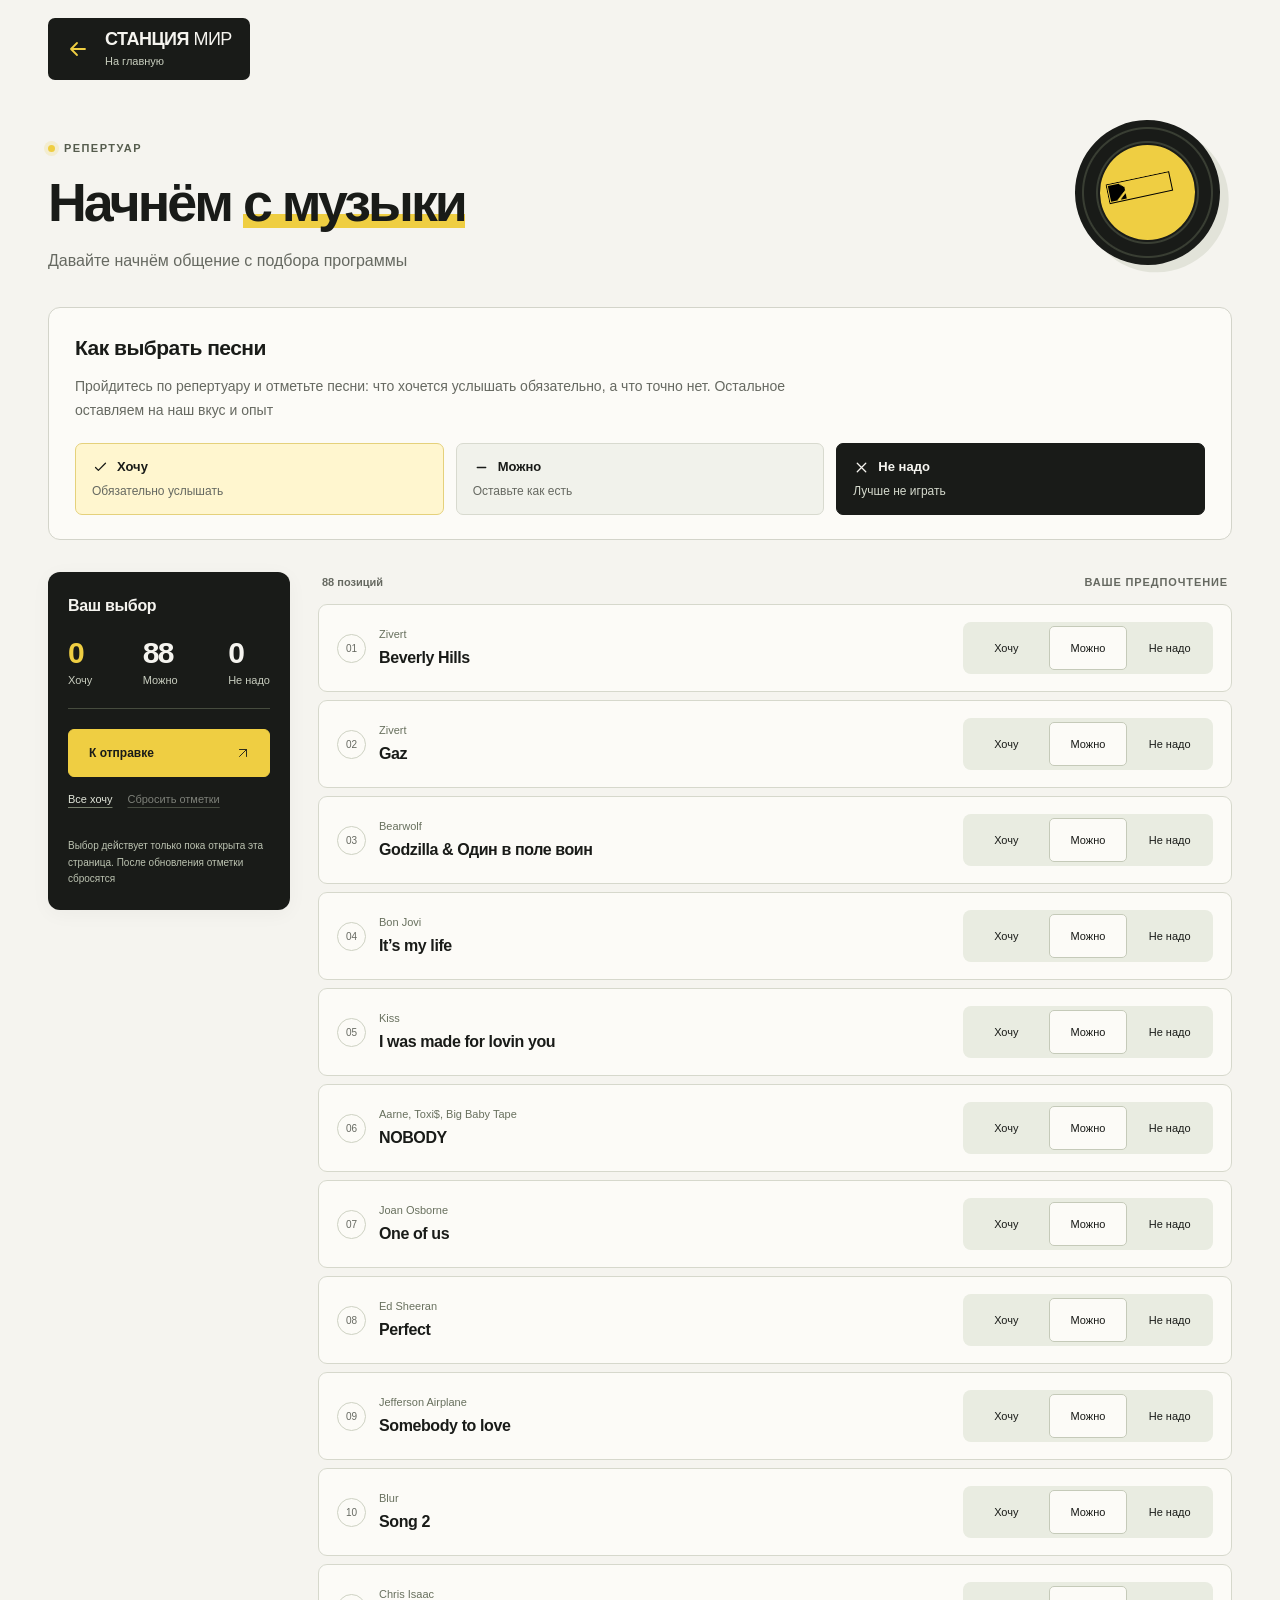
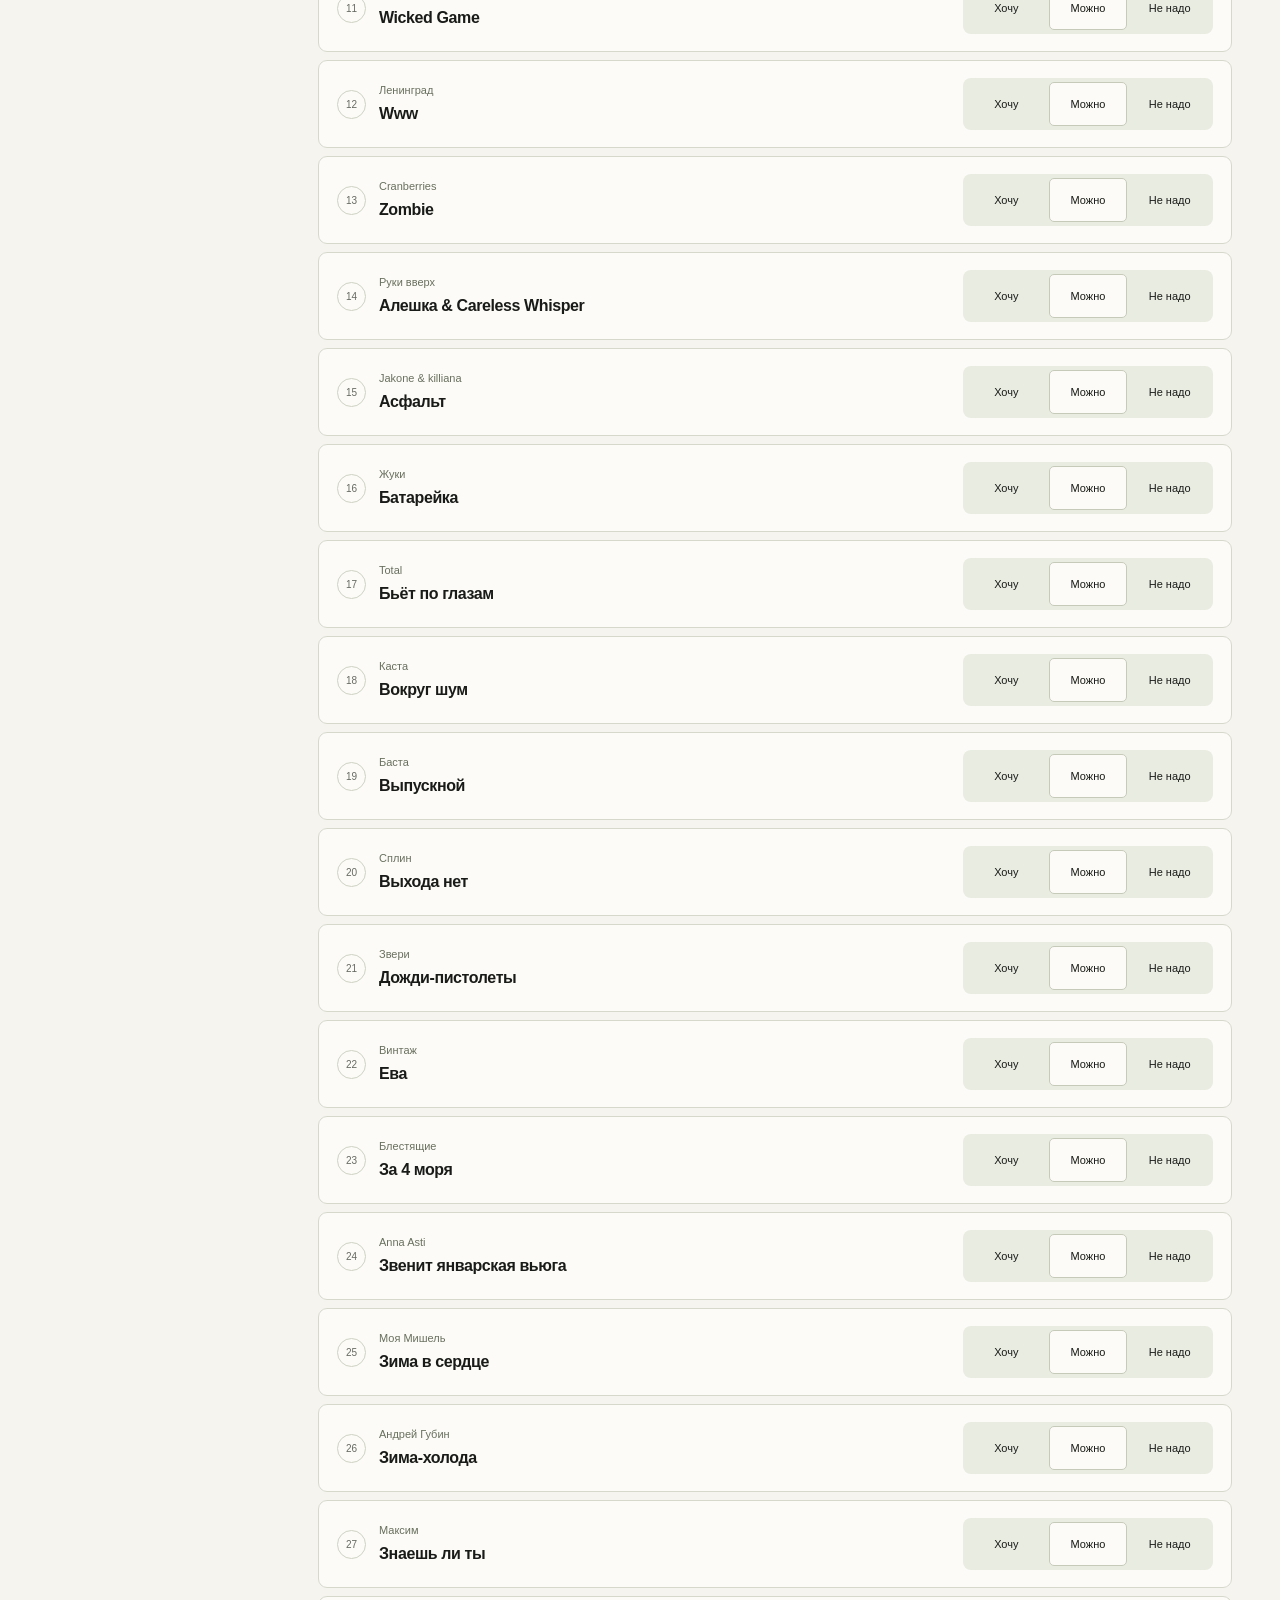
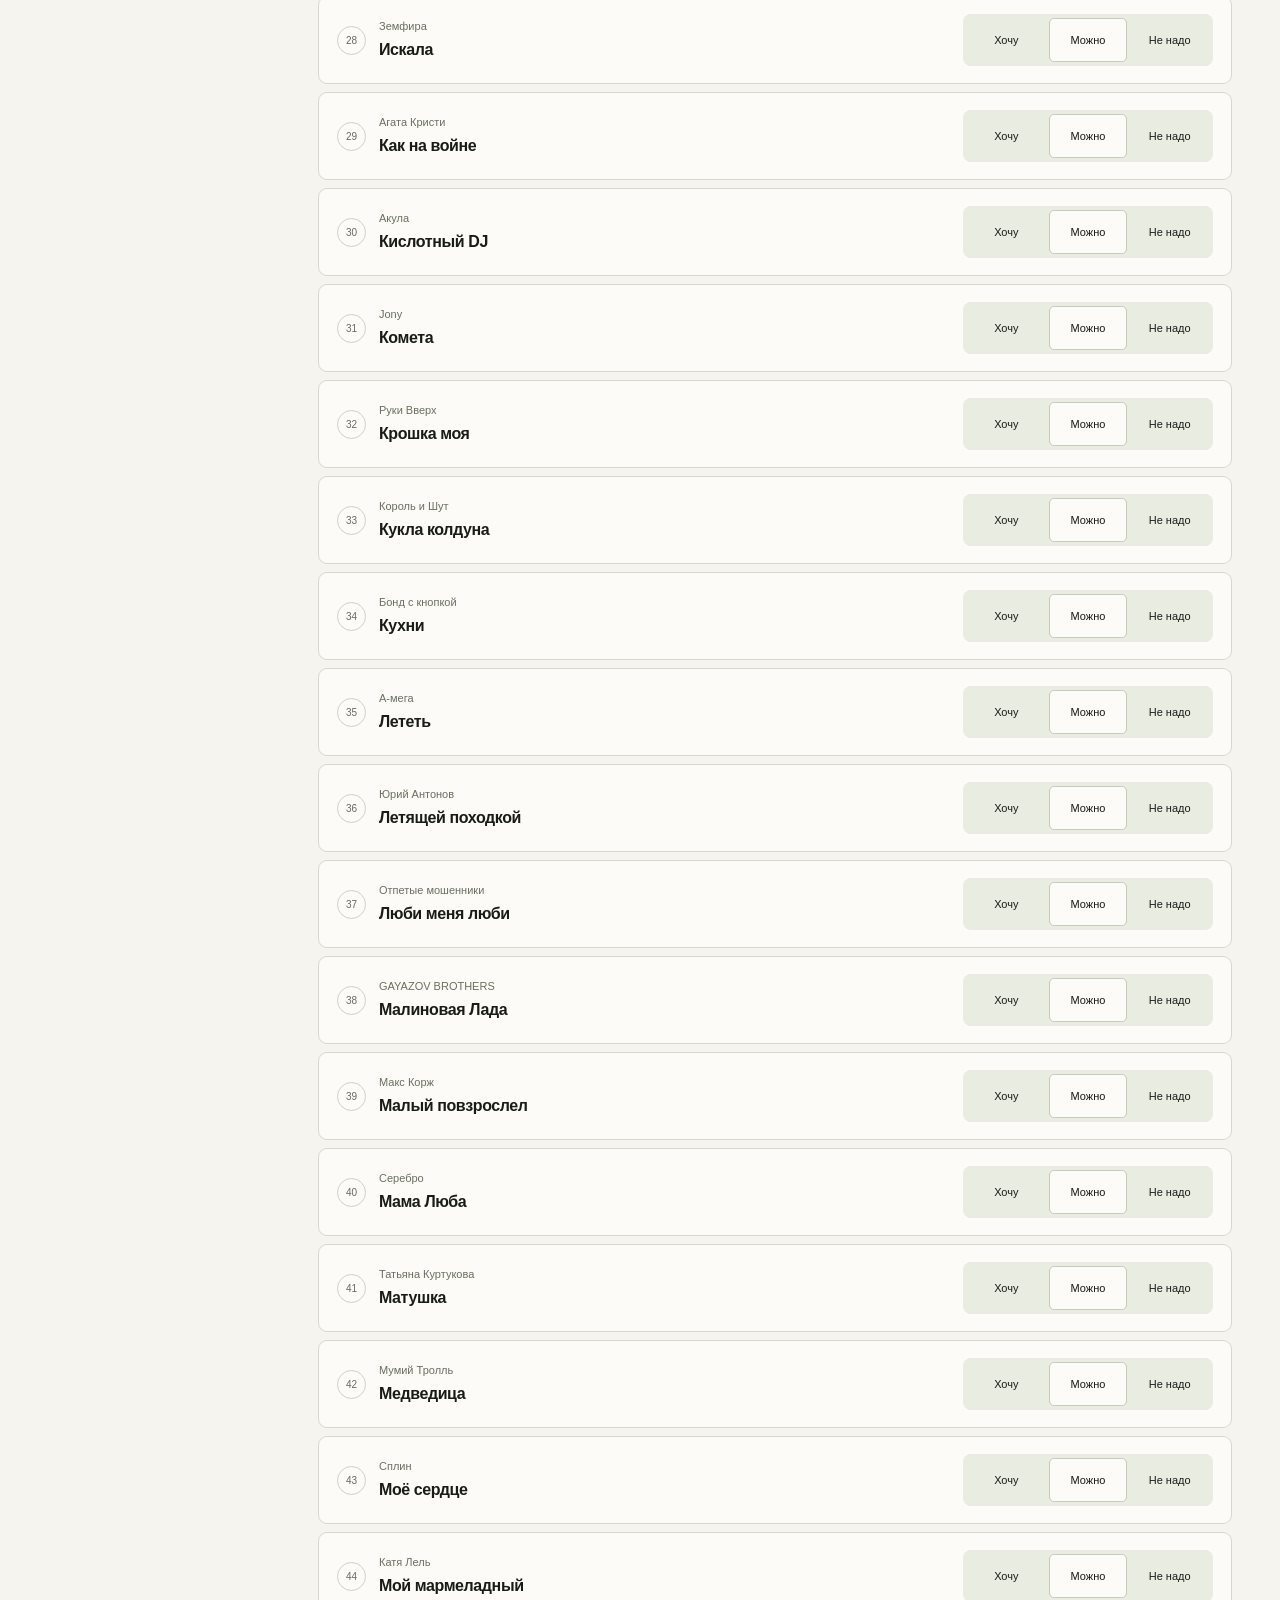
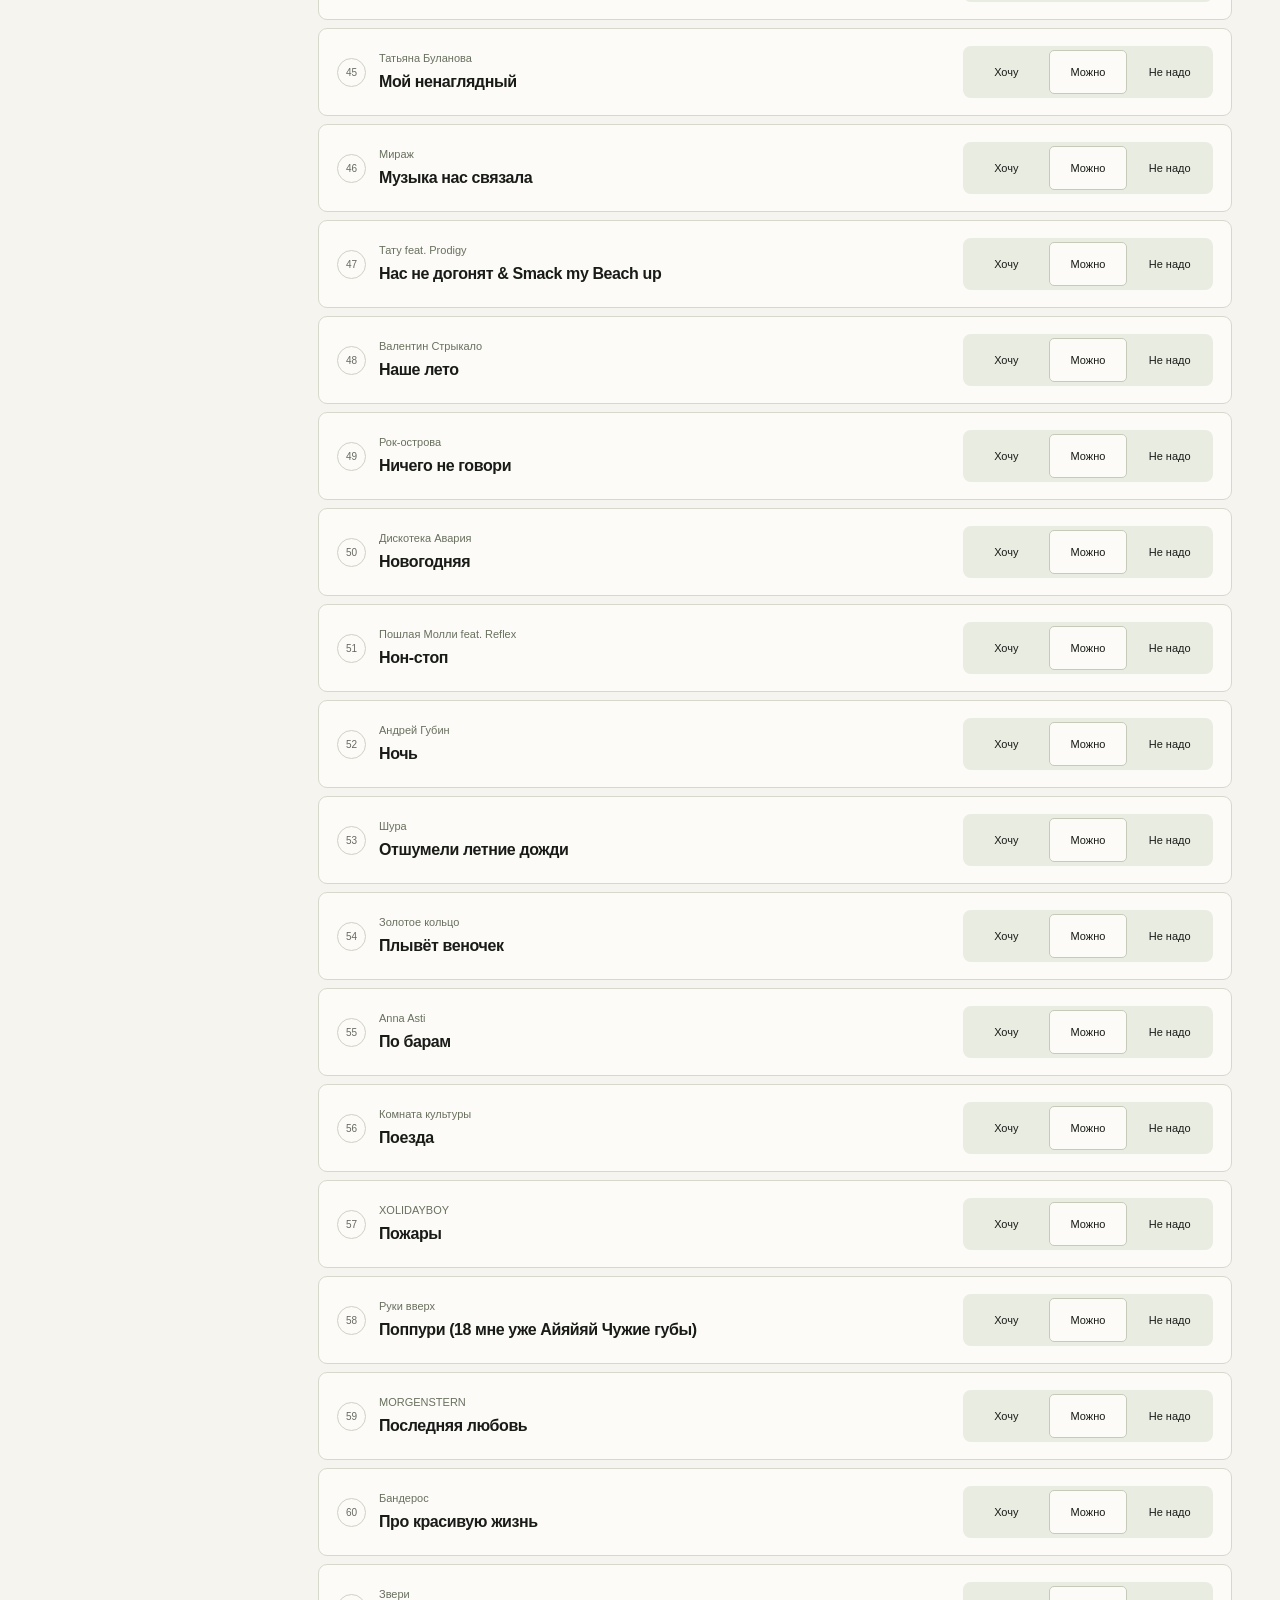
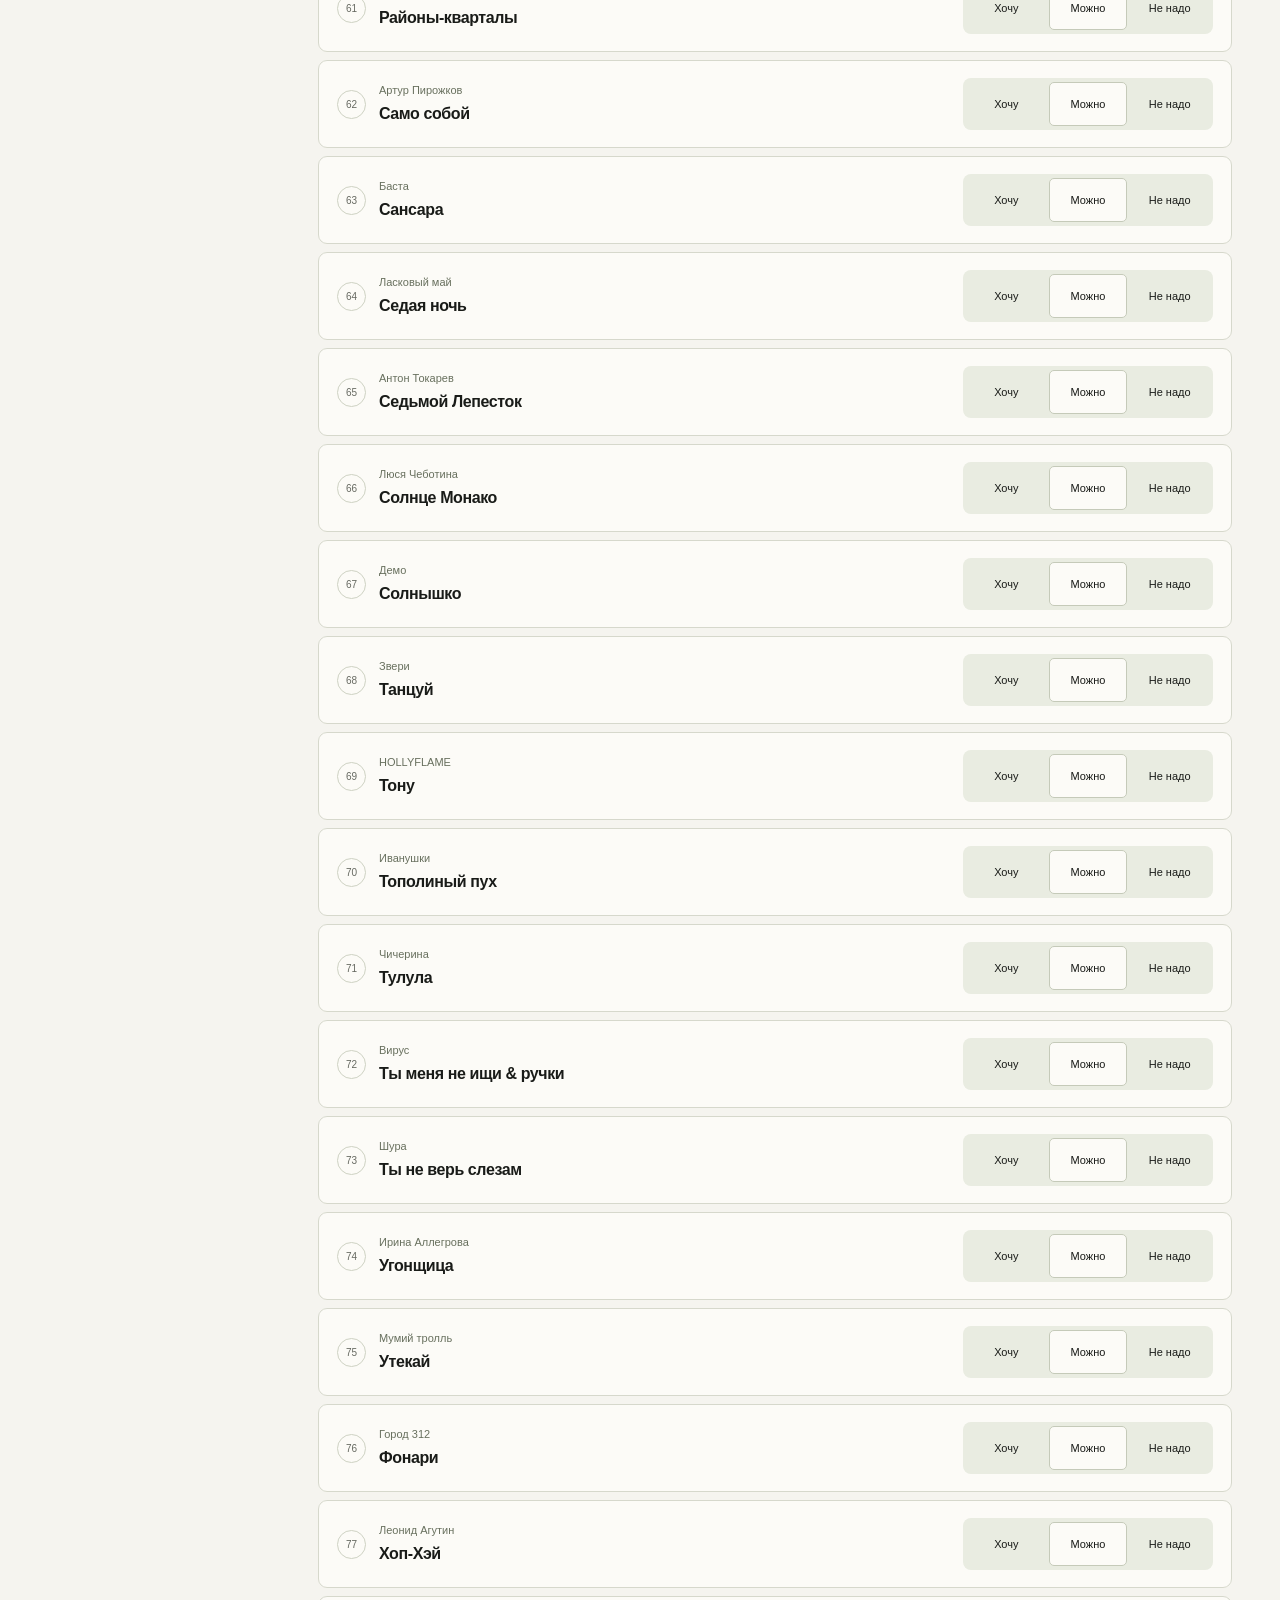
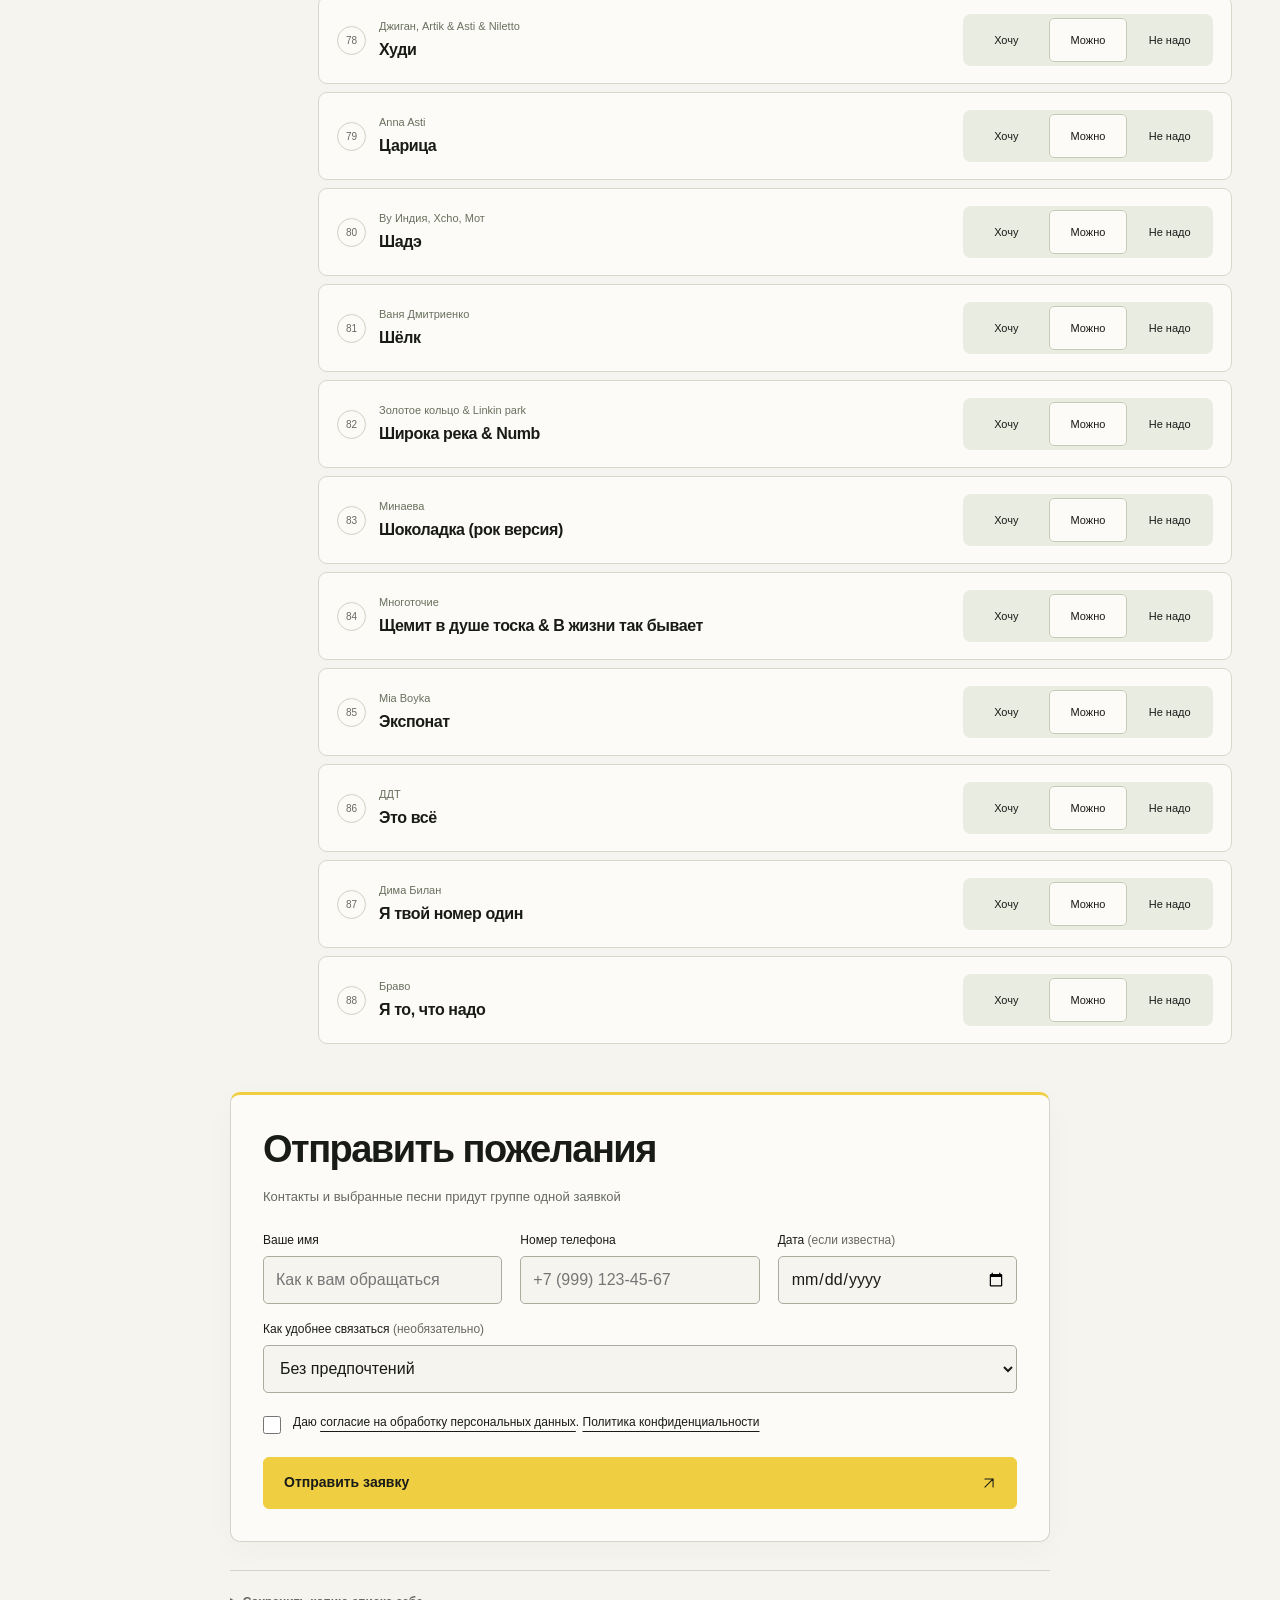
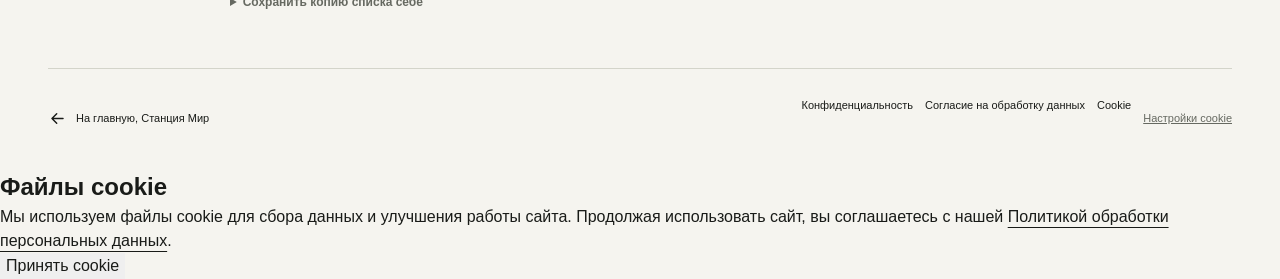
==== repertoire/index.html @ 91e4c365 "Publish current Station Mir static website at repository root" ====
<!doctype html>
<html lang="ru">
<head>
  <meta charset="utf-8">
  <meta name="viewport" content="width=device-width, initial-scale=1">
  <meta name="theme-color" content="#f5f4ef">
  <meta name="robots" content="noindex, nofollow">
  <meta name="description" content="Репертуар кавер-группы «Станция Мир». Выберите песни и отправьте пожелания вместе с контактами группе.">
  <title>Выбор песен | Станция Мир</title>
  <link rel="stylesheet" href="./repertoire.css?v=20260929-copy-form-20260929-yellow-records">
  <link rel="stylesheet" href="/demo-version/shared/privacy.css">
  <script type="module" src="./boot.mjs?v=20260929-copy-form"></script>
</head>
<body>
  <a class="skip-link" href="#main">К выбору песен</a>
  <header class="page-header wrap">
    <a class="wordmark home-return" href="/demo-version/" aria-label="На главную, Станция Мир"><svg class="ui-icon return-arrow" width="24" height="24" viewBox="0 0 24 24" aria-hidden="true" focusable="false"><path d="M19 12H5m6-6-6 6 6 6" fill="none" stroke="currentColor" stroke-width="1.8" stroke-linecap="round" stroke-linejoin="round"/demo-version/></svg><span class="home-return-copy"><span class="home-return-title">СТАНЦИЯ <b>МИР</b></span><span class="home-return-label">На главную</span></span></a>
  </header>

  <main id="main" class="wrap">
    <section class="intro" aria-labelledby="page-title"><p class="eyebrow">РЕПЕРТУАР</p><h1 id="page-title">Начнём <span class="heading-accent">с музыки</span></h1><p class="repertoire-intro">Давайте начнём общение с подбора программы</p><div class="repertoire-disc" aria-hidden="true"><span><img src="/demo-version/assets/logo-full-white.webp" width="680" height="280" alt="" decoding="async"></span></div></section>
<form id="request-form" data-repertoire="true" method="post" action="/demo-version/api/requests"><fieldset id="request-fields" disabled><legend class="sr-only">Контакты и пожелания к программе</legend>
<div class="selection-guide"><h2>Как выбрать песни</h2><p>Пройдитесь по репертуару и отметьте песни: что хочется услышать обязательно, а что точно нет. Остальное оставляем на наш вкус и опыт</p><div class="guide-options"><p><strong><svg class="guide-icon" width="20" height="20" viewBox="0 0 24 24" fill="none" stroke="currentColor" stroke-width="1.8" stroke-linecap="round" stroke-linejoin="round" aria-hidden="true"><path d="M5 12l4 4L19 6"/demo-version/></svg>Хочу</strong>Обязательно услышать</p><p><strong><svg class="guide-icon" width="20" height="20" viewBox="0 0 24 24" fill="none" stroke="currentColor" stroke-width="1.8" stroke-linecap="round" stroke-linejoin="round" aria-hidden="true"><path d="M6 12h12"/demo-version/></svg>Можно</strong>Оставьте как есть</p><p><strong><svg class="guide-icon" width="20" height="20" viewBox="0 0 24 24" fill="none" stroke="currentColor" stroke-width="1.8" stroke-linecap="round" stroke-linejoin="round" aria-hidden="true"><path d="m6 6 12 12M6 18 18 6"/demo-version/></svg>Не надо</strong>Лучше не играть</p></div></div>
    <noscript><div class="notice">Для выбора песен нужен JavaScript. Вы можете <a href="/demo-version/#contact">оставить заявку на главной странице</a></div></noscript>
    <div id="load-error" class="notice" hidden>Не удалось открыть список песен. Обновите страницу или <a href="/demo-version/#contact">перейдите к заявке</a></div>

    <section class="selection-layout" aria-labelledby="selection-title">
      <aside class="selection-summary">
        <h2 id="selection-title">Ваш выбор</h2>
        <dl class="counters" aria-label="Отметки по всему репертуару">
          <div><dt>Хочу</dt><dd id="count-want">0</dd></div>
          <div><dt>Можно</dt><dd id="count-maybe">88</dd></div>
          <div><dt>Не надо</dt><dd id="count-skip">0</dd></div>
        </dl>

        <a class="button button-yellow" href="#send-selection">К отправке <svg class="ui-icon" width="24" height="24" viewBox="0 0 24 24" aria-hidden="true" focusable="false"><path d="M5 19 19 5M5 5h14v14" fill="none" stroke="currentColor" stroke-width="1.8" stroke-linecap="round" stroke-linejoin="round"/demo-version/></svg></a>
        <div class="selection-actions"><button class="text-button" id="want-all-open" type="button" disabled>Все хочу</button>
        <button class="text-button" id="reset-open" type="button" disabled>Сбросить отметки</button></div>
        <p class="storage-note" id="storage-status">Выбор действует только на открытой странице. После обновления отметки сбросятся</p>
      </aside>

      <div class="catalog">
        <div class="list-heading"><p id="results-count" role="status">Загружаем репертуар…</p><span class="desktop-label">ВАШЕ ПРЕДПОЧТЕНИЕ</span></div>
        <ol id="song-list" class="song-list" aria-label="Песни и музыкальные предпочтения"></ol>

      </div>
    </section>

    <section id="send-selection" class="send-selection" aria-labelledby="send-title"><div><h2 id="send-title">Отправить пожелания</h2><p>Контакты и выбранные песни придут группе одной заявкой</p></div><div class="send-controls"><div class="repertoire-contact-fields"><div class="request-identity"><label>Ваше имя<input name="name" autocomplete="given-name" maxlength="100" placeholder="Как к вам обращаться" required></label><label>Номер телефона<input id="request-contact" name="contact" type="tel" autocomplete="tel" inputmode="tel" maxlength="18" placeholder="+7 (999) 123-45-67" required></label><label>Дата <span>(если известна)</span><input name="date" type="date"></label></div><label class="preferred-channel-label">Как удобнее связаться <span>(необязательно)</span><select id="preferred-channel" name="preferredChannel"><option value="">Без предпочтений</option><option value="phone">Позвонить</option><option value="whatsapp">WhatsApp</option><option value="telegram">Telegram</option><option value="max">MAX</option></select></label></div><label class="check-label consent-check"><input type="checkbox" name="personalData" required><span>Даю <a href="/demo-version/legal/consent.html" target="_blank" rel="noopener">согласие на обработку персональных данных</a>. <a href="/demo-version/legal/privacy.html" target="_blank" rel="noopener">Политика конфиденциальности</a></span></label><div class="form-trap" aria-hidden="true"><label>Ваш сайт<input name="website" autocomplete="off" tabindex="-1"></label></div><button id="request-submit" class="button button-yellow" type="submit">Отправить заявку <svg class="ui-icon" width="24" height="24" viewBox="0 0 24 24" aria-hidden="true" focusable="false"><path d="M5 19 19 5M5 5h14v14" fill="none" stroke="currentColor" stroke-width="1.8" stroke-linecap="round" stroke-linejoin="round"/demo-version/></svg></button></div></section>
</fieldset><p id="request-status" class="form-status" role="status" aria-live="polite">Проверяем доступность отправки…</p><div id="request-retry" hidden><button class="text-link" type="button" id="retry-request">Повторить отправку</button></div><p id="request-service-note" class="form-note"></p><noscript><p>Для отправки нужен JavaScript. <a href="https://t.me/station_coverband">Написать группе</a></p></noscript></form><details class="export-details"><summary>Сохранить копию списка себе</summary><div class="share-controls"><div class="export-buttons"><button class="button button-outline" id="download-list" type="button" disabled>Скачать TXT</button><button class="button button-outline" id="copy-list" type="button" disabled>Скопировать текст</button></div><p id="export-status" class="export-status" role="status" aria-live="polite"></p><details id="text-preview"><summary>Показать текст списка</summary><label class="sr-only" for="export-preview">Ваш список песен</label><textarea id="export-preview" rows="10" readonly spellcheck="false"></textarea></details></div></details>
  </main>

  <footer class="page-footer wrap"><a class="footer-home-return" href="/demo-version/"><svg class="ui-icon return-arrow" width="24" height="24" viewBox="0 0 24 24" aria-hidden="true" focusable="false"><path d="M19 12H5m6-6-6 6 6 6" fill="none" stroke="currentColor" stroke-width="1.8" stroke-linecap="round" stroke-linejoin="round"/demo-version/></svg>На главную, Станция Мир</a><nav aria-label="Документы и настройки"><a href="/demo-version/legal/privacy.html">Конфиденциальность</a><a href="/demo-version/legal/consent.html">Согласие на обработку данных</a><a href="/demo-version/legal/cookies.html">Cookie</a><button type="button" data-cookie-settings>Настройки cookie</button></nav></footer>

  <dialog id="reset-dialog" aria-labelledby="reset-title" aria-describedby="reset-description">
    <h2 id="reset-title">Сбросить все отметки?</h2><p id="reset-description">Все 88 позиций снова станут «Можно»</p>
    <form method="dialog" class="dialog-actions"><button class="button button-outline" value="cancel" autofocus>Оставить выбор</button><button class="button button-yellow" value="reset">Сбросить</button></form>
  </dialog>
  <dialog id="want-all-dialog" aria-labelledby="want-all-title" aria-describedby="want-all-description">
    <h2 id="want-all-title">Отметить всё как «Хочу»?</h2><p id="want-all-description">Все 88 позиций получат «Хочу». Потом любую отметку можно поменять</p>
    <form method="dialog" class="dialog-actions"><button class="button button-outline" value="cancel" autofocus>Оставить как есть</button><button class="button button-yellow" value="want-all">Да, все хочу</button></form>
  </dialog>
</body>
</html>
---- repertoire/repertoire.css ----
@charset "UTF-8";
@font-face{font-family:Manrope;src:url('/demo-version/assets/manrope-regular.ttf') format('truetype');font-weight:400;font-display:swap}@font-face{font-family:Manrope;src:url('/demo-version/assets/manrope-bold.ttf') format('truetype');font-weight:600 900;font-display:swap}
:root{color-scheme:light;--paper:#f5f4ef;--ink:#191b18;--muted:#666961;--line:#d3d4ca;--yellow:#efce42;--font:Manrope,Arial,Helvetica,system-ui,sans-serif}
*{box-sizing:border-box}html{scroll-behavior:smooth;scroll-padding-top:24px}body{margin:0;background:var(--paper);color:var(--ink);font-family:var(--font);font-size:16px;line-height:1.5}button,input,textarea{font:inherit;color:inherit}button,a,input,textarea,summary{-webkit-tap-highlight-color:transparent}button,a,summary{touch-action:manipulation}a{color:inherit;text-underline-offset:5px}button{cursor:pointer}button:disabled,input:disabled{cursor:wait;opacity:.5}button:disabled{pointer-events:none}a:focus-visible,button:focus-visible,summary:focus-visible,textarea:focus-visible,input:focus-visible{outline:2px solid var(--ink);outline-offset:4px}button{border:0}img,svg{max-width:100%}p,h1,h2,h3,dl,dd{margin:0}fieldset{padding:0;border:0;margin:0;min-width:0}[hidden]{display:none!important}.wrap{width:min(1320px,calc(100% - 96px));margin-inline:auto}.sr-only{position:absolute;width:1px;height:1px;padding:0;margin:-1px;overflow:hidden;clip:rect(0,0,0,0);white-space:nowrap;border:0}.skip-link{position:fixed;z-index:20;top:10px;left:10px;transform:translateY(-160%);padding:12px 20px;background:var(--yellow)}.skip-link:focus{transform:none}
.page-header{min-height:98px;display:flex;align-items:center;justify-content:space-between;gap:24px;border-bottom:1px solid var(--line)}.wordmark{font-weight:800;letter-spacing:-1.2px;font-size:22px;text-decoration:none;display:flex;align-items:center;gap:5px;white-space:nowrap}.wordmark>span:not(.brand-dot){font-weight:400}.brand-dot{width:10px;height:10px;background:var(--yellow);border-radius:50%;margin-left:4px;flex:none}.back-link{font-size:13px;text-decoration:none;display:flex;gap:18px;align-items:center;min-height:44px}.back-link span{font-size:20px}.back-link:hover{text-decoration:underline}.intro{padding:80px 0 70px}.eyebrow{font-size:11px;font-weight:700;letter-spacing:.13em;margin-bottom:24px}h1{font-size:clamp(48px,5.5vw,82px);font-weight:500;line-height:1.03;letter-spacing:-.055em}.intro-bottom{margin-top:35px;display:flex;justify-content:space-between;align-items:flex-end;gap:40px}.intro-bottom>p:first-child{font-size:18px;line-height:1.5;max-width:540px}.catalog-note{font-size:12px;color:var(--muted);flex:none;line-height:1.6}.catalog-note strong{color:var(--ink);font-weight:700}
.selection-layout{display:grid;grid-template-columns:252px minmax(0,1fr);gap:64px;border-top:1px solid var(--ink);padding-top:34px}.selection-summary{align-self:start;position:sticky;top:28px}.selection-summary h2{font-size:18px;font-weight:500;margin-bottom:25px}.counters{display:flex;justify-content:space-between;gap:12px;margin-bottom:24px}.counters>div{display:flex;flex-direction:column-reverse;gap:3px}.counters dt{font-size:12px;color:var(--muted)}.counters dd{font-size:36px;letter-spacing:-1.5px;line-height:1.1}.legend{font-size:13px;line-height:1.6;color:var(--muted);margin-bottom:23px}.button{display:inline-flex;justify-content:center;align-items:center;gap:18px;min-height:48px;padding:12px 20px;font-size:13px;font-weight:600;text-decoration:none;border-radius:3px;border:1px solid transparent;transition:background .15s ease,border-color .15s ease}.button-yellow{background:var(--yellow);border-color:var(--yellow)}.button-yellow:hover{background:#e1bf2e;border-color:#e1bf2e}.button-outline{border-color:#a7aaa0;background:transparent}.button-outline:hover{background:#e9e9e1}.selection-summary>.button{width:100%;justify-content:space-between}.text-button{padding:12px 0;min-height:44px;background:transparent;text-decoration:underline;text-underline-offset:4px;font-size:12px}.text-button:hover{color:#65675d}.storage-note{font-size:11px;line-height:1.6;color:var(--muted);margin-top:17px}.storage-note.is-unavailable{color:#7a4017}
.catalog{min-width:0}.song-choices label{position:relative;cursor:pointer}.song-choices input{position:absolute;opacity:0;inset:0;width:100%;height:100%;margin:0;cursor:pointer}.song-choices input:focus-visible+span{outline:2px solid var(--ink);outline-offset:3px}.list-heading{display:flex;justify-content:space-between;gap:16px;padding-bottom:14px;font-size:11px;color:var(--muted);border-bottom:1px solid var(--line)}.desktop-label{letter-spacing:.08em}.song-list{list-style:none;padding:0;margin:0}.song-row{display:grid;grid-template-columns:minmax(0,1fr) 250px;gap:24px;align-items:center;padding:24px 0;border-bottom:1px solid var(--line)}.song-info{min-width:0}.song-info h3{font-size:16px;font-weight:500;line-height:1.45;overflow-wrap:anywhere}.song-number{font-size:10px;font-weight:400;color:var(--muted);display:block;margin-bottom:5px;font-variant-numeric:tabular-nums}.song-choices{display:grid;grid-template-columns:repeat(3,minmax(0,1fr));gap:4px}.song-choices span{display:flex;align-items:center;justify-content:center;min-height:44px;padding:8px 7px;font-size:11px;border:1px solid transparent;border-radius:3px;white-space:nowrap;background:#ecece5;transition:background .12s ease}.song-choices label:hover span{border-color:#a7aaa0}.song-choices input:checked+span{border-color:var(--ink);background:var(--paper)}.song-choices input[value="want"]:checked+span{background:var(--yellow);border-color:var(--yellow)}.song-choices input[value="skip"]:checked+span{background:var(--ink);border-color:var(--ink);color:var(--paper)}
.share-section{display:grid;grid-template-columns:minmax(0,1fr) minmax(0,1fr);gap:80px;padding:90px 0 60px;margin-top:80px;border-top:1px solid var(--ink);scroll-margin-top:24px}.share-section h2{font-size:clamp(38px,3.8vw,56px);font-weight:500;letter-spacing:-.05em;line-height:1.08}.share-heading>p:last-child{max-width:360px;font-size:15px;line-height:1.6;margin-top:24px}.share-controls{min-width:0}.share-controls>label{display:block;font-size:14px;margin-bottom:12px}.share-controls>label span{font-size:12px;color:var(--muted)}textarea{resize:vertical;width:100%;min-height:128px;max-height:500px;padding:14px 16px;background:transparent;border:1px solid #a7aaa0;border-radius:3px;font-size:16px;line-height:1.5}textarea::placeholder{color:#73766d;font-size:14px}.field-note{font-size:11px;color:var(--muted);line-height:1.6;margin:8px 0 22px}.export-buttons{display:flex;gap:10px;flex-wrap:wrap}.export-buttons>.button{flex:1;white-space:nowrap}.export-buttons .button span{font-size:10px;font-weight:500}.export-status{font-size:13px;margin-top:12px;min-height:20px}.contact-link{margin-top:26px;display:inline-flex;align-items:center;gap:18px;font-size:14px;min-height:44px;text-decoration-thickness:1px}.contact-link span{font-size:22px}details{margin-top:8px}summary{font-size:12px;min-height:40px;cursor:pointer;padding-block:10px}details textarea{margin-top:8px;font-size:12px;min-height:220px}.privacy-note{padding:22px 0 60px;color:var(--muted);font-size:11px;line-height:1.7;max-width:650px}.page-footer{border-top:1px solid var(--line);display:flex;justify-content:space-between;gap:24px;padding-block:28px;font-size:11px;color:var(--muted)}.page-footer a{text-decoration:none;color:var(--ink)}.notice{padding:20px;background:#eee5bd;margin-bottom:30px;font-size:14px}dialog{background:var(--paper);color:var(--ink);border:1px solid var(--line);border-radius:4px;padding:32px;width:min(480px,calc(100% - 32px));max-height:calc(100dvh - 48px)}dialog::backdrop{background:rgba(25,27,24,.5)}dialog h2{font-size:28px;letter-spacing:-.03em;font-weight:500}dialog p{margin-top:16px;font-size:14px;line-height:1.6}.dialog-actions{display:flex;flex-wrap:wrap;gap:10px;margin-top:26px}.dialog-actions .button{flex:1}
@media(min-width:1500px){.intro{padding-top:100px}}
@media(max-width:1100px){.wrap{width:calc(100% - 64px)}.selection-layout{grid-template-columns:215px minmax(0,1fr);gap:40px}.song-row{grid-template-columns:minmax(0,1fr) 218px;gap:18px}.song-choices span{padding-inline:4px}.share-section{gap:48px}.export-buttons{flex-direction:column}}
@media(max-width:820px){.wrap{width:calc(100% - 40px)}.page-header{min-height:80px}.intro{padding:54px 0 42px}.intro-bottom{align-items:flex-start;flex-direction:column;gap:20px}.intro-bottom>p:first-child{font-size:17px;max-width:540px}.catalog-note br{display:none}.catalog-note strong{margin-right:2px}.selection-layout{grid-template-columns:1fr;gap:34px;padding-top:25px}.selection-summary{position:static;display:grid;grid-template-columns:minmax(0,1fr) 220px;column-gap:36px;row-gap:0}.selection-summary h2{grid-column:1;margin-bottom:18px}.counters{grid-column:1;max-width:340px}.legend{grid-column:1;margin-bottom:0}.selection-summary>.button{grid-column:2;grid-row:1/3;align-self:start}.text-button{grid-column:2;grid-row:3;justify-self:start;align-self:start;padding-top:0}.storage-note{grid-column:1/-1;margin-top:18px;max-width:450px}.song-row{grid-template-columns:minmax(0,1fr) 250px}.share-section{grid-template-columns:1fr;gap:32px;margin-top:60px;padding:54px 0 32px}.share-heading>p:last-child{max-width:500px}.export-buttons{flex-direction:row}.privacy-note{padding-bottom:40px}.share-section h2 br{display:none}.share-section h2{max-width:520px}}
@media(max-width:540px){.page-header{gap:16px}.wordmark{font-size:18px;letter-spacing:-.7px;gap:4px}.brand-dot{width:8px;height:8px;margin-left:2px}.back-link{font-size:11px;gap:7px}.back-link span{font-size:17px}.intro{padding-top:40px}.eyebrow{font-size:10px;margin-bottom:20px}h1{font-size:clamp(39px,10.5vw,56px)}.intro-bottom{margin-top:26px}.intro-bottom>p:first-child{font-size:15px}.catalog-note{font-size:11px}.selection-summary{grid-template-columns:1fr;gap:0}.selection-summary h2{font-size:16px}.counters{max-width:none;margin-bottom:20px;grid-column:1}.counters dd{font-size:34px}.legend{font-size:12px;margin-bottom:18px}.selection-summary>.button{grid-column:1;grid-row:auto;width:100%;min-height:46px}.text-button{grid-column:1;grid-row:auto;justify-self:center;padding:12px 0}.storage-note{margin-top:4px;text-align:center;justify-self:center;max-width:260px}.desktop-label{display:none}.song-row{grid-template-columns:1fr;gap:16px;padding:21px 0}.song-info h3{font-size:16px;line-height:1.45}.song-number{margin-bottom:7px}.song-choices{gap:6px}.song-choices span{font-size:12px;min-height:44px}.list-heading{font-size:11px}.share-section{margin-top:45px;padding-top:40px;gap:26px}.share-section h2{font-size:40px;max-width:310px}.share-heading>p:last-child{font-size:14px;margin-top:20px}.export-buttons{flex-direction:column}.export-buttons>.button{justify-content:space-between}.export-buttons>.button:nth-child(2){justify-content:center}.page-footer{flex-direction:column;gap:7px;padding-block:22px}.contact-link{font-size:13px;margin-top:18px}.dialog-actions{flex-direction:column}dialog{padding:26px 20px}dialog h2{font-size:25px}}
@media(prefers-reduced-motion:reduce){html{scroll-behavior:auto}*,*::before,*::after{transition:none!important}}

.selection-actions{display:flex;gap:20px;flex-wrap:wrap;align-items:center}.selection-actions .text-button{justify-self:auto}.share-controls>h3{font-size:20px;font-weight:600;letter-spacing:-.03em}.share-controls>.field-note{font-size:13px;max-width:440px;margin-top:12px;margin-bottom:24px}.form-return{margin-top:26px}.page-footer nav{display:flex;flex-wrap:wrap;gap:12px 22px;justify-content:flex-end}.page-footer nav a:hover{text-decoration:underline}.page-footer button{padding:0;background:transparent;font:inherit;color:inherit;text-align:left}.page-footer button:hover{text-decoration:underline}.selection-summary .button{transition:background .18s,transform .18s}.selection-summary .button:hover{transform:translateY(-2px)}.song-choices span{transition:background .2s,border-color .2s,transform .2s}.song-choices input[value=want]:checked+span{animation:song-pop .25s ease-out}.brand-dot{box-shadow:0 0 0 5px #efce4222}.intro{animation:repertoire-enter .6s ease-out both}.selection-layout{animation:repertoire-enter .7s .08s ease-out both}@keyframes song-pop{50%{transform:scale(1.035)}}@keyframes repertoire-enter{from{opacity:0;transform:translateY(15px)}to{opacity:1;transform:none}}@media(max-width:820px){.selection-actions{grid-column:2;grid-row:3;gap:12px}.selection-actions .text-button{grid-column:auto;grid-row:auto}.page-footer nav{justify-content:flex-start}}@media(max-width:540px){.selection-actions{grid-column:1;grid-row:auto;justify-content:center}.selection-actions .text-button{padding-block:12px}.page-footer nav{gap:8px 16px}.page-footer nav a,.page-footer nav button{min-height:30px;display:inline-flex;align-items:center}.form-return{width:100%}}@media(prefers-reduced-motion:reduce){.intro,.selection-layout,.song-choices input[value=want]:checked+span{animation:none}.selection-summary .button:hover{transform:none}}


/* Standalone enquiry: compact contacts, one list, one send action. */
.ui-icon{display:inline-block;width:1em;height:1em;flex:none;vertical-align:-.125em}
.intro{padding:40px 0 24px}.intro .eyebrow{margin-bottom:14px}h1{font-size:clamp(35px,4.2vw,60px)}.repertoire-intro{margin-top:16px;font-size:16px;color:var(--muted)}
.repertoire-contact-fields{padding:24px;background:#ebece3;border-radius:10px;margin-bottom:32px}.request-identity{display:grid;grid-template-columns:repeat(3,minmax(0,1fr));gap:18px}.repertoire-contact-fields label{font-size:12px;display:block;min-width:0}.repertoire-contact-fields label>span{color:var(--muted)}
.repertoire-contact-fields input,.repertoire-contact-fields select{font:inherit;font-size:16px;display:block;width:100%;min-width:0;max-width:100%;height:48px;padding:11px 12px;margin-top:7px;background:var(--paper);border:1px solid #a8ad9e;border-radius:5px;color:var(--ink);color-scheme:light}
.repertoire-contact-fields :is(input,select):focus-visible{outline:0;border-color:var(--ink);box-shadow:inset 0 0 0 1px var(--ink)}.repertoire-contact-fields input[type=date]{appearance:none;-webkit-appearance:none;box-sizing:border-box;width:100%;min-width:0;max-width:100%;min-inline-size:0;max-inline-size:100%;height:48px;min-height:48px;max-height:48px;line-height:24px;text-align:left;overflow:hidden;resize:none}
.repertoire-contact-fields input[type=date]::-webkit-date-and-time-value{display:block;width:100%;min-width:0;min-height:24px;padding:0;text-align:left}
.repertoire-contact-fields input[type=date]::-webkit-datetime-edit{min-width:0;padding:0}
.repertoire-contact-fields input[type=date]::-webkit-datetime-edit-fields-wrapper{padding:0}
.repertoire-contact-fields input[type=date]::-webkit-calendar-picker-indicator{flex:0 0 auto;margin:0 0 0 8px;padding:0;cursor:pointer}.preferred-channel-label{margin-top:16px;max-width:300px}
.selection-guide{margin-bottom:28px;max-width:850px}.selection-guide h2{font-size:21px;margin-bottom:12px}.selection-guide>p{font-size:14px;line-height:1.7;color:var(--muted)}.guide-options{display:flex;gap:30px;margin-top:20px}.guide-options p{font-size:12px;color:var(--muted)}.guide-options strong{display:block;color:var(--ink);font-size:14px;margin-bottom:4px}
.selection-layout{gap:36px;grid-template-columns:230px minmax(0,1fr)}.selection-summary h2{margin-bottom:18px}.song-choices input:focus-visible+span{outline-offset:-3px}.song-choices input:disabled+span{opacity:.65;cursor:default}
.send-selection{padding:32px;margin:40px auto 0;max-width:820px;border:1px solid var(--line);border-radius:10px;background:#ebece3;scroll-margin-top:25px}.send-selection .repertoire-contact-fields{padding:0;margin:24px 0 20px;background:transparent}.send-selection .preferred-channel-label{max-width:none}.send-selection .send-controls{min-width:0}.send-selection h2{font-size:clamp(26px,3vw,38px);font-weight:600;letter-spacing:-.04em;line-height:1.2}.send-selection p{font-size:13px;color:var(--muted);margin-top:14px;max-width:370px}.consent-check{display:flex;align-items:flex-start;gap:12px;font-size:12px;line-height:1.65;margin-bottom:20px}.consent-check input{width:18px;height:18px;flex:0 0 18px;margin:3px 0;accent-color:var(--ink)}.consent-check input:focus-visible{outline-offset:2px}.send-controls>.button{width:100%}.form-status,.form-note{font-size:13px;line-height:1.6;margin-top:14px}.form-status:empty,.form-note:empty{display:none}.form-status[data-kind=error]{color:#a12519}.form-status[data-kind=success]{color:#306026}.text-link{font:inherit;font-size:13px;background:none;text-decoration:underline;min-height:44px}.form-trap{position:absolute;width:1px;height:1px;overflow:hidden;clip:rect(0,0,0,0);white-space:nowrap}.export-details{margin:28px 0 45px;border-top:1px solid var(--line);padding-top:12px}.export-details>summary{font-size:12px;color:var(--muted)}.export-buttons{margin-top:15px;max-width:560px}.page-footer{flex-wrap:wrap}.page-footer nav{display:flex;flex-wrap:wrap;gap:12px}.page-footer button{font:inherit;background:none;text-decoration:underline;padding:0}
@media(max-width:820px){.selection-layout{grid-template-columns:1fr;gap:24px}.selection-summary{display:grid;grid-template-columns:1fr 200px;gap:0 24px}.selection-summary h2{grid-column:1}.selection-summary>.button{grid-column:2;grid-row:1/3}.selection-actions{grid-column:2;grid-row:3}.selection-summary .storage-note{grid-column:1/-1}.send-selection{gap:25px}.request-identity{gap:12px;grid-template-columns:repeat(2,minmax(0,1fr))}.request-identity>label:first-child{grid-column:1/-1}}
@media(max-width:540px){.intro{padding:26px 0 20px}.repertoire-intro{font-size:14px}.repertoire-contact-fields{padding:18px;margin-bottom:26px}.request-identity{grid-template-columns:minmax(0,1fr);gap:14px}.preferred-channel-label{max-width:none;margin-top:14px}.guide-options{gap:18px;justify-content:space-between}.guide-options p{font-size:11px}.selection-summary{grid-template-columns:1fr}.selection-summary>.button{grid-column:1;grid-row:auto}.selection-actions{grid-column:1;grid-row:auto;display:flex;gap:24px}.selection-actions button{padding-top:10px}.counters{margin-bottom:16px}.selection-summary .storage-note{margin-top:6px}.send-selection{padding:22px 18px}.send-selection .request-identity{grid-template-columns:minmax(0,1fr)}.song-row{padding-block:18px}}

/* Visual pass: the band's warm paper, dark panels and yellow accents. */
::selection{background:var(--yellow);color:var(--ink)}
.page-header{border-bottom:0}.wordmark{background:var(--ink);color:var(--paper);padding:12px 16px;border-radius:7px;font-size:19px;letter-spacing:-.7px}.back-link{border:1px solid var(--line);border-radius:6px;padding:8px 14px;gap:12px}.back-link:hover{background:#eaece3;text-decoration:none}
.intro{position:relative;padding:42px 190px 34px 0}.intro .eyebrow{display:flex;gap:9px;align-items:center;color:#555c4d}.intro .eyebrow::before{content:"";width:7px;height:7px;border-radius:50%;background:var(--yellow);box-shadow:0 0 0 4px #efce422e}.intro h1{font-weight:700;line-height:1.16;letter-spacing:-.055em}.heading-accent{background:linear-gradient(transparent 70%,var(--yellow) 70%,var(--yellow) 93%,transparent 93%);box-decoration-break:clone;-webkit-box-decoration-break:clone}
.repertoire-disc{position:absolute;right:12px;top:22px;width:145px;aspect-ratio:1;border-radius:50%;background:repeating-radial-gradient(circle at center,#191b18 0 7px,#393e33 8px 9px,#191b18 10px 14px);display:grid;place-items:center;transform:rotate(-12deg);box-shadow:7px 9px 0 #e2e3d9}.repertoire-disc span{display:grid;place-items:center;background:var(--yellow);width:66%;height:66%;border-radius:50%;overflow:hidden}.repertoire-disc img{display:block;width:82%;height:auto;max-width:none;object-fit:contain;filter:brightness(0);transform:none}
.selection-guide{max-width:none;padding:24px 26px;background:#fcfbf7;border:1px solid var(--line);border-radius:12px;margin-bottom:32px}.selection-guide h2{font-size:21px;font-weight:700;letter-spacing:-.025em}.selection-guide>p{max-width:740px}.guide-options{display:grid;grid-template-columns:repeat(3,minmax(0,1fr));gap:12px;margin-top:20px}.guide-options p{padding:13px 16px;border:1px solid #d8dacf;border-radius:7px;line-height:1.6;background:#f1f2eb}.guide-options p:first-child{background:#fff6cf;border-color:#e5d17b}.guide-options p:last-child{background:var(--ink);border-color:var(--ink);color:#d4d9cc}.guide-options strong{display:flex;align-items:center;gap:8px;margin-bottom:4px;font-size:13px}.guide-options p:last-child strong{color:var(--paper)}.guide-icon{width:17px;height:17px;flex:none}
.selection-layout{border-top:0;padding-top:0;gap:28px;grid-template-columns:242px minmax(0,1fr)}.selection-summary{background:var(--ink);color:var(--paper);padding:22px 20px;border-radius:12px;box-shadow:0 4px 20px #191b180a}.selection-summary h2{font-weight:600;font-size:16px;letter-spacing:-.02em}.counters{gap:8px;border-bottom:1px solid #464c3e;padding-bottom:20px;margin-bottom:20px}.counters dt{color:#c8cdbf;font-size:11px}.counters dd{font-size:30px;font-weight:600;letter-spacing:-.06em}.counters>div:first-child dd{color:var(--yellow)}.selection-summary .button{color:var(--ink);border-radius:6px;font-size:12px;gap:12px}.selection-summary .text-button{color:#e0e4d8;text-decoration-color:#777f6c;font-size:11px}.selection-summary .text-button:hover{color:var(--yellow)}.selection-summary .storage-note{color:#bcc3b1;font-size:10px;line-height:1.65;text-align:left}.selection-actions{gap:15px}
.list-heading{padding:2px 4px 14px;border-bottom:0;font-weight:600}.song-list{display:grid;gap:8px}.song-row{background:#fcfbf7;border:1px solid #d6d8cc;border-radius:9px;padding:17px 18px;gap:22px;grid-template-columns:minmax(0,1fr) 250px;transition:background .18s,border-color .18s}.song-row:hover{border-color:#afb69e}.song-row:has(input[value=want]:checked){border-color:#d8bd47;background:#fff9dc}.song-row:has(input[value=skip]:checked){background:#eceee6;border-color:#cbd0bf}.song-info{display:grid;grid-template-columns:30px minmax(0,1fr);gap:3px 12px;align-items:start}.song-number{grid-column:1;grid-row:1/3;align-self:center;display:grid;place-items:center;margin:0;width:29px;height:29px;border:1px solid #ced2c3;border-radius:50%;font-size:10px}.song-artist{grid-column:2;font-size:11px;color:#68705e;line-height:1.55;overflow-wrap:anywhere}.song-info h3{grid-column:2;font-size:16px;line-height:1.5;font-weight:700;letter-spacing:-.025em}.song-choices{padding:4px;background:#e9ece1;border-radius:8px;gap:3px}.song-choices span{background:transparent;border-radius:5px;font-size:11px;min-height:44px;padding:8px 5px}.song-choices input[value=maybe]:checked+span{background:#fcfbf7;border-color:#c5cab9}.song-choices input[value=want]:checked+span{background:var(--yellow);border-color:#d1b639}.song-choices input[value=skip]:checked+span{background:var(--ink);border-color:var(--ink)}.song-choices input:focus-visible+span{outline:2px solid var(--ink);outline-offset:-3px}.song-choices input[value=skip]:focus-visible+span{outline-color:var(--yellow)}
.send-selection{border-top:3px solid var(--yellow);background:#fcfbf7;box-shadow:0 8px 32px #191b1807;margin-top:48px}.send-selection h2{font-weight:700}.send-selection .repertoire-contact-fields input,.send-selection .repertoire-contact-fields select{background:var(--paper)}.send-controls>.button{border-radius:6px;font-size:14px;min-height:52px;justify-content:space-between}.form-status,.form-note,#request-retry{max-width:820px;margin-inline:auto}.export-details{max-width:820px;margin-inline:auto}.export-details>summary{font-weight:600}
@media(max-width:1100px){.song-row{grid-template-columns:minmax(0,1fr) 222px;gap:16px;padding:16px}.selection-layout{grid-template-columns:222px minmax(0,1fr);gap:20px}.selection-summary{padding:20px 17px}.song-info{grid-template-columns:25px minmax(0,1fr);gap:3px 9px}.song-number{width:25px;height:25px}}
@media(max-width:820px){.intro{padding-right:140px}.repertoire-disc{width:110px;right:8px;top:30px}.repertoire-disc span{width:66%;height:66%}.selection-layout{grid-template-columns:1fr;gap:24px}.selection-summary{display:grid;grid-template-columns:minmax(0,1fr) 210px;gap:0 28px;padding:22px}.selection-summary h2{grid-column:1}.selection-summary .counters{grid-column:1;margin-bottom:0;max-width:350px;border:0;padding-bottom:0}.selection-summary>.button{grid-column:2;grid-row:1/3}.selection-actions{grid-column:2;grid-row:3}.selection-summary .storage-note{grid-column:1/-1;margin-top:12px;max-width:none;justify-self:start}.song-row{grid-template-columns:minmax(0,1fr) 250px}.guide-options{gap:8px}.guide-options p{padding:12px}}
@media(max-width:540px){.page-header{min-height:80px;gap:10px}.wordmark{font-size:15px;padding:11px 12px}.back-link{font-size:11px;padding:8px 10px;gap:8px}.intro{padding:25px 0 26px}.intro h1{font-size:clamp(34px,9.2vw,46px)}.repertoire-disc{display:none}.selection-guide{padding:20px 17px;margin-bottom:22px}.selection-guide h2{font-size:19px}.selection-guide>p{font-size:13px}.guide-options{gap:7px}.guide-options p{padding:10px 8px;font-size:10px}.guide-options strong{font-size:11px;gap:4px}.guide-icon{width:13px;height:13px}.selection-summary{display:block;padding:20px}.selection-summary .counters{max-width:none;padding-bottom:16px;margin-bottom:16px;border-bottom:1px solid #464c3e}.counters dd{font-size:29px}.selection-summary>.button{min-height:46px;justify-content:space-between}.selection-actions{justify-content:space-between;gap:10px}.selection-summary .storage-note{margin-top:0}.song-row{grid-template-columns:1fr;padding:16px 13px;gap:14px}.song-info{grid-template-columns:28px minmax(0,1fr);gap:2px 11px}.song-number{width:28px;height:28px}.song-info h3{font-size:16px}.song-artist{font-size:11px}.song-choices{gap:4px}.song-choices span{font-size:12px}.send-selection{padding:23px 18px;margin-top:32px}.send-selection h2{font-size:28px}.export-details{margin-bottom:32px}}
@media(prefers-reduced-motion:reduce){.song-row{transition:none}}


/* 2026-09-29: one explicit home action, including on narrow screens. */
.wordmark.home-return{gap:15px;min-height:58px;padding:12px 18px;border-radius:7px;white-space:normal;text-decoration:none;transition:background .18s ease}
.home-return .return-arrow{width:24px;height:24px;flex:none;color:var(--yellow)}
.home-return-copy{display:flex;flex-direction:column;align-items:flex-start;gap:5px}
.home-return-title{font-size:18px;font-weight:800;line-height:1.1;letter-spacing:-.5px}
.home-return-title b{font-weight:400}
.home-return .home-return-label{font-size:11px;font-weight:500;line-height:1.2;letter-spacing:0;color:#c8cebe}
.home-return:hover{background:#30352a}
.home-return:focus-visible{outline:2px solid var(--ink);outline-offset:4px}
.page-footer .footer-home-return{display:inline-flex;align-items:center;gap:9px;min-height:44px}
.footer-home-return .return-arrow{width:19px;height:19px;flex:none}
@media(max-width:540px){.wordmark.home-return{gap:12px;padding:11px 14px;min-height:56px}.home-return-title{font-size:16px}.home-return .home-return-label{font-size:11px}}
@media(prefers-reduced-motion:reduce){.wordmark.home-return{transition:none}}

#request-status:empty,#request-service-note:empty{display:none}
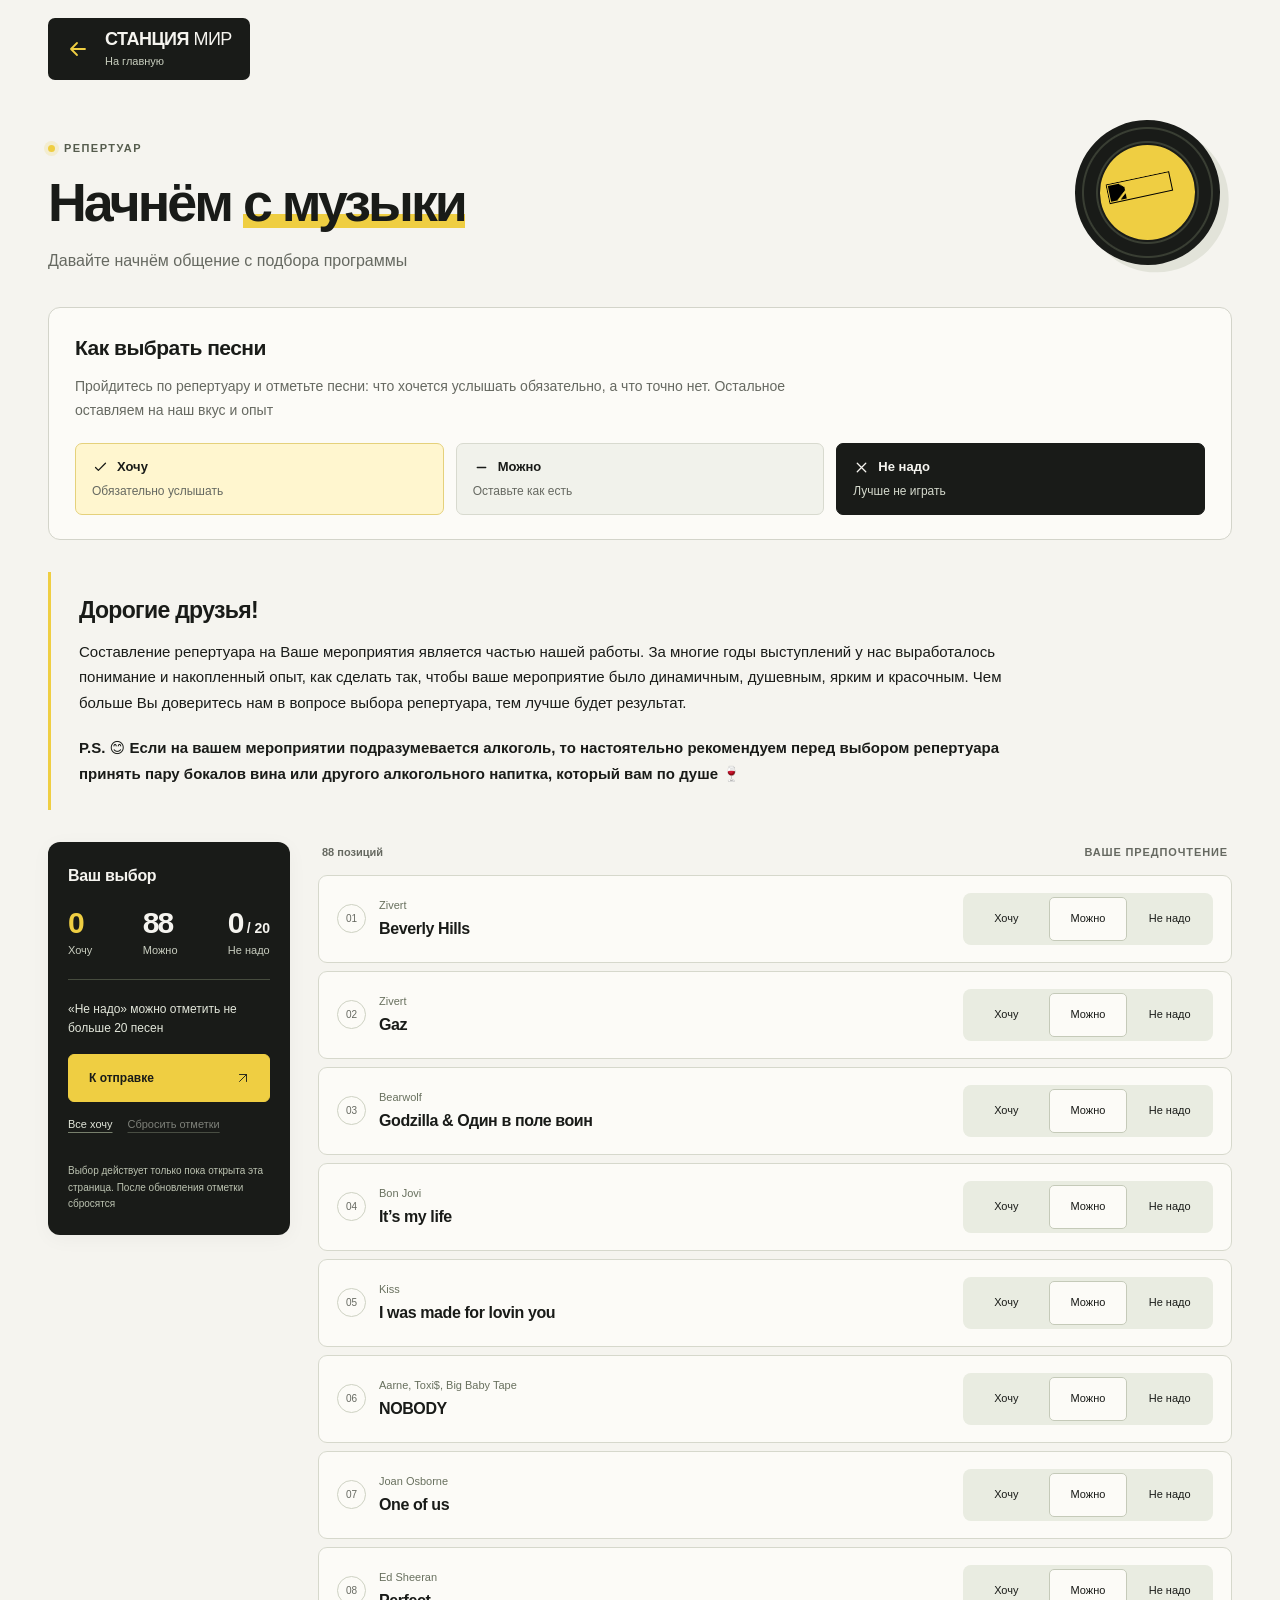
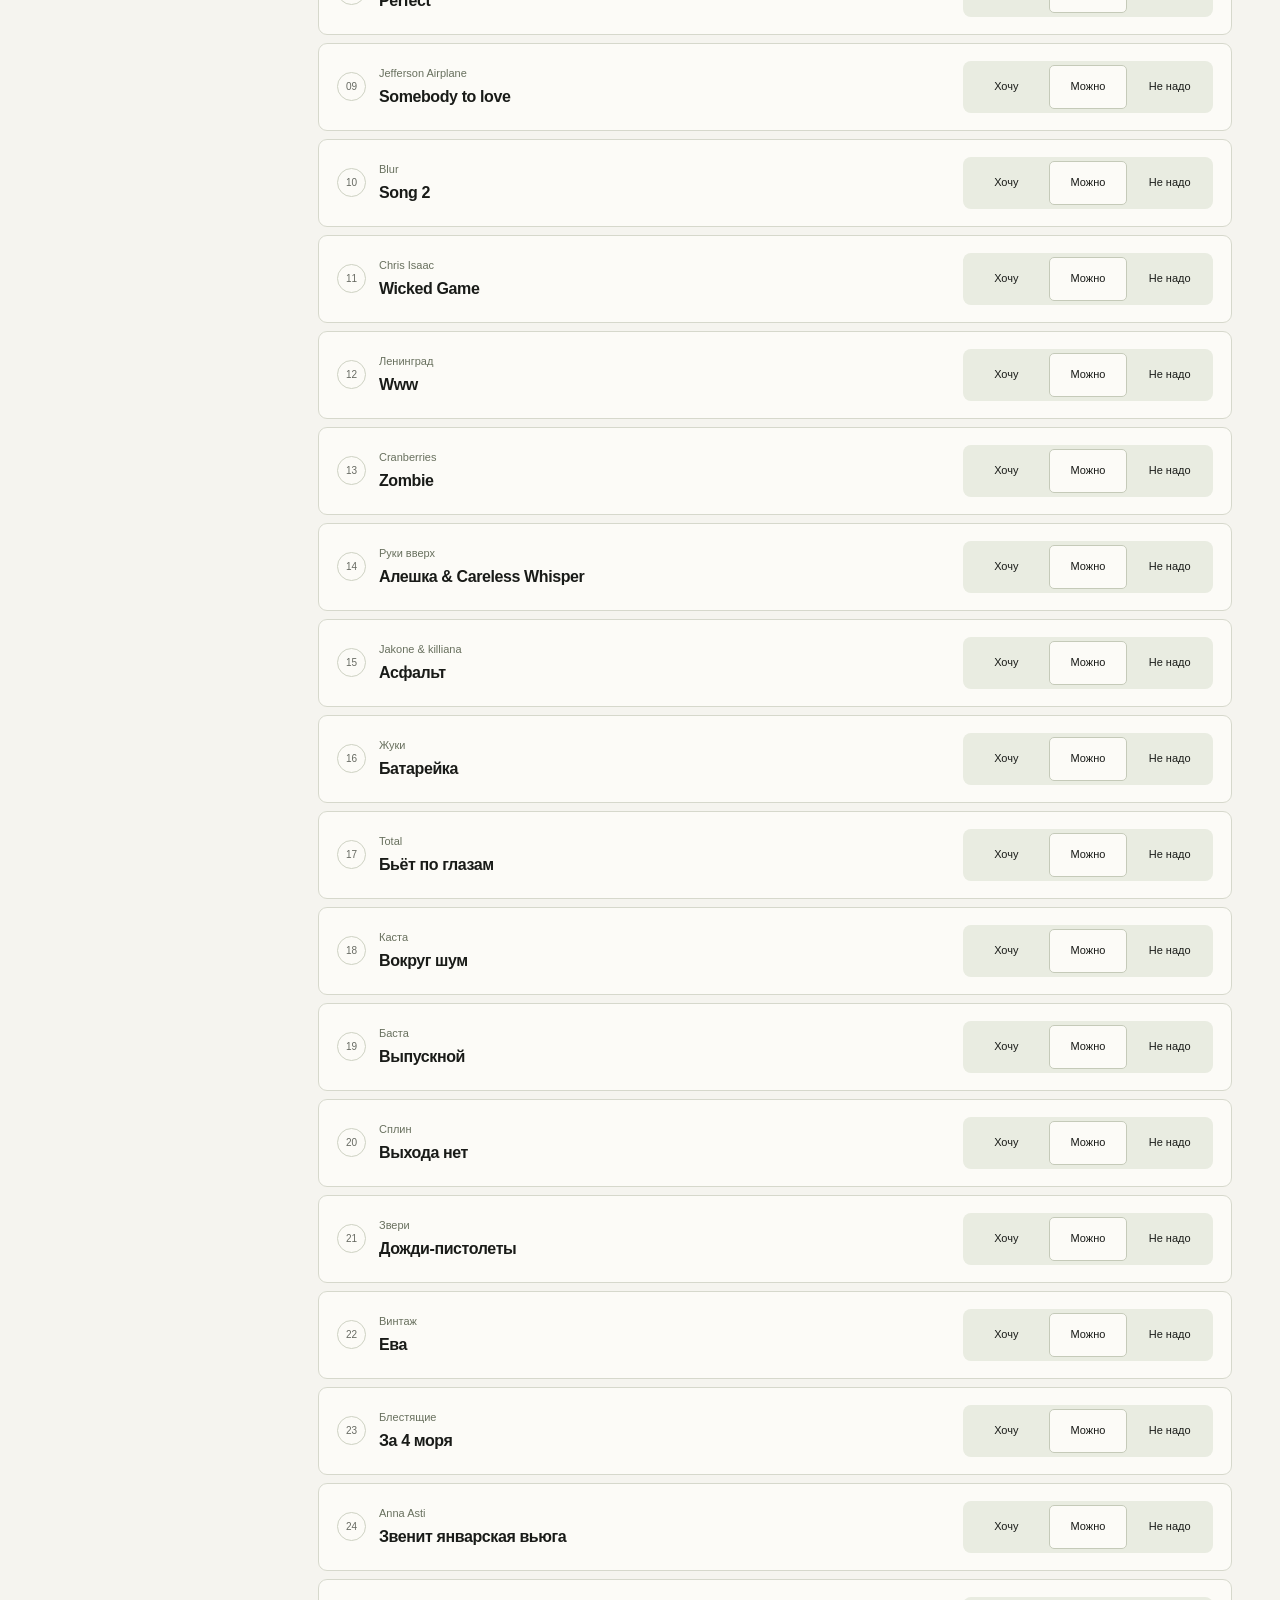
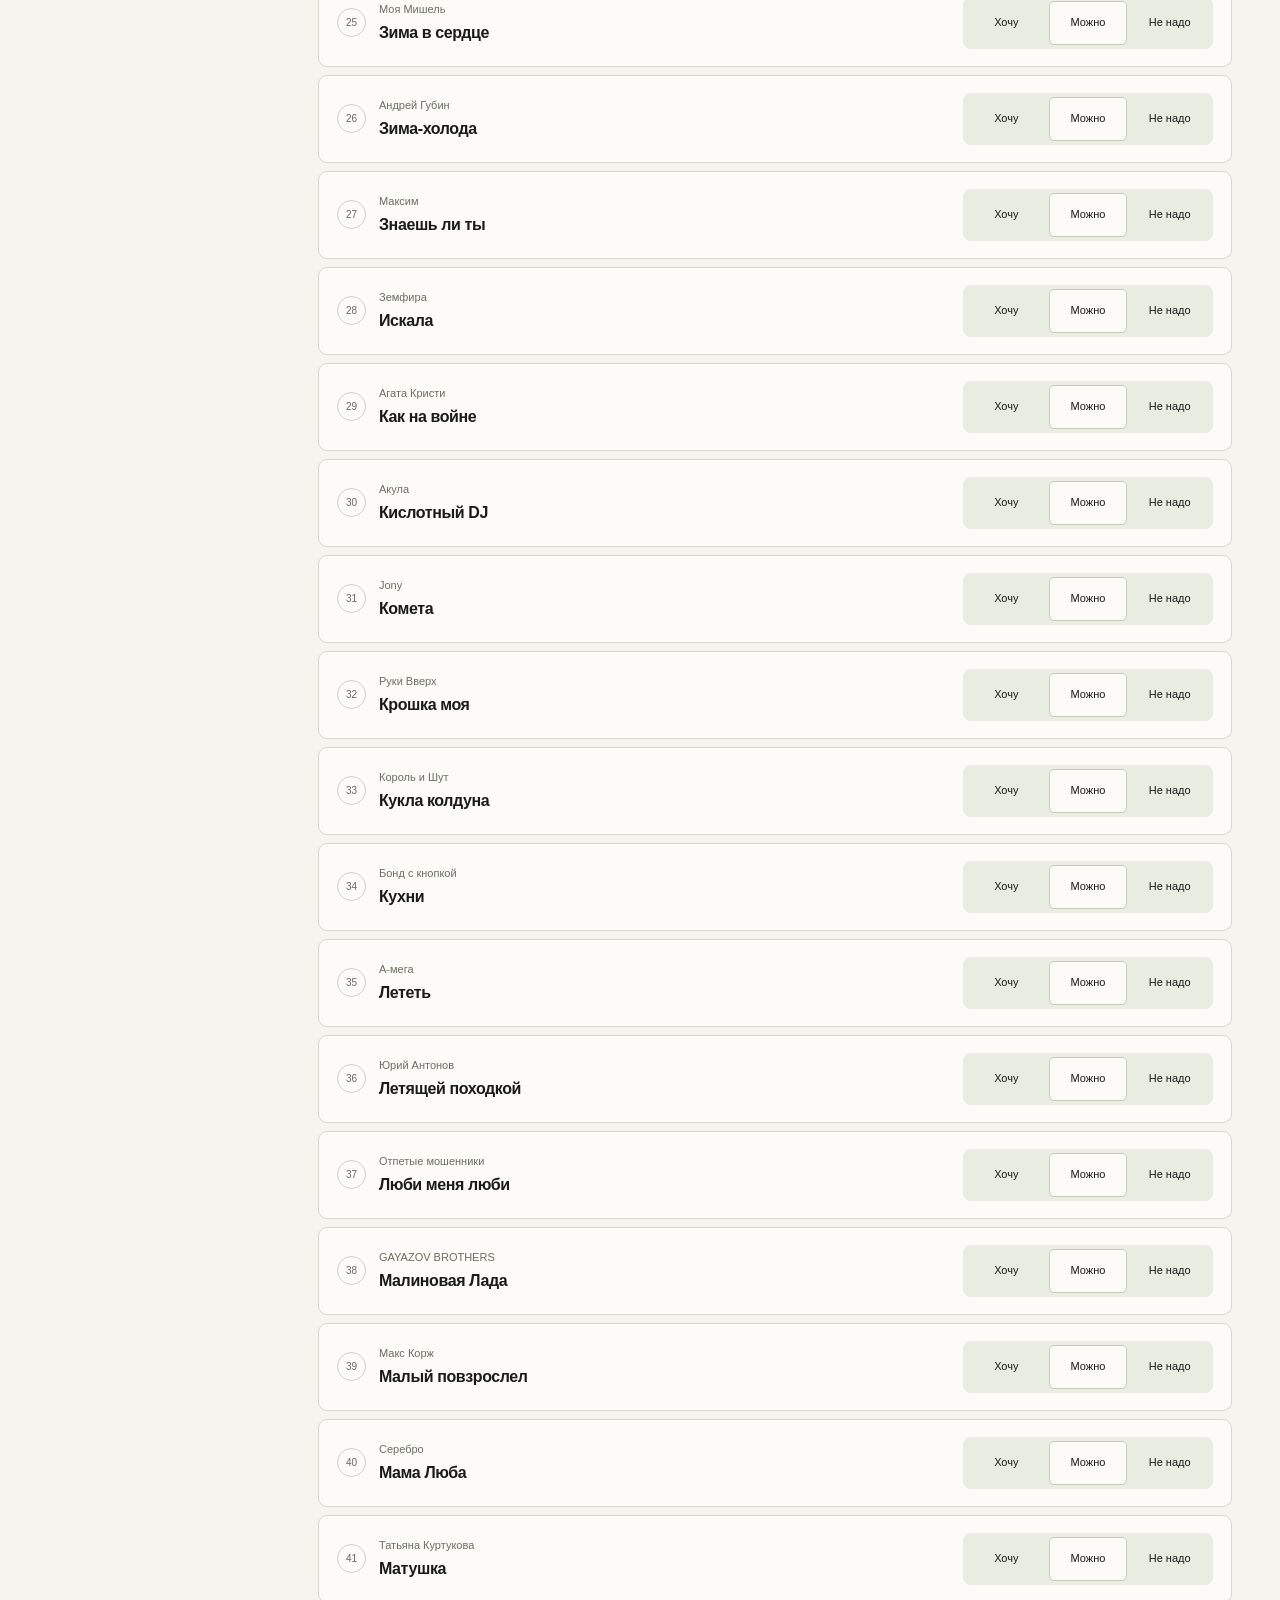
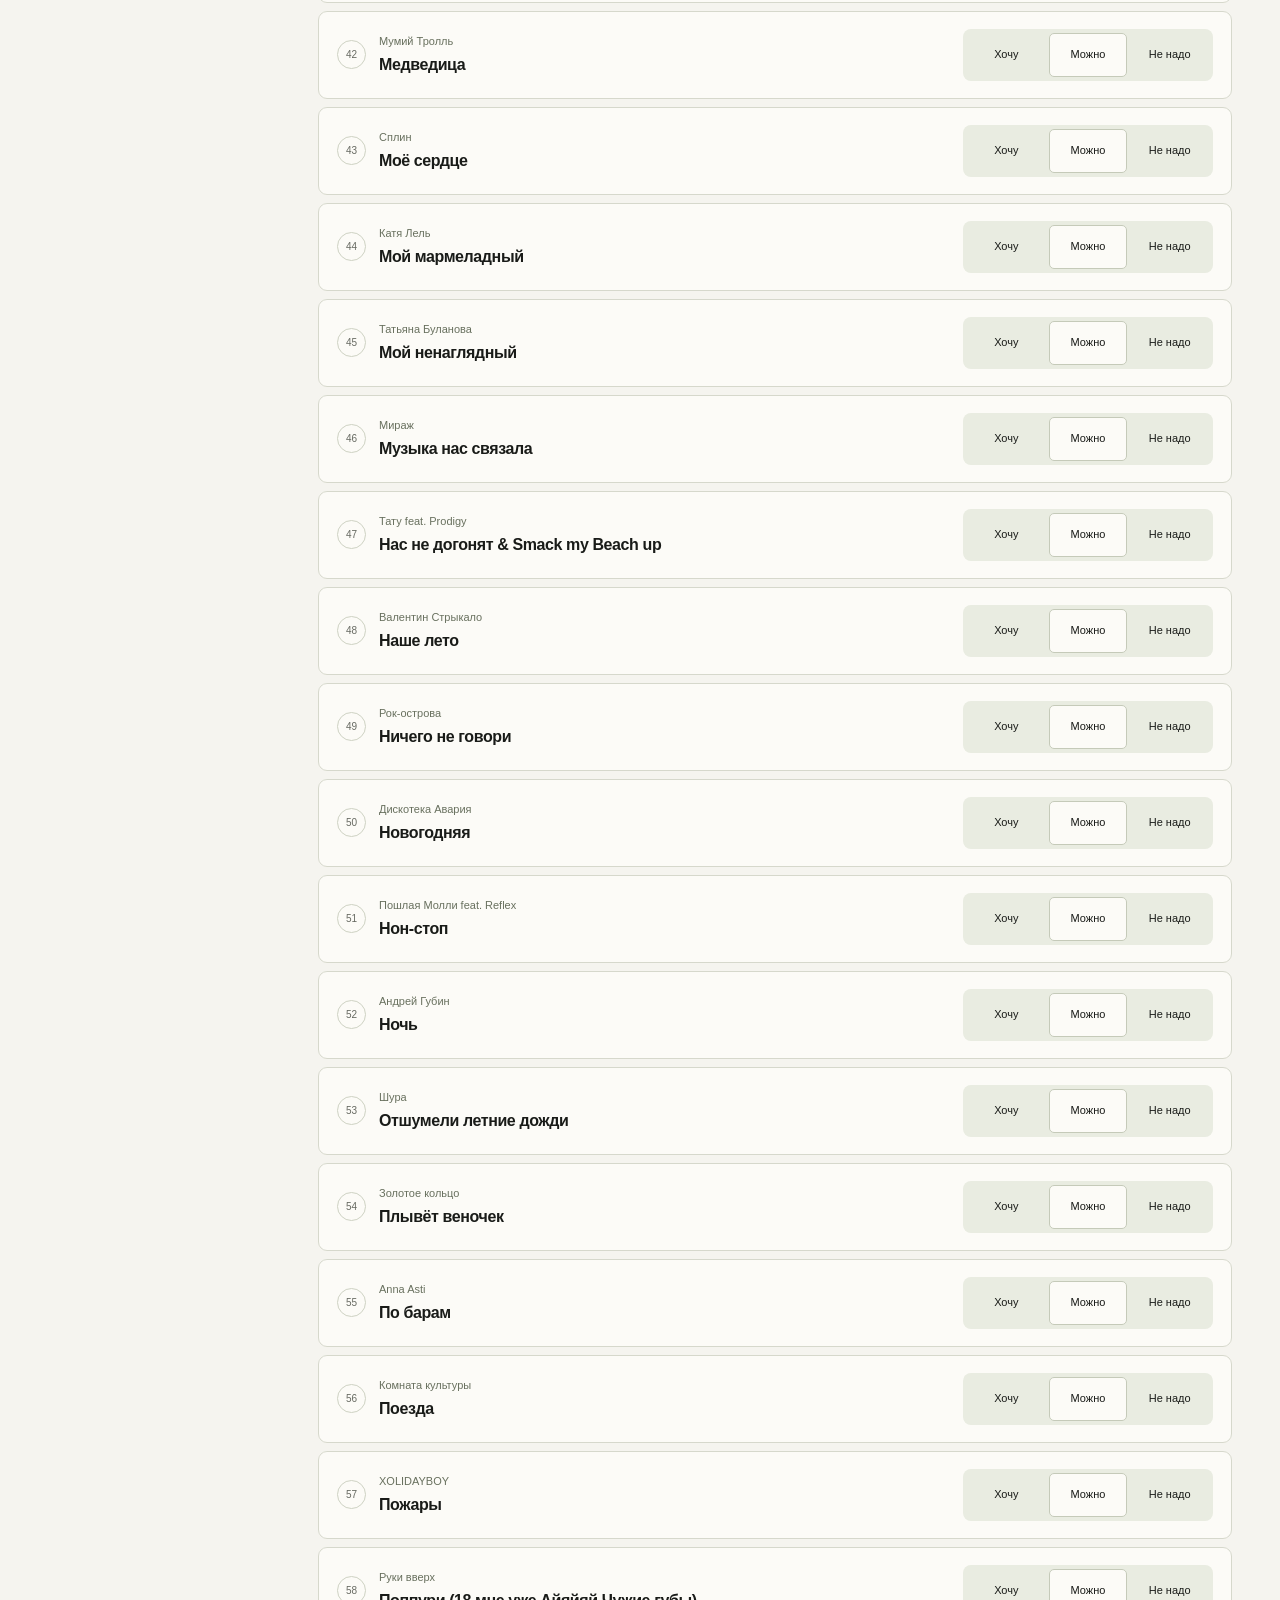
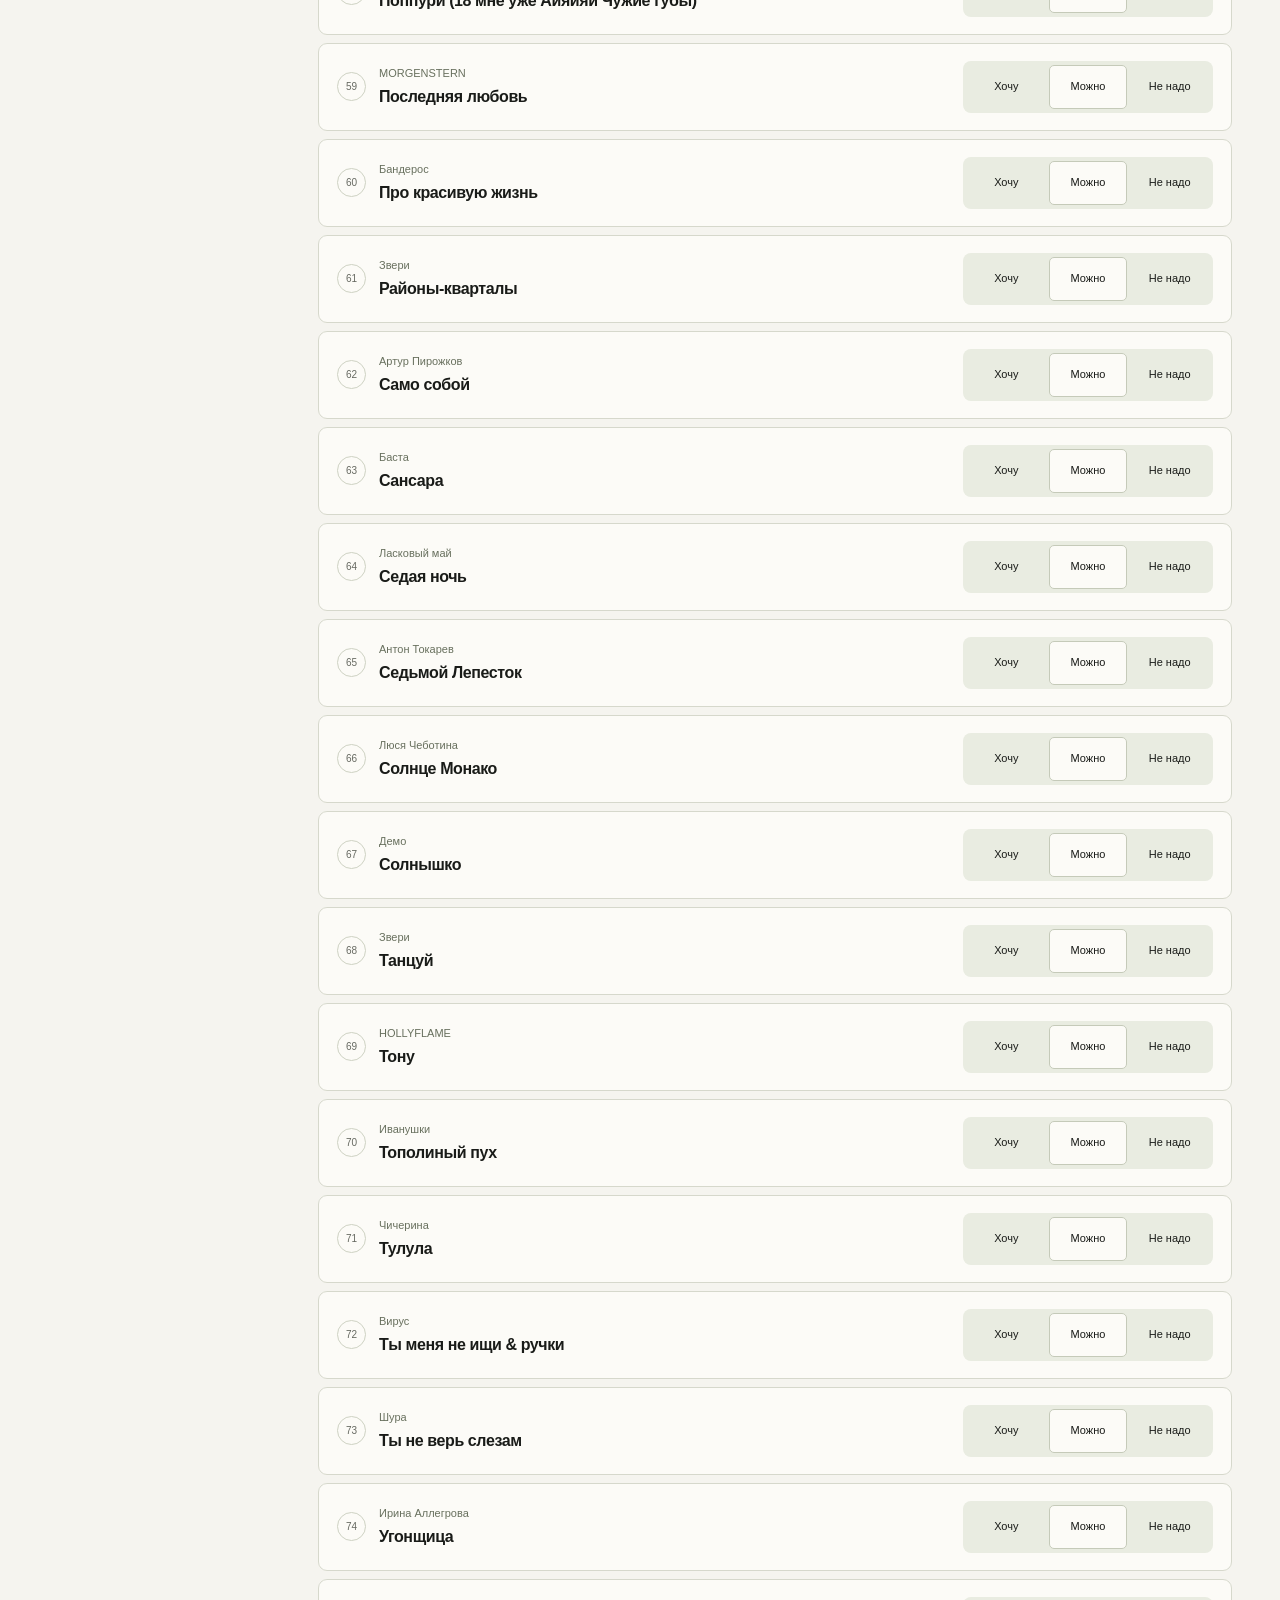
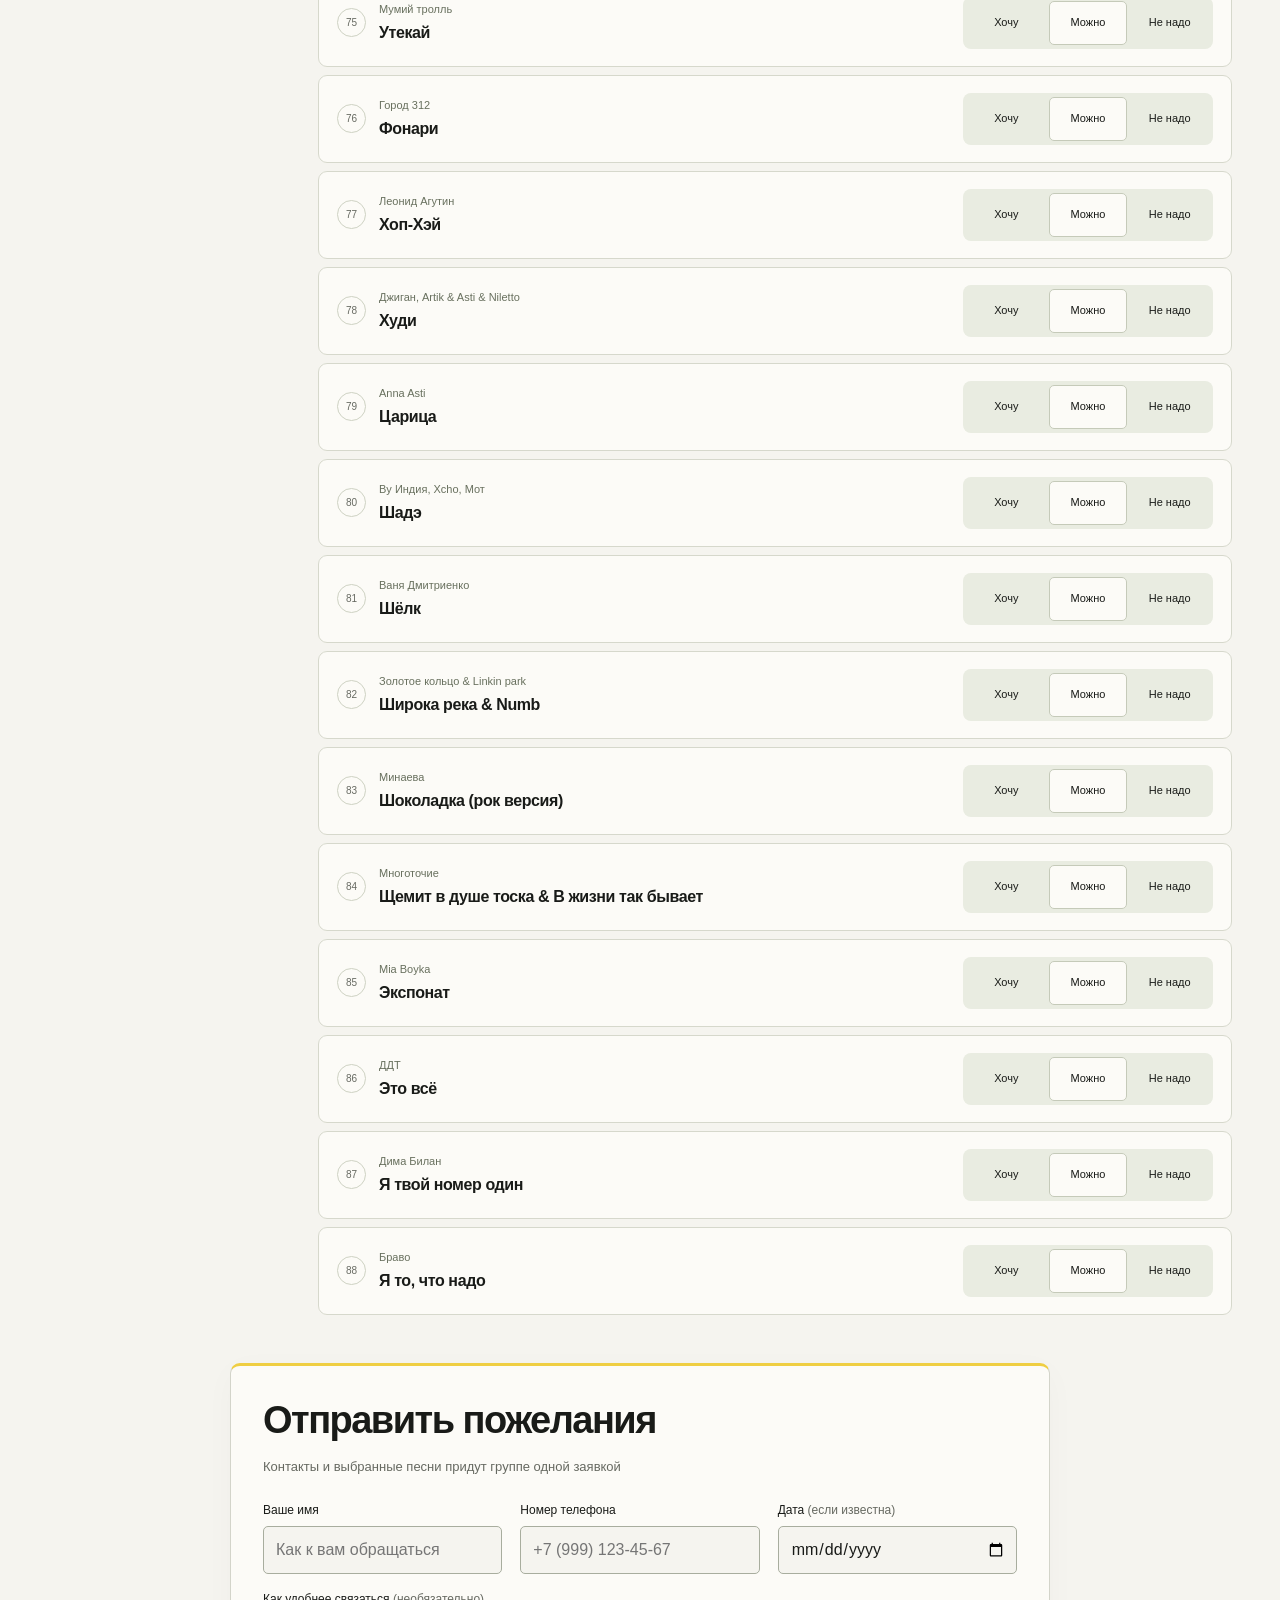
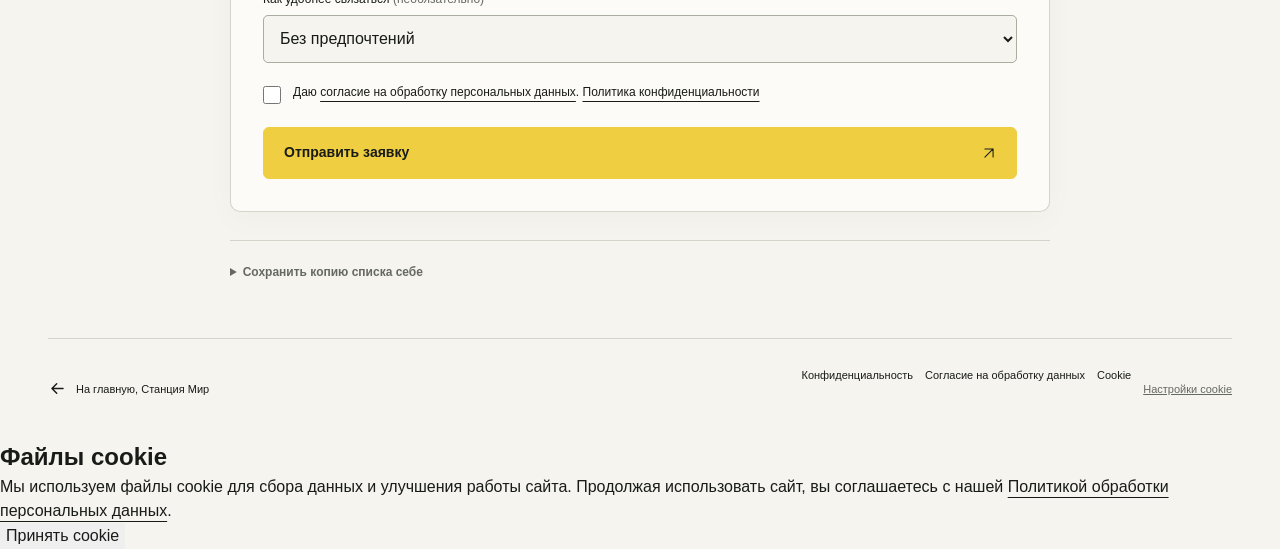
==== commit ad7d87a5: "Update demo with requested repertoire and hero changes" ====
--- a/repertoire/index.html
+++ b/repertoire/index.html
@@ -7,9 +7,9 @@
   <meta name="robots" content="noindex, nofollow">
   <meta name="description" content="Репертуар кавер-группы «Станция Мир». Выберите песни и отправьте пожелания вместе с контактами группе.">
   <title>Выбор песен | Станция Мир</title>
-  <link rel="stylesheet" href="./repertoire.css?v=20260929-copy-form-20260929-yellow-records">
+  <link rel="stylesheet" href="./repertoire.css?v=20260930-limit20">
   <link rel="stylesheet" href="/demo-version/shared/privacy.css">
-  <script type="module" src="./boot.mjs?v=20260929-copy-form"></script>
+  <script type="module" src="./boot.mjs?v=20260930-limit20"></script>
 </head>
 <body>
   <a class="skip-link" href="#main">К выбору песен</a>
@@ -21,6 +21,7 @@
     <section class="intro" aria-labelledby="page-title"><p class="eyebrow">РЕПЕРТУАР</p><h1 id="page-title">Начнём <span class="heading-accent">с музыки</span></h1><p class="repertoire-intro">Давайте начнём общение с подбора программы</p><div class="repertoire-disc" aria-hidden="true"><span><img src="/demo-version/assets/logo-full-white.webp" width="680" height="280" alt="" decoding="async"></span></div></section>
 <form id="request-form" data-repertoire="true" method="post" action="/demo-version/api/requests"><fieldset id="request-fields" disabled><legend class="sr-only">Контакты и пожелания к программе</legend>
 <div class="selection-guide"><h2>Как выбрать песни</h2><p>Пройдитесь по репертуару и отметьте песни: что хочется услышать обязательно, а что точно нет. Остальное оставляем на наш вкус и опыт</p><div class="guide-options"><p><strong><svg class="guide-icon" width="20" height="20" viewBox="0 0 24 24" fill="none" stroke="currentColor" stroke-width="1.8" stroke-linecap="round" stroke-linejoin="round" aria-hidden="true"><path d="M5 12l4 4L19 6"/demo-version/></svg>Хочу</strong>Обязательно услышать</p><p><strong><svg class="guide-icon" width="20" height="20" viewBox="0 0 24 24" fill="none" stroke="currentColor" stroke-width="1.8" stroke-linecap="round" stroke-linejoin="round" aria-hidden="true"><path d="M6 12h12"/demo-version/></svg>Можно</strong>Оставьте как есть</p><p><strong><svg class="guide-icon" width="20" height="20" viewBox="0 0 24 24" fill="none" stroke="currentColor" stroke-width="1.8" stroke-linecap="round" stroke-linejoin="round" aria-hidden="true"><path d="m6 6 12 12M6 18 18 6"/demo-version/></svg>Не надо</strong>Лучше не играть</p></div></div>
+    <section class="repertoire-message" aria-labelledby="repertoire-message-title"><h2 id="repertoire-message-title">Дорогие друзья!</h2><p>Составление репертуара на Ваше мероприятия является частью нашей работы. За многие годы выступлений у нас выработалось понимание и накопленный опыт, как сделать так, чтобы ваше мероприятие было динамичным, душевным, ярким и красочным. Чем больше Вы доверитесь нам в вопросе выбора репертуара, тем лучше будет результат.</p><p class="repertoire-postscript"><strong>P.S. 😊</strong> Если на вашем мероприятии подразумевается алкоголь, то настоятельно рекомендуем перед выбором репертуара принять пару бокалов вина или другого алкогольного напитка, который вам по душе 🍷</p></section>
     <noscript><div class="notice">Для выбора песен нужен JavaScript. Вы можете <a href="/demo-version/#contact">оставить заявку на главной странице</a></div></noscript>
     <div id="load-error" class="notice" hidden>Не удалось открыть список песен. Обновите страницу или <a href="/demo-version/#contact">перейдите к заявке</a></div>
 
@@ -30,8 +31,9 @@
         <dl class="counters" aria-label="Отметки по всему репертуару">
           <div><dt>Хочу</dt><dd id="count-want">0</dd></div>
           <div><dt>Можно</dt><dd id="count-maybe">88</dd></div>
-          <div><dt>Не надо</dt><dd id="count-skip">0</dd></div>
+          <div><dt>Не надо</dt><dd><span id="count-skip">0</span><span class="counter-limit"> / 20</span></dd></div>
         </dl>
+        <p id="skip-limit-note" class="skip-limit-note" role="status">«Не надо» можно отметить не больше 20 песен</p>
 
         <a class="button button-yellow" href="#send-selection">К отправке <svg class="ui-icon" width="24" height="24" viewBox="0 0 24 24" aria-hidden="true" focusable="false"><path d="M5 19 19 5M5 5h14v14" fill="none" stroke="currentColor" stroke-width="1.8" stroke-linecap="round" stroke-linejoin="round"/demo-version/></svg></a>
         <div class="selection-actions"><button class="text-button" id="want-all-open" type="button" disabled>Все хочу</button>
--- a/repertoire/repertoire.css
+++ b/repertoire/repertoire.css
@@ -61,3 +61,13 @@
 @media(prefers-reduced-motion:reduce){.wordmark.home-return{transition:none}}
 
 #request-status:empty,#request-service-note:empty{display:none}
+
+/* Owner-requested repertoire introduction and twenty-song exclusion limit. */
+.repertoire-message{margin:0 0 32px;padding:24px 28px;border-left:3px solid var(--yellow);max-width:100%;font-size:15px;line-height:1.7}
+.repertoire-message h2{font-size:23px;line-height:1.25;letter-spacing:-.03em;margin-bottom:14px}
+.repertoire-message>p{max-width:960px}
+.repertoire-message .repertoire-postscript{margin-top:20px;font-weight:600}
+.counter-limit{font-size:14px;letter-spacing:0;white-space:nowrap}
+.selection-summary .skip-limit-note{grid-column:1/-1;color:#e3e7db;font-size:12px;line-height:1.6;margin:0 0 16px}
+.song-choices input[value=skip]:disabled{cursor:not-allowed}
+@media(max-width:540px){.repertoire-message{padding:6px 0 6px 17px;margin-bottom:26px;font-size:13px}.repertoire-message h2{font-size:20px}}
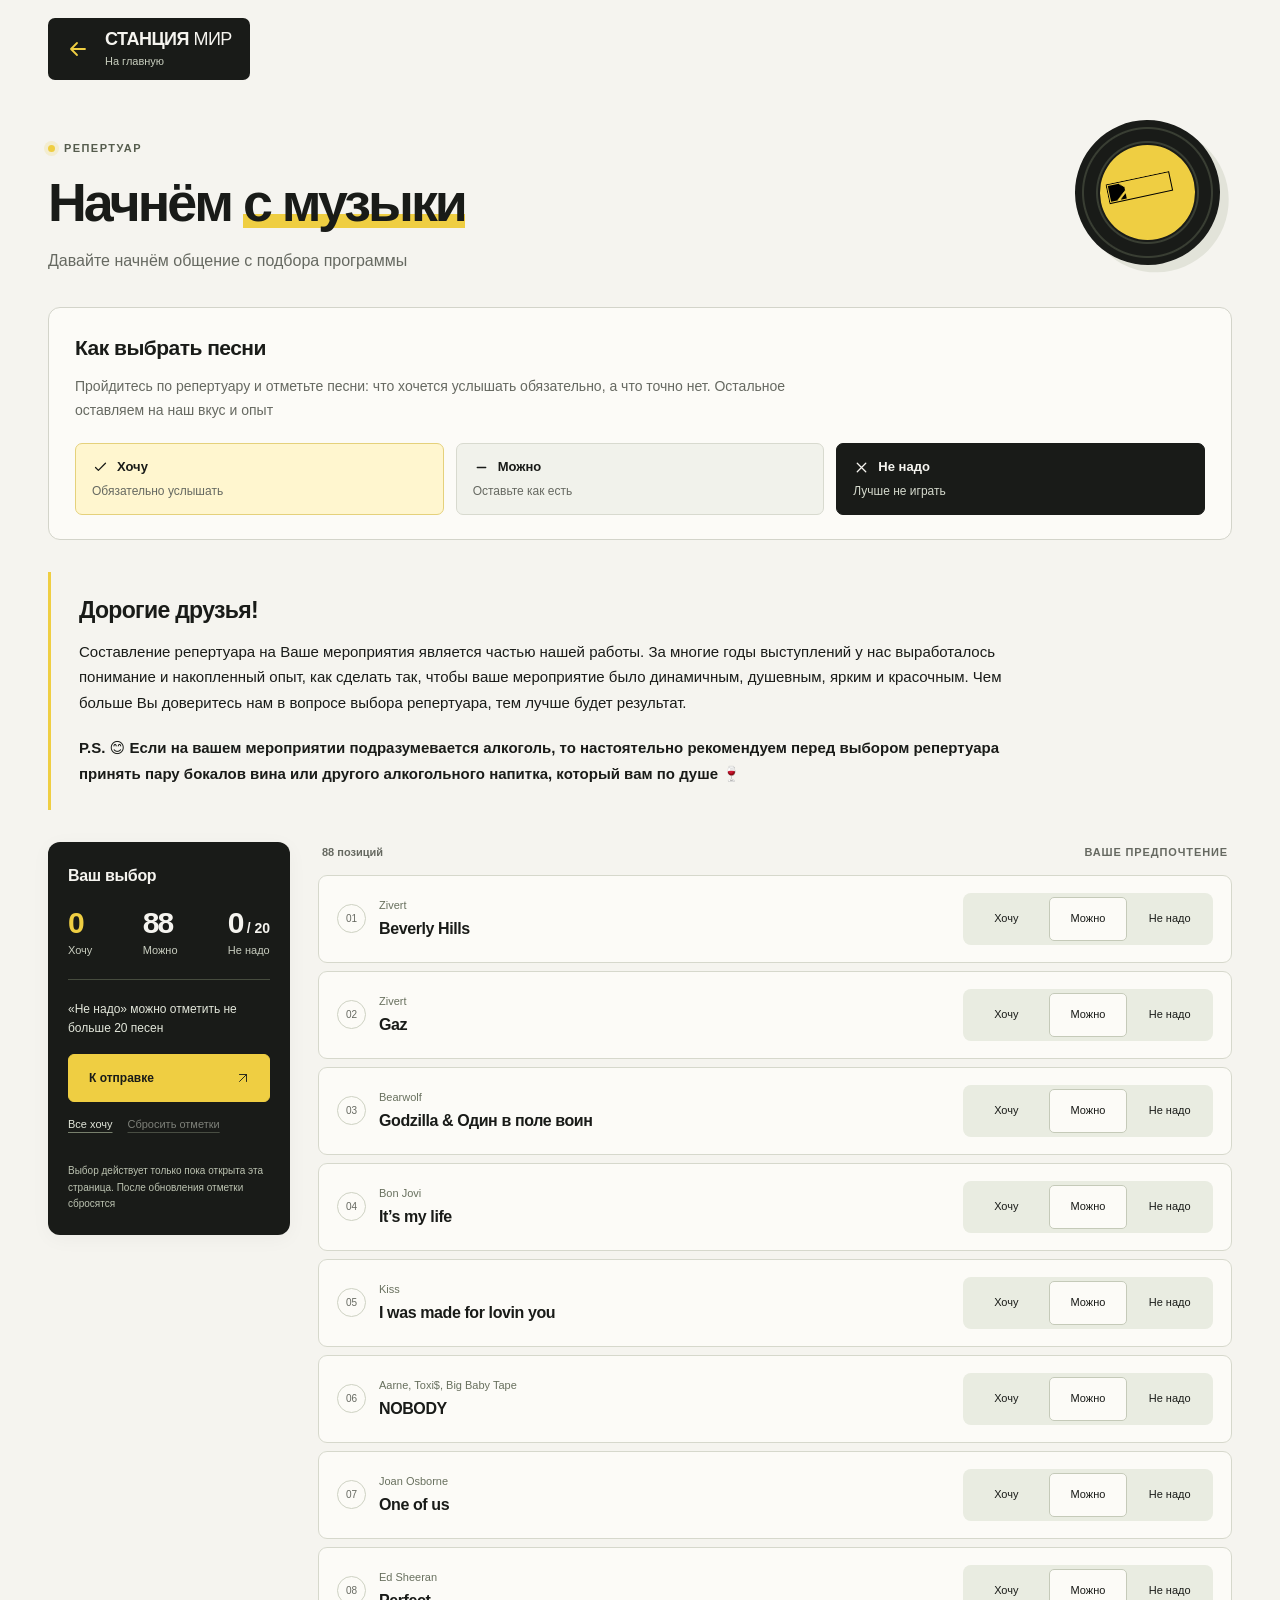
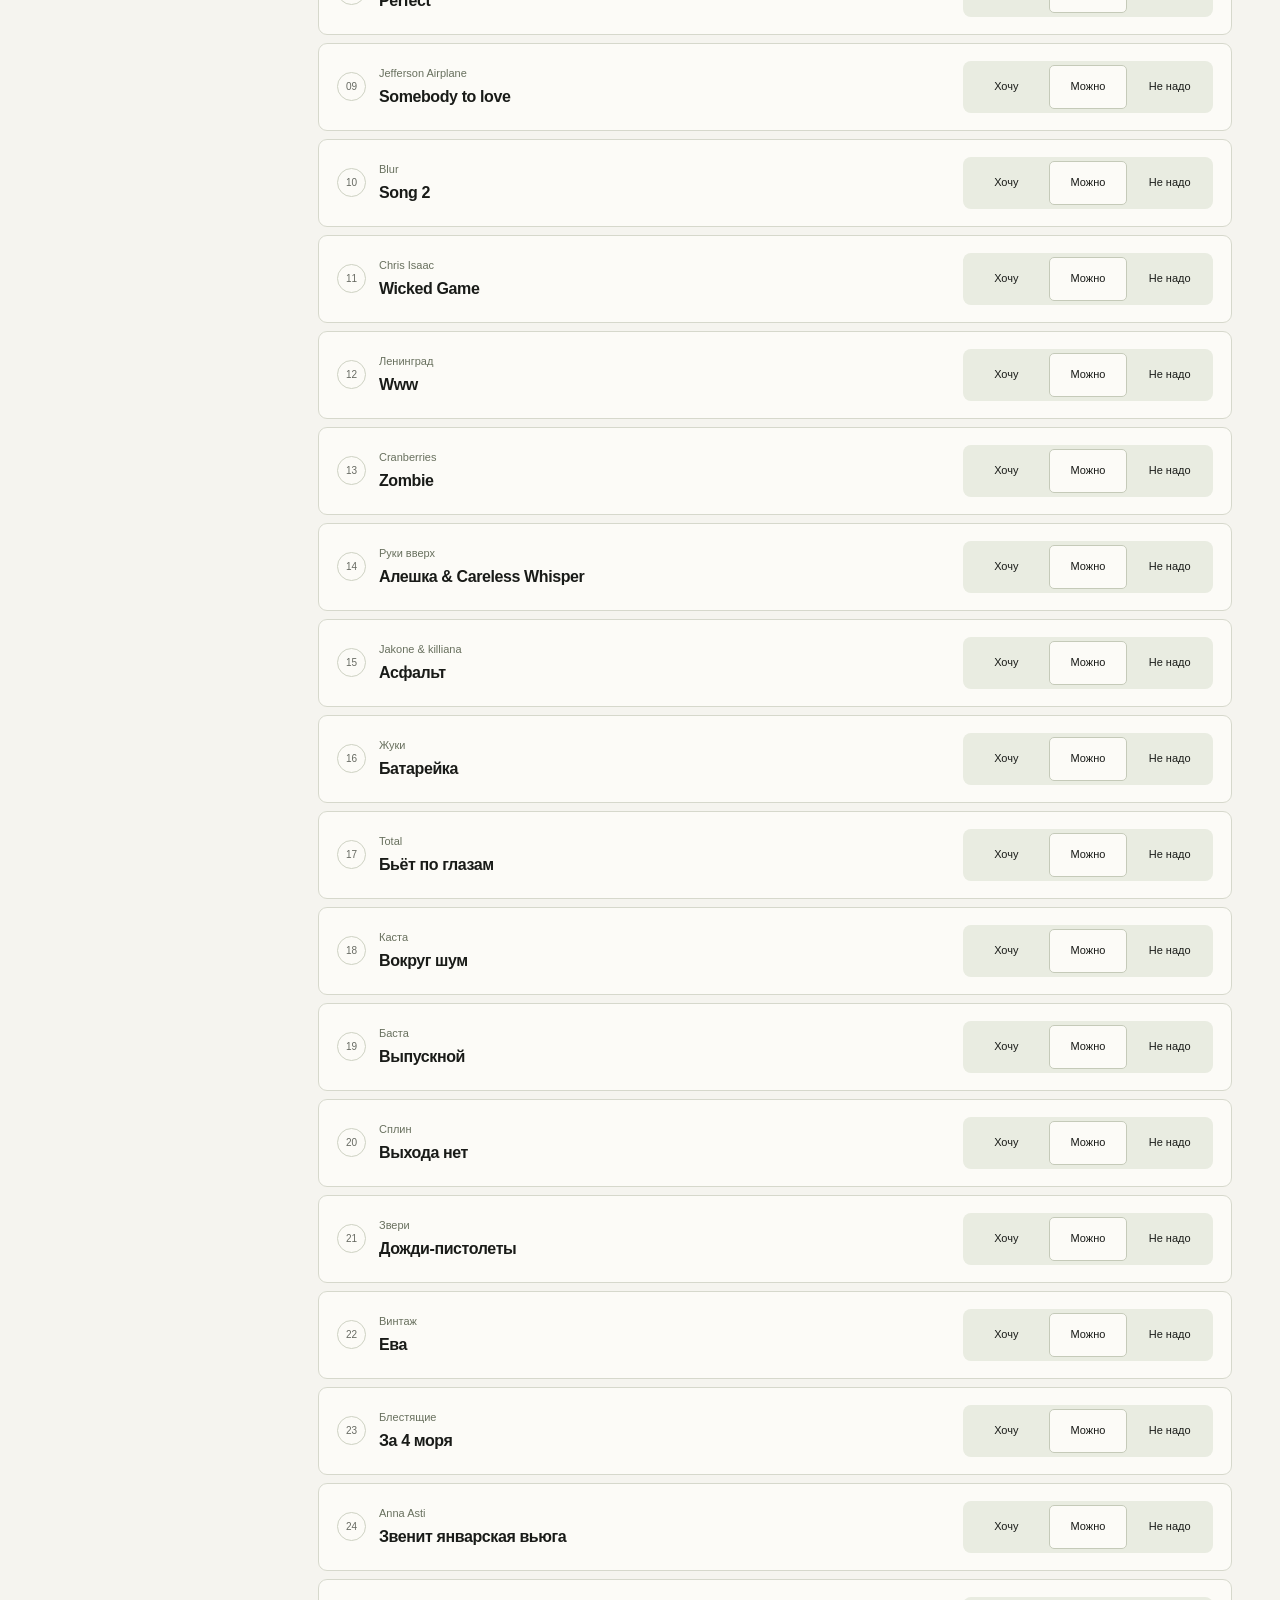
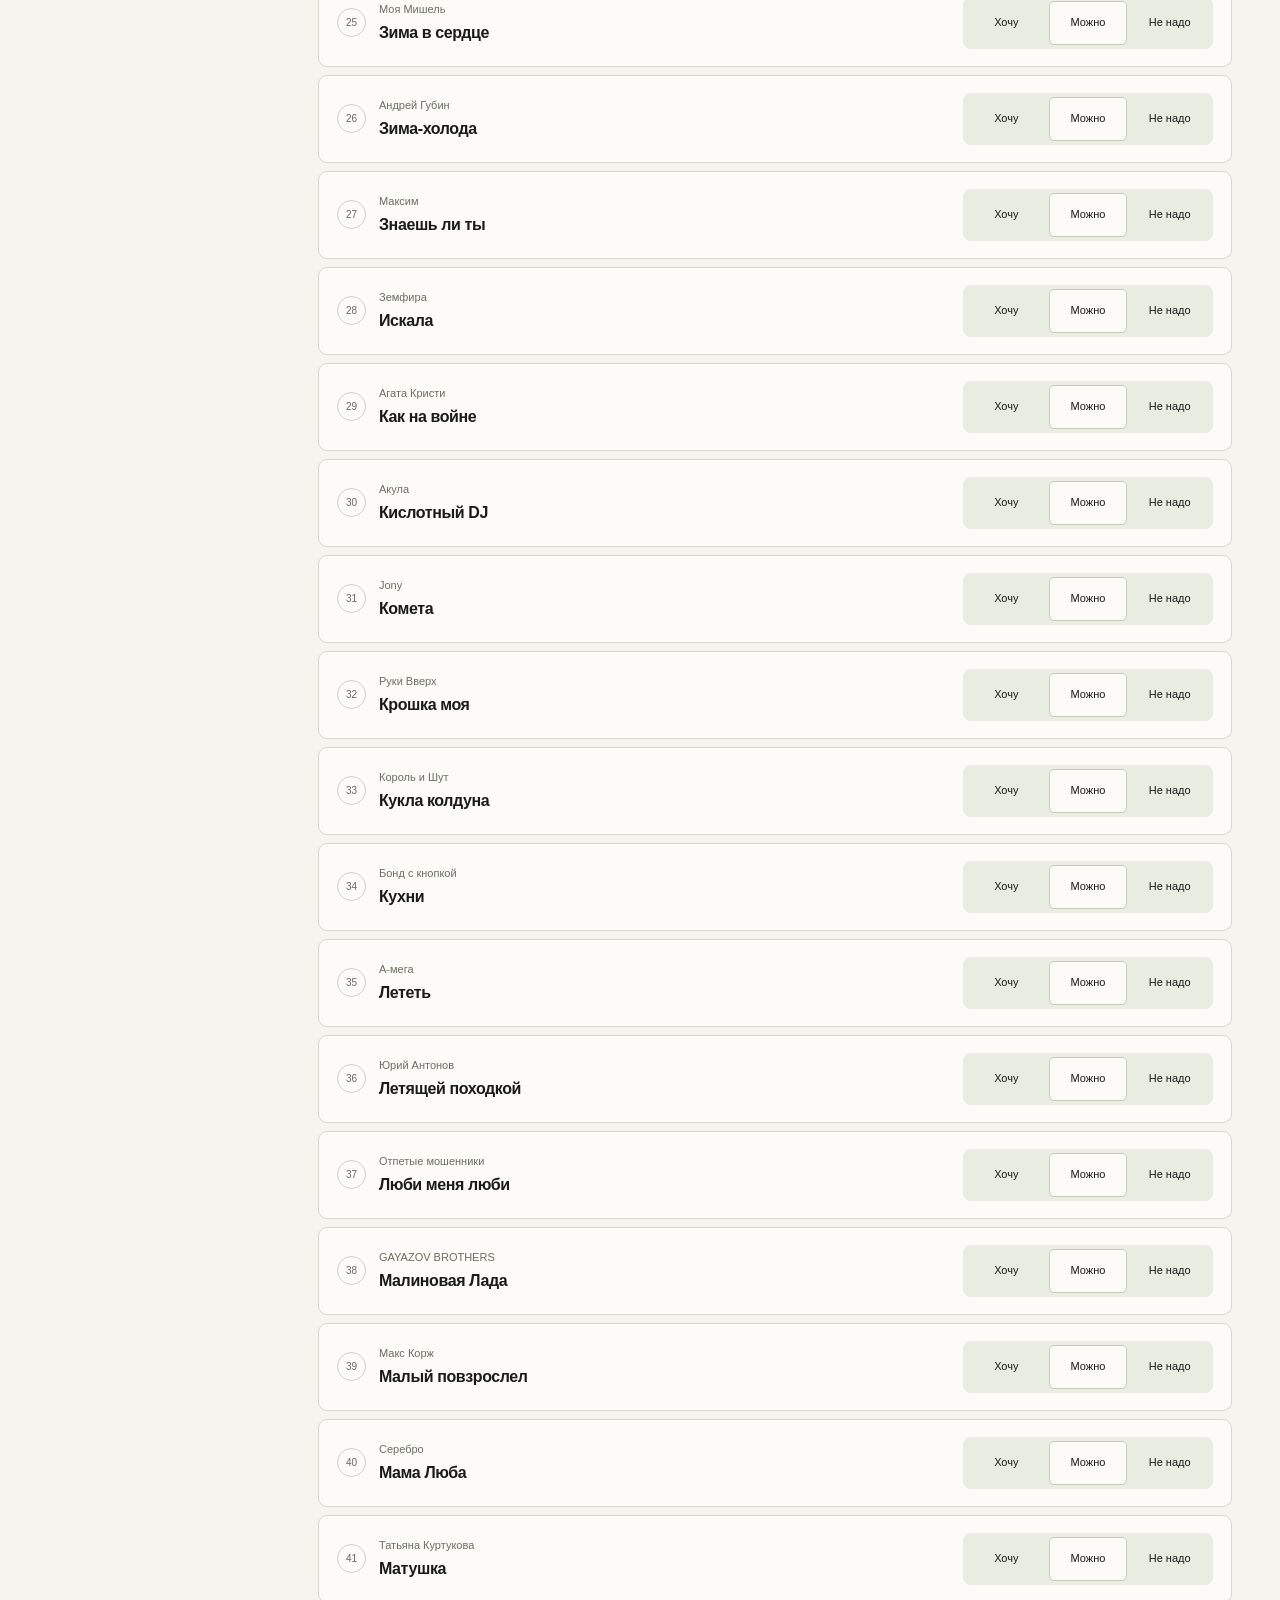
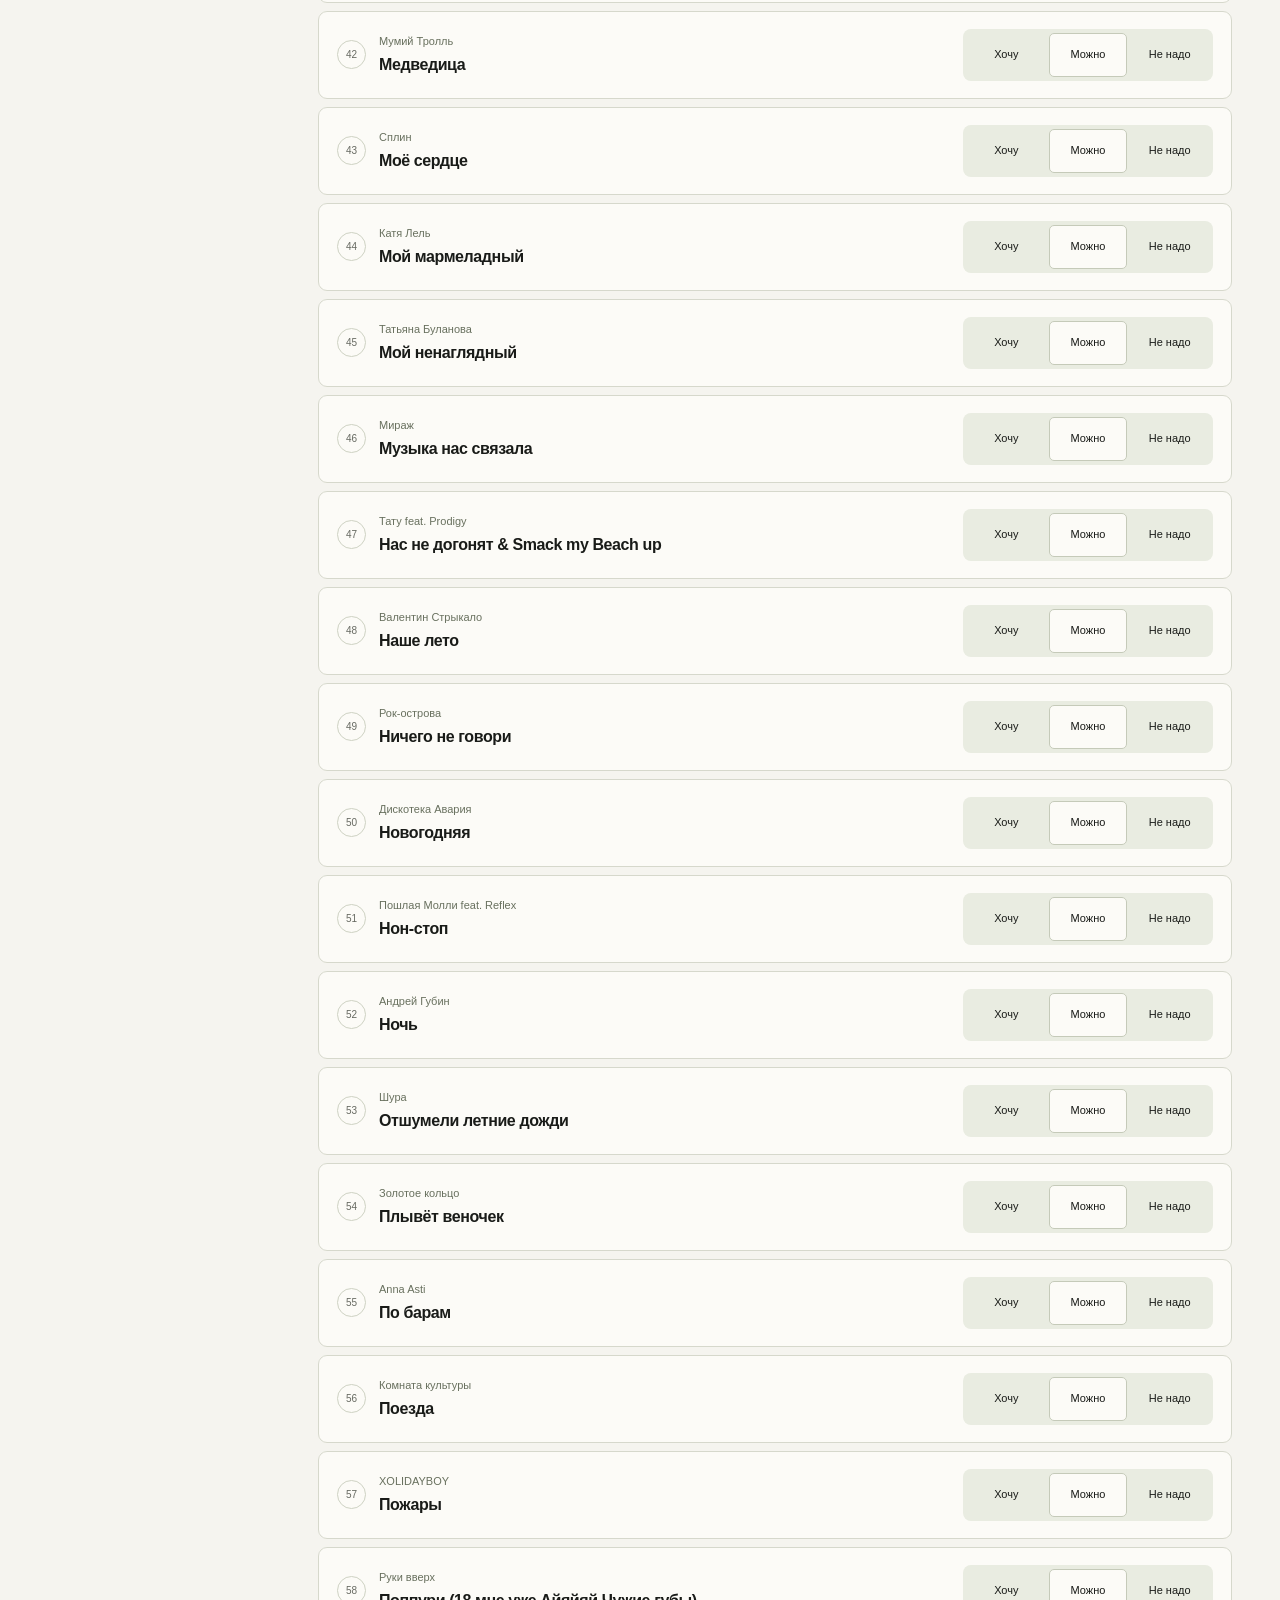
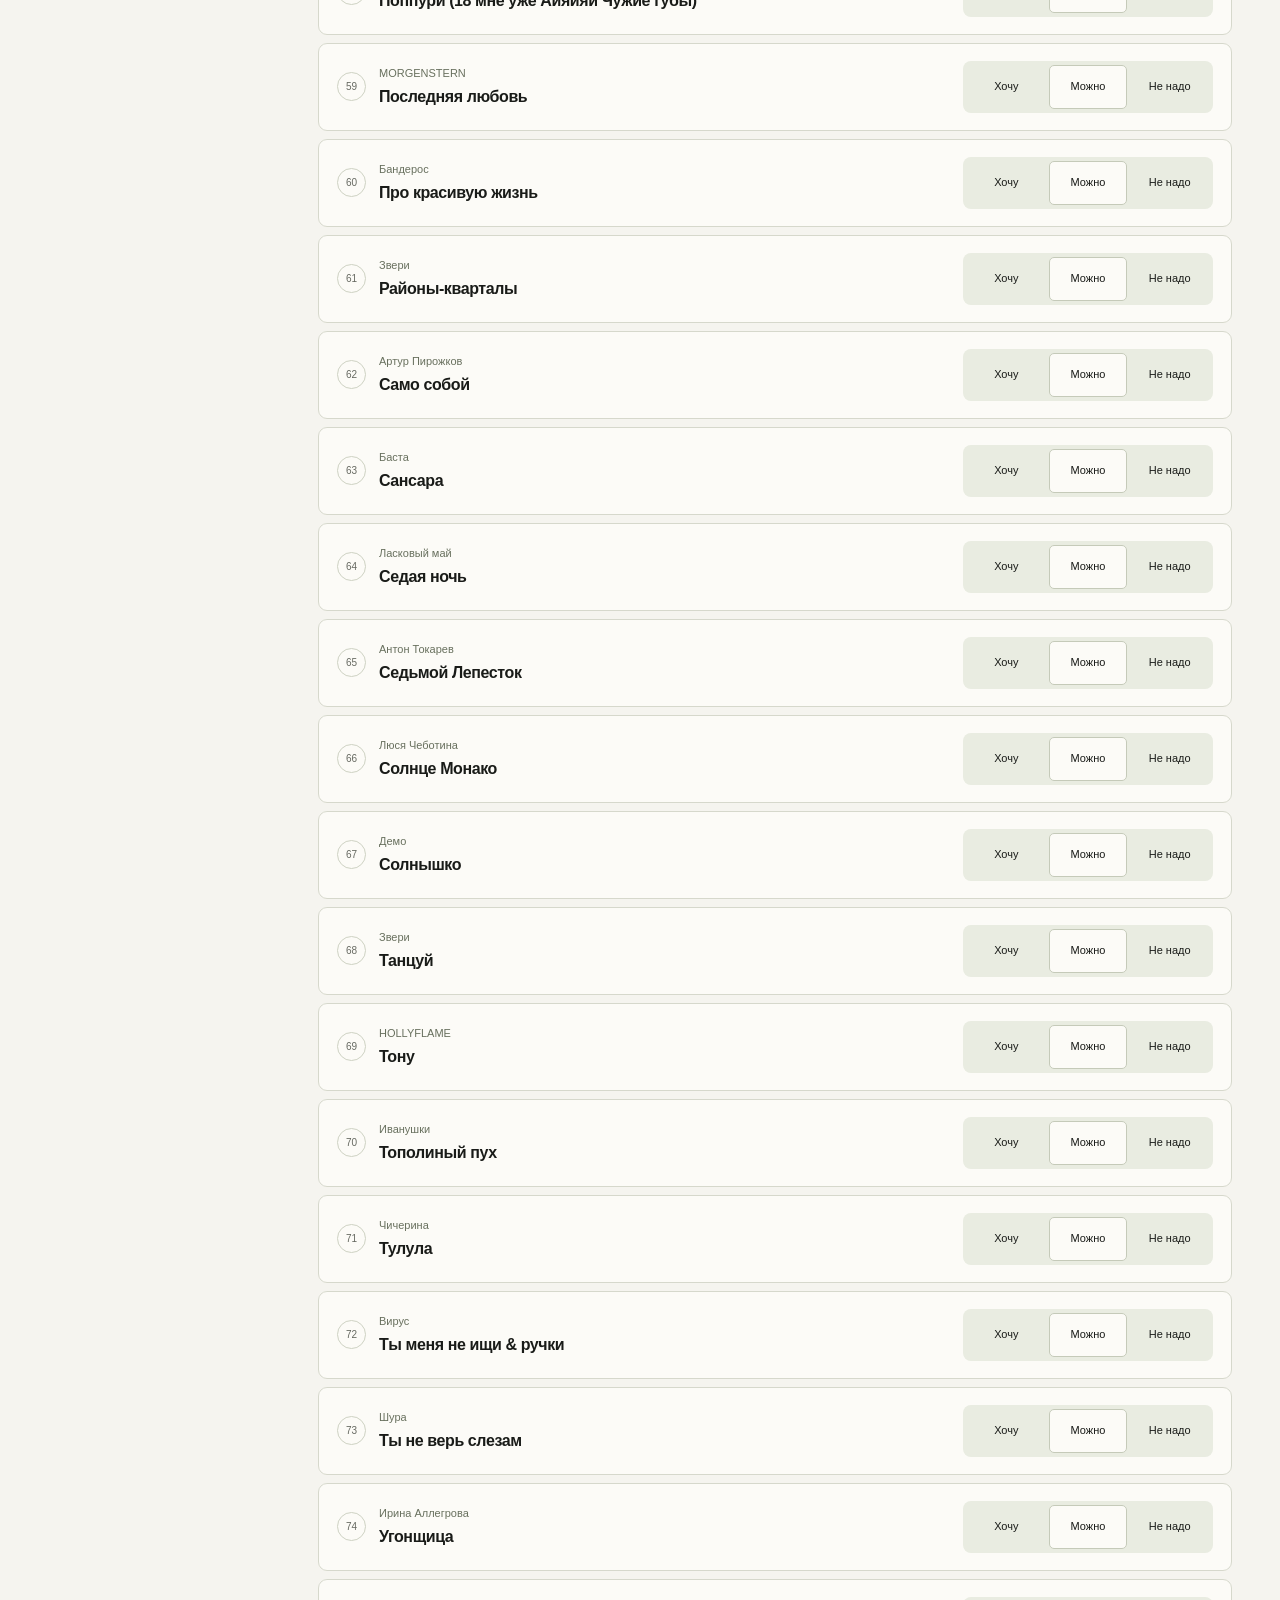
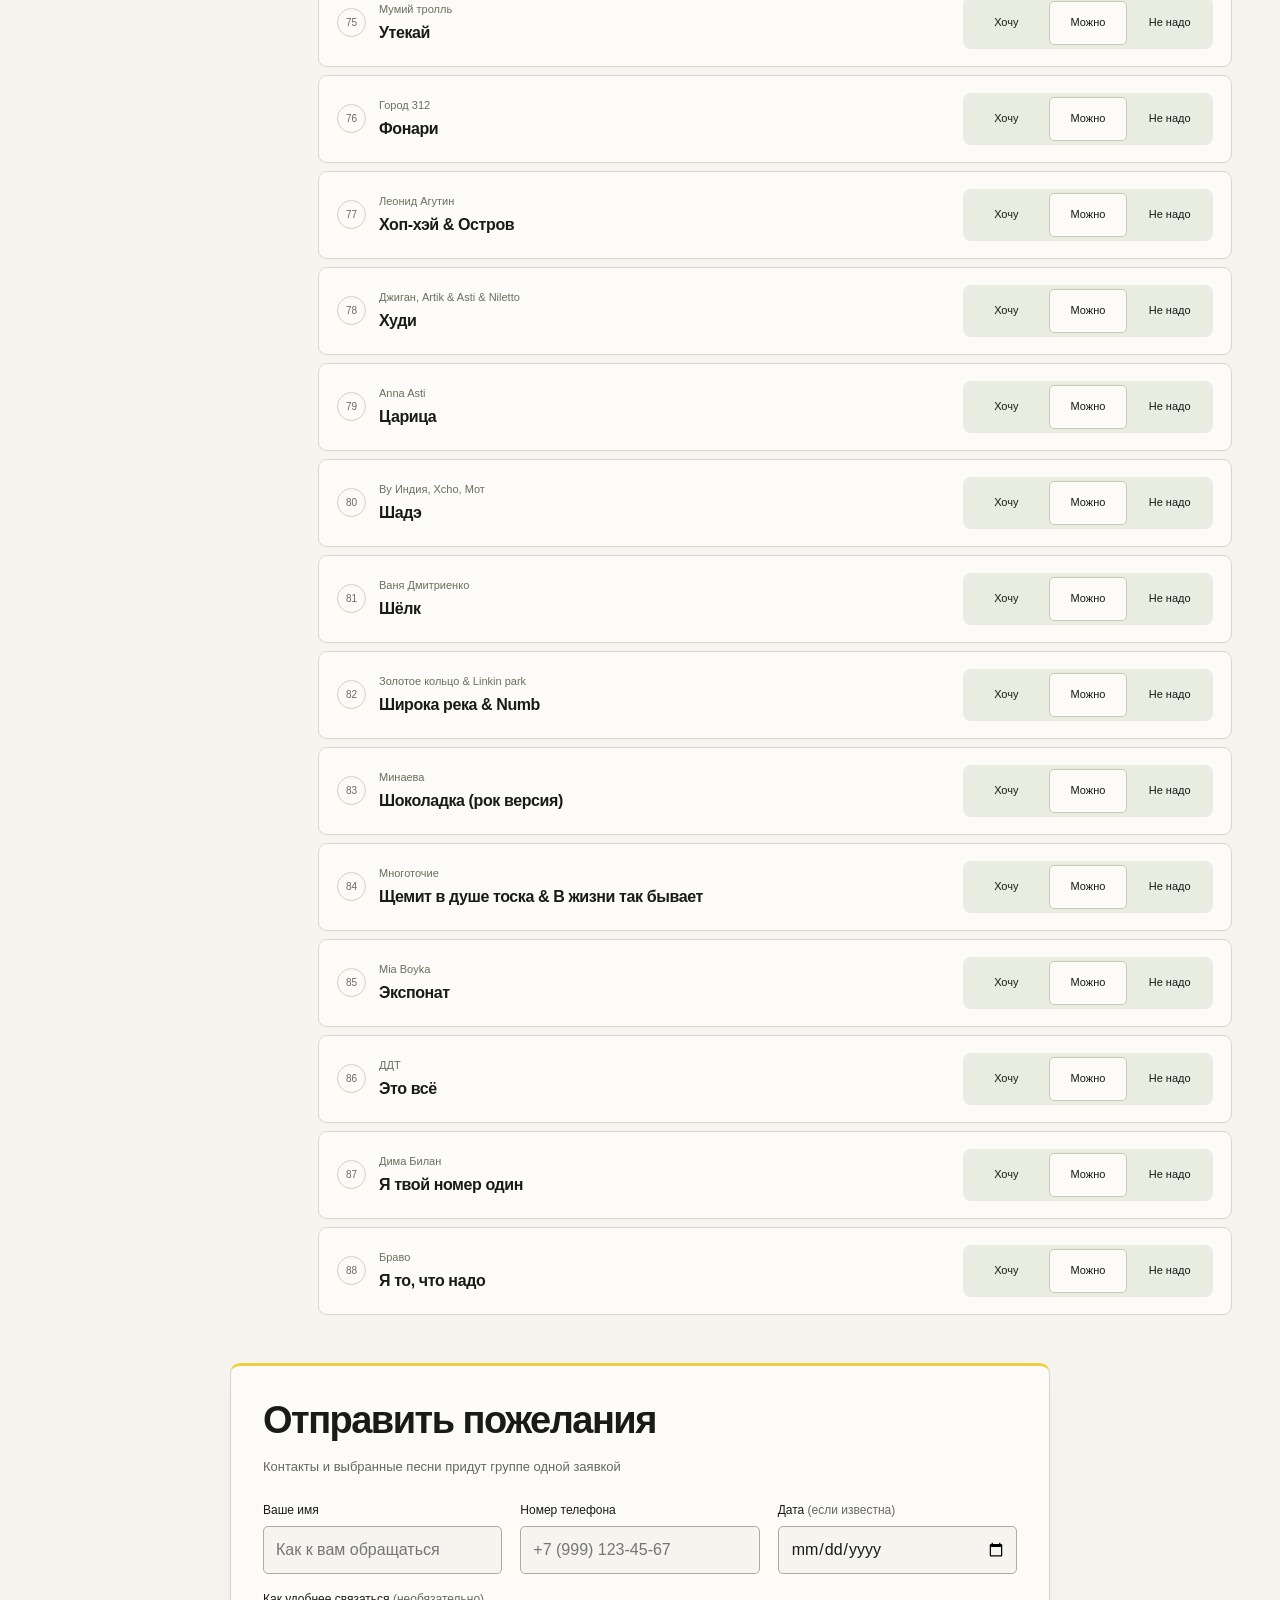
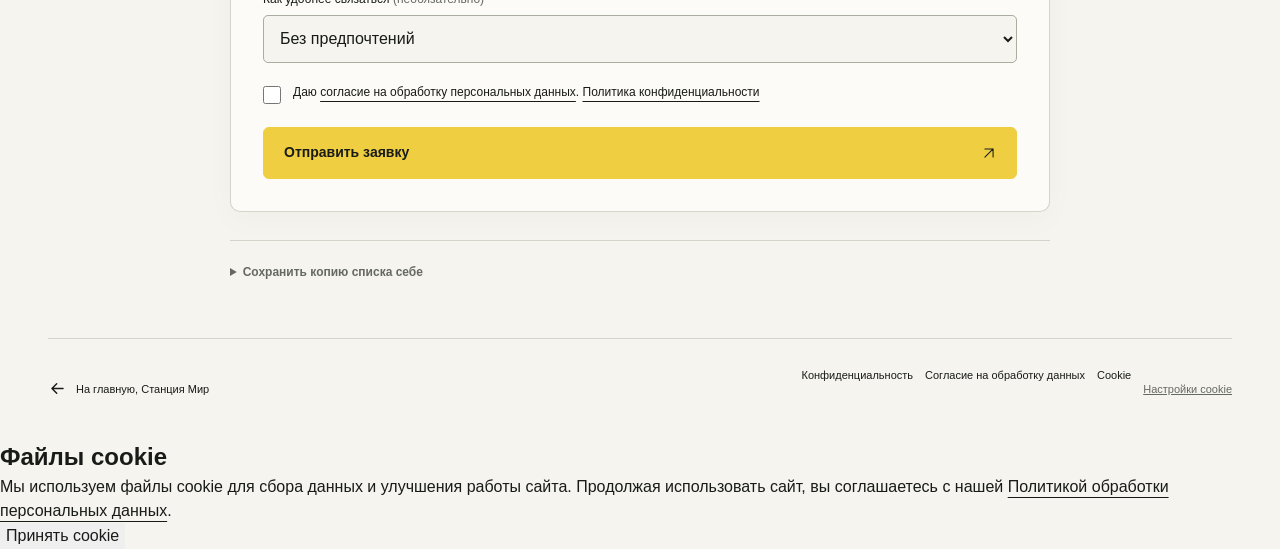
==== commit 1f0c90fc: "Publish spinning repertoire vinyl" ====
--- a/repertoire/index.html
+++ b/repertoire/index.html
@@ -7,7 +7,7 @@
   <meta name="robots" content="noindex, nofollow">
   <meta name="description" content="Репертуар кавер-группы «Станция Мир». Выберите песни и отправьте пожелания вместе с контактами группе.">
   <title>Выбор песен | Станция Мир</title>
-  <link rel="stylesheet" href="./repertoire.css?v=20260930-limit20">
+  <link rel="stylesheet" href="./repertoire.css?v=20260930-vinyl-spin">
   <link rel="stylesheet" href="/demo-version/shared/privacy.css">
   <script type="module" src="./boot.mjs?v=20260930-limit20"></script>
 </head>
--- a/repertoire/repertoire.css
+++ b/repertoire/repertoire.css
@@ -71,3 +71,5 @@
 .selection-summary .skip-limit-note{grid-column:1/-1;color:#e3e7db;font-size:12px;line-height:1.6;margin:0 0 16px}
 .song-choices input[value=skip]:disabled{cursor:not-allowed}
 @media(max-width:540px){.repertoire-message{padding:6px 0 6px 17px;margin-bottom:26px;font-size:13px}.repertoire-message h2{font-size:20px}}
+
+@media(prefers-reduced-motion:no-preference){.repertoire-disc>span{animation:repertoire-vinyl-spin 14s linear infinite}@keyframes repertoire-vinyl-spin{to{transform:rotate(360deg)}}}
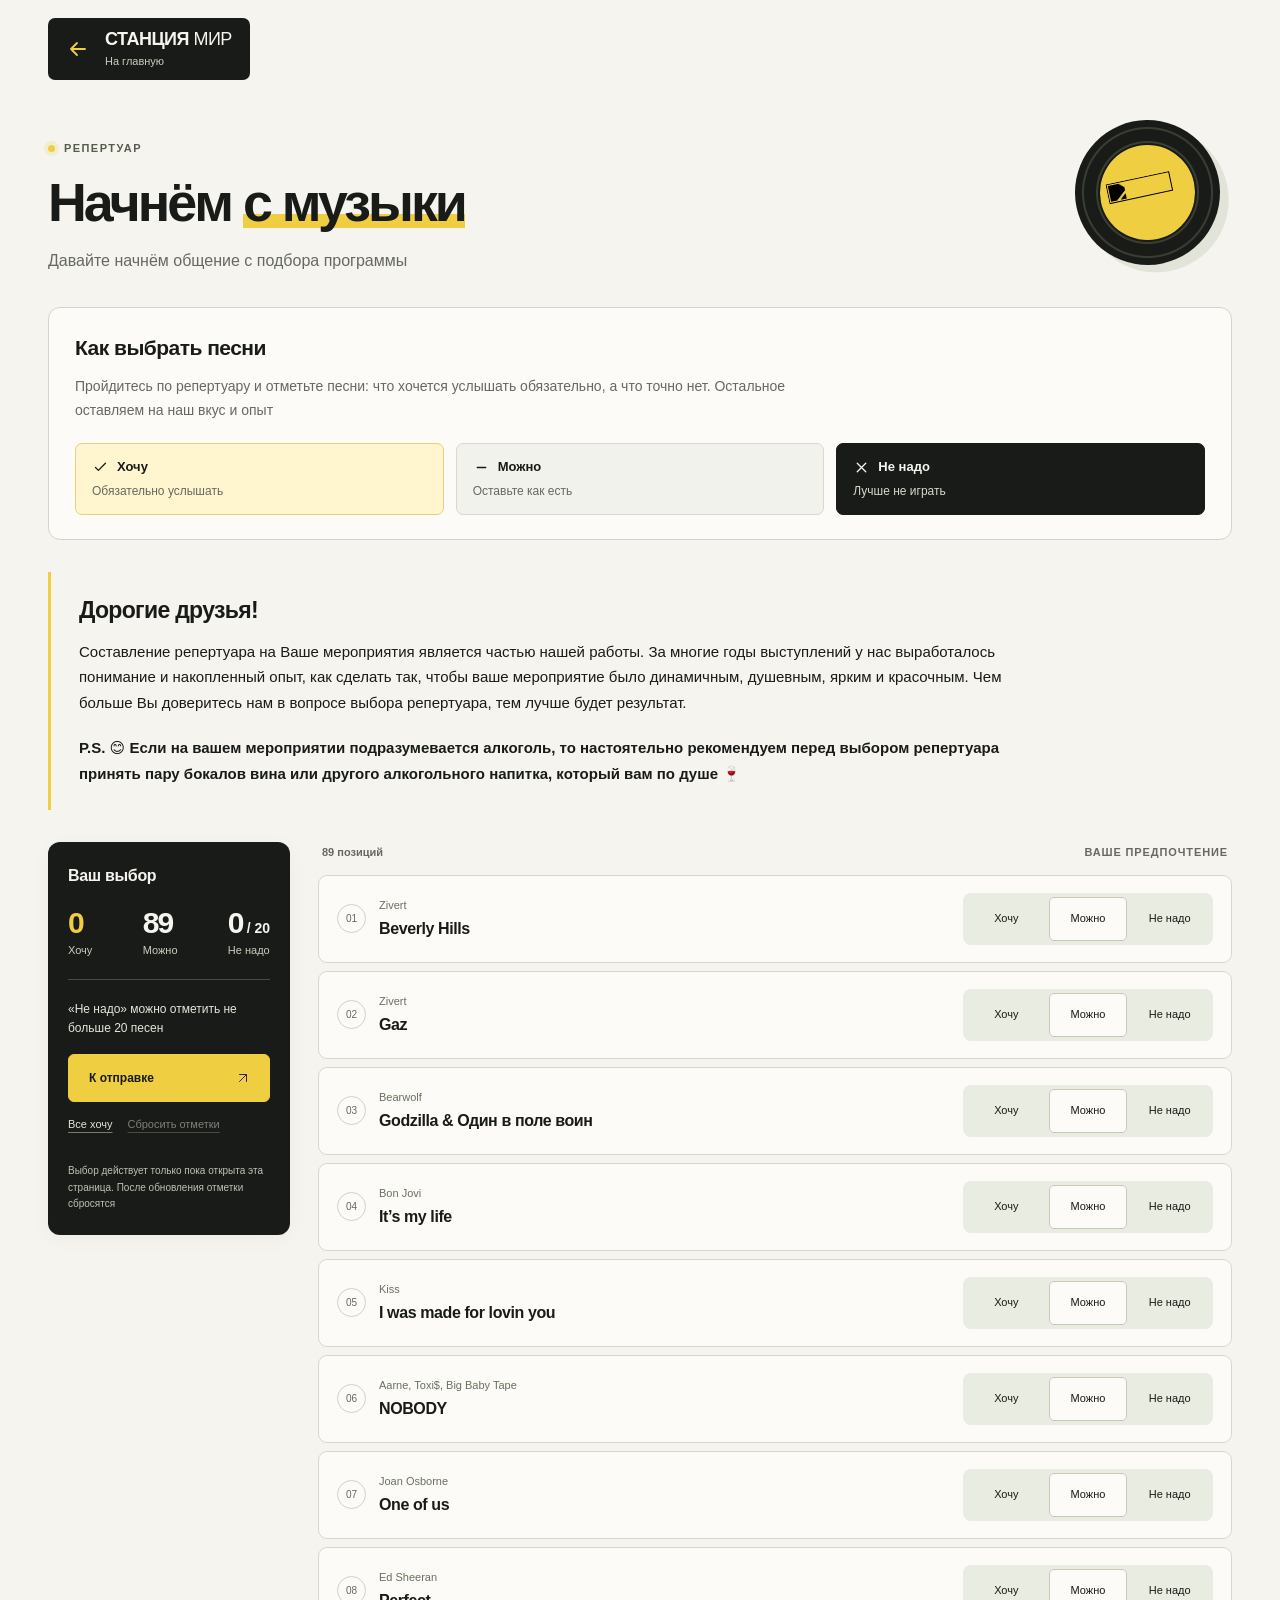
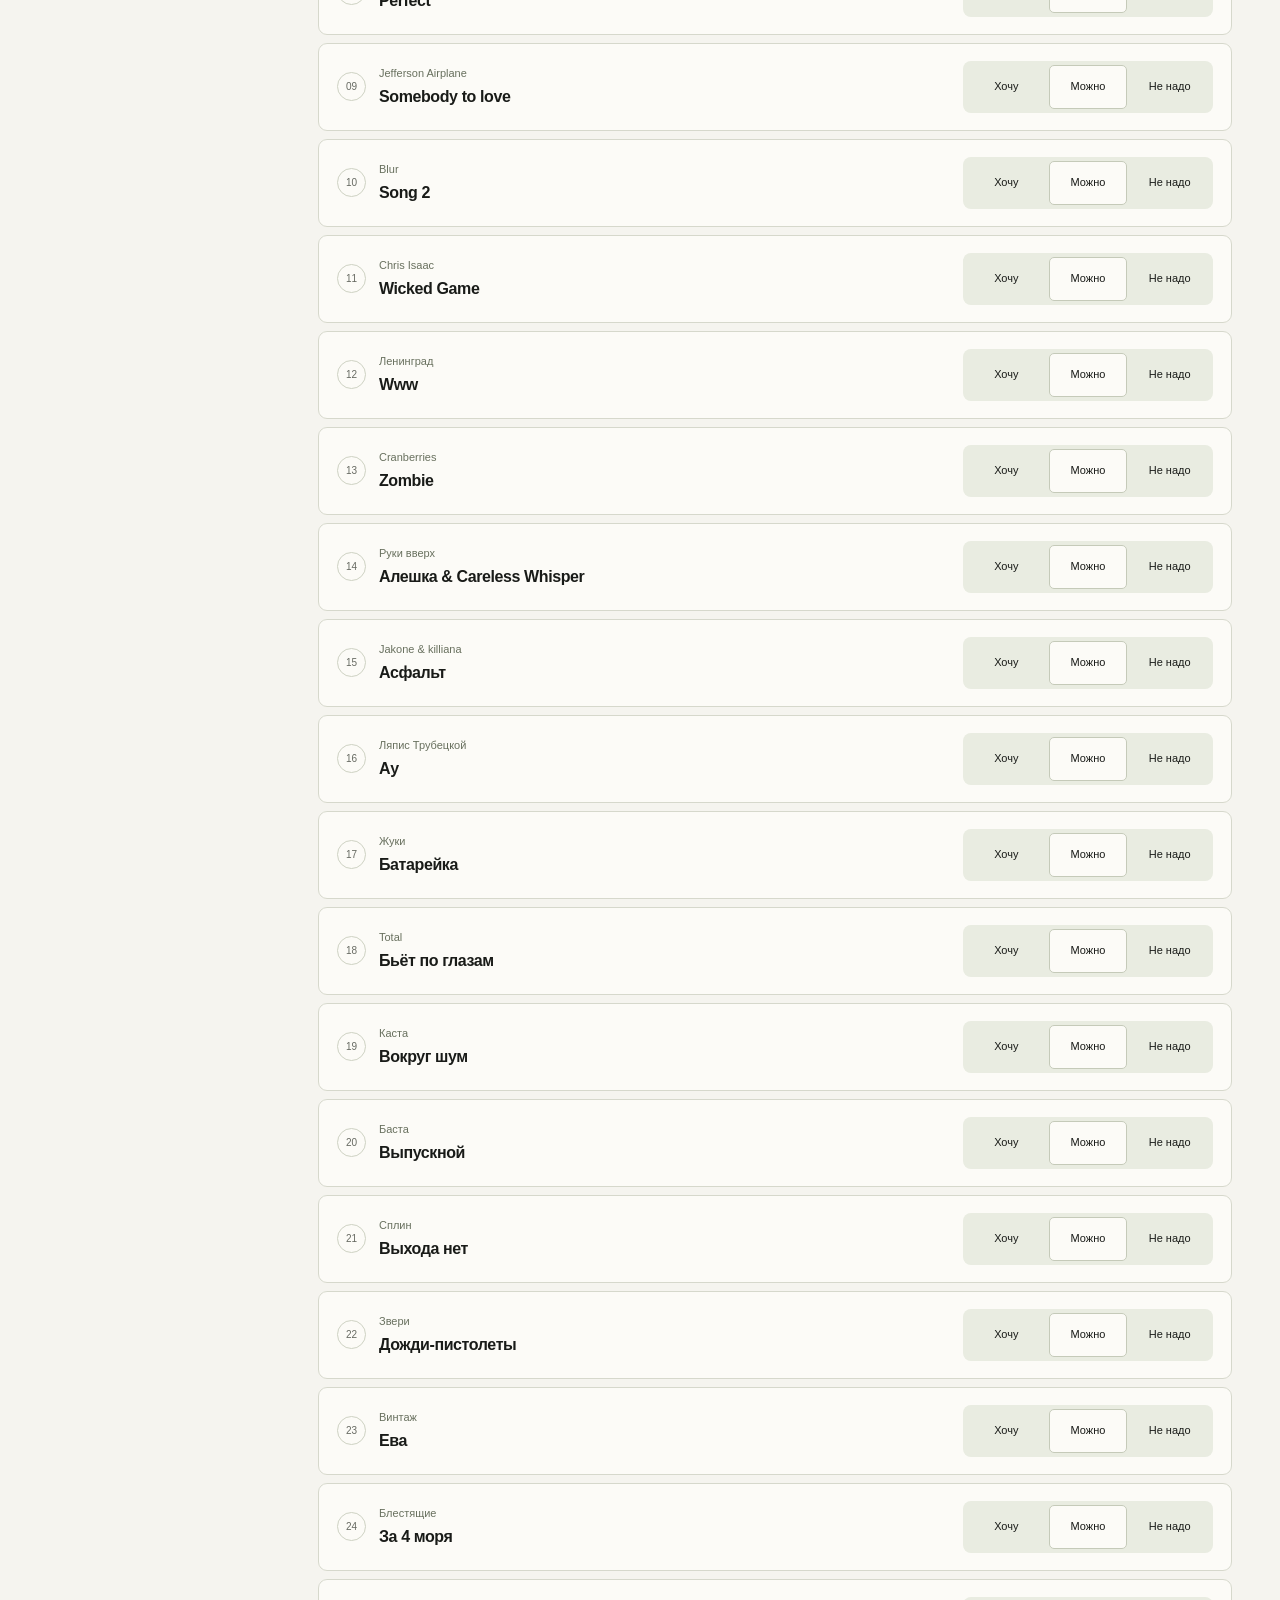
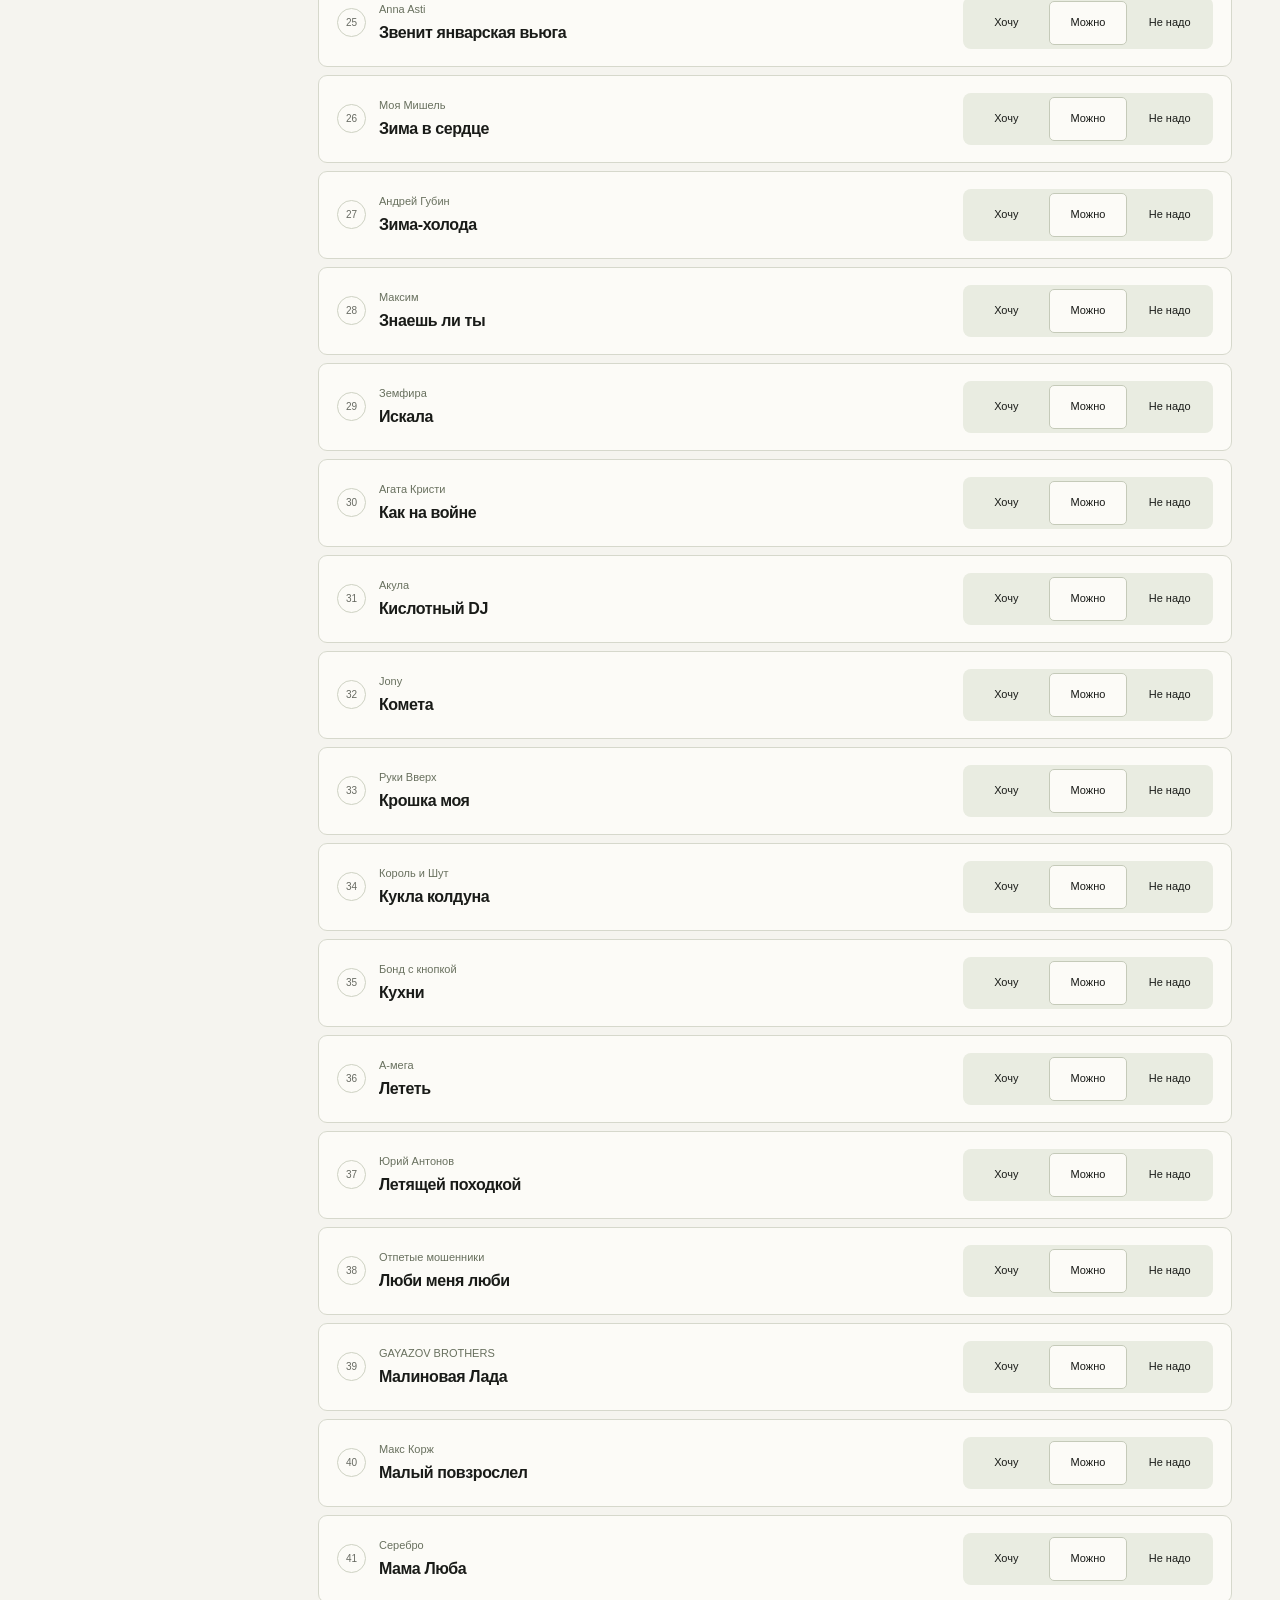
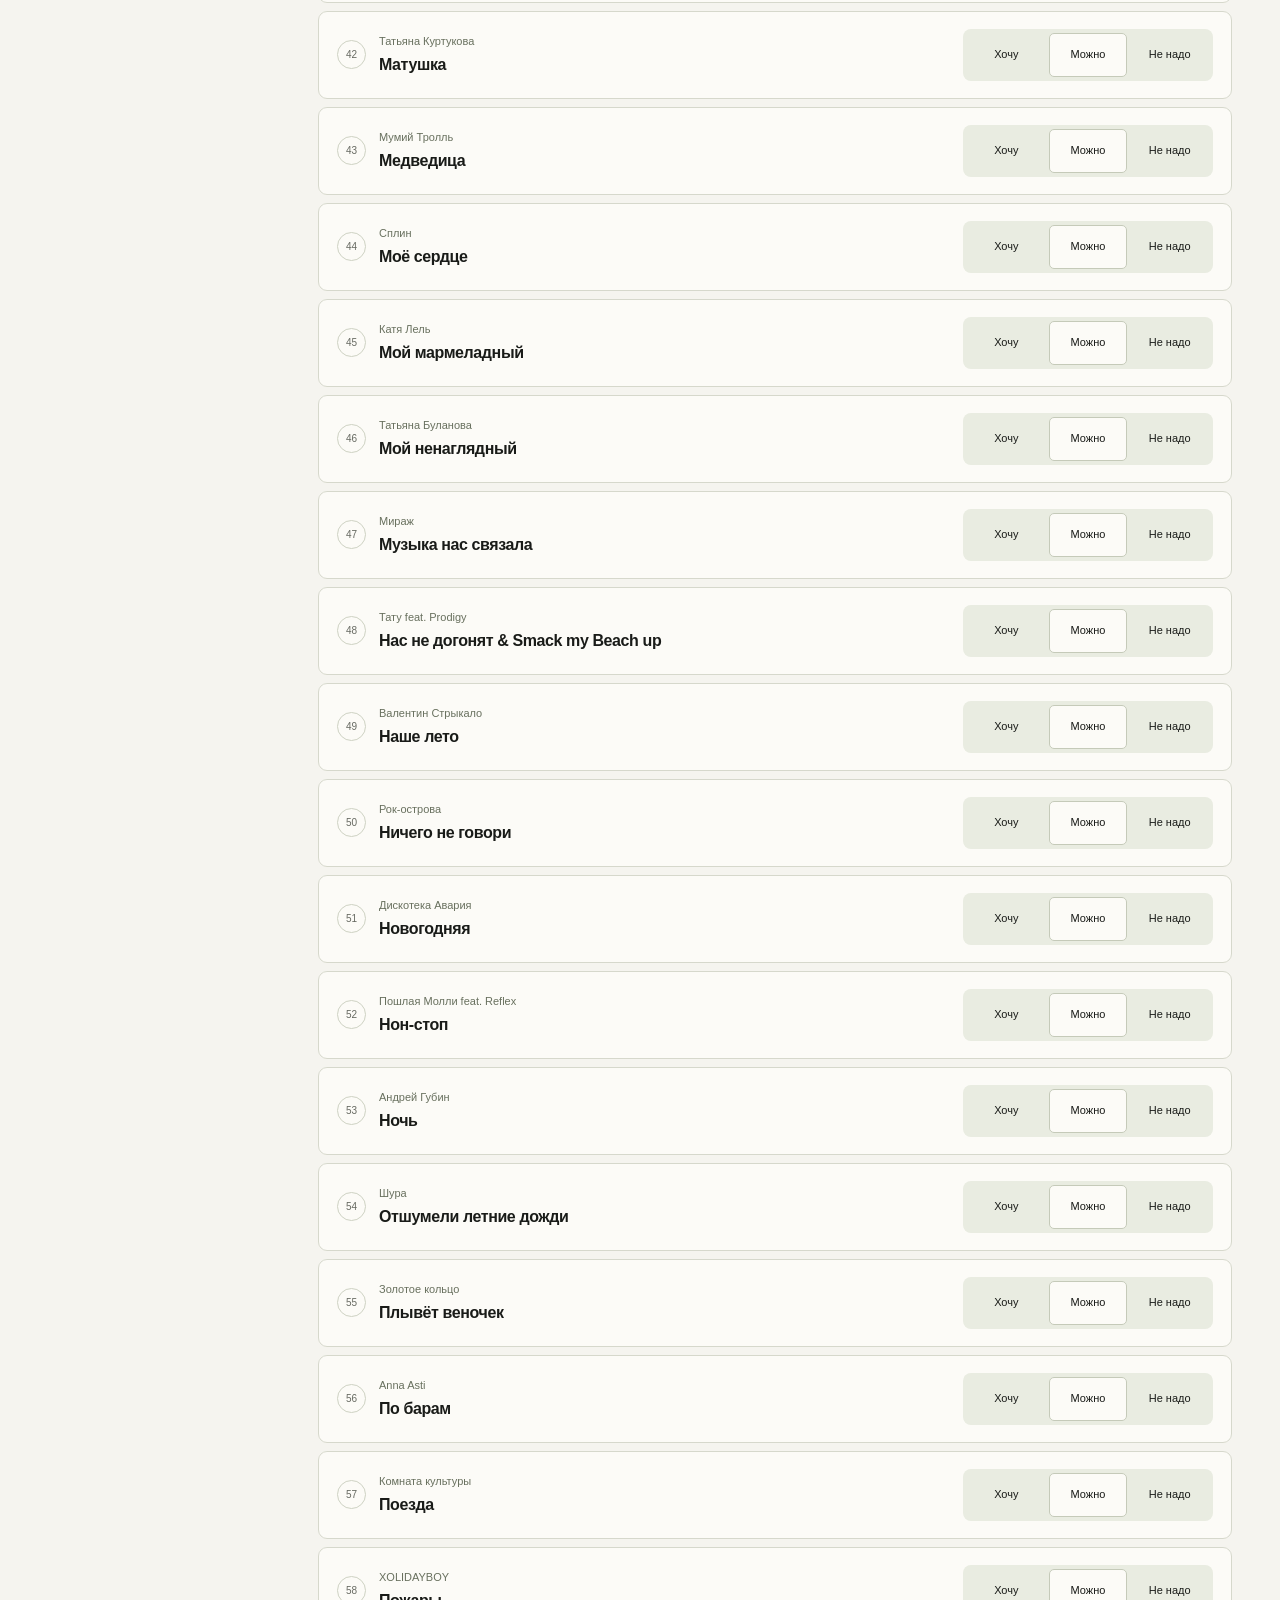
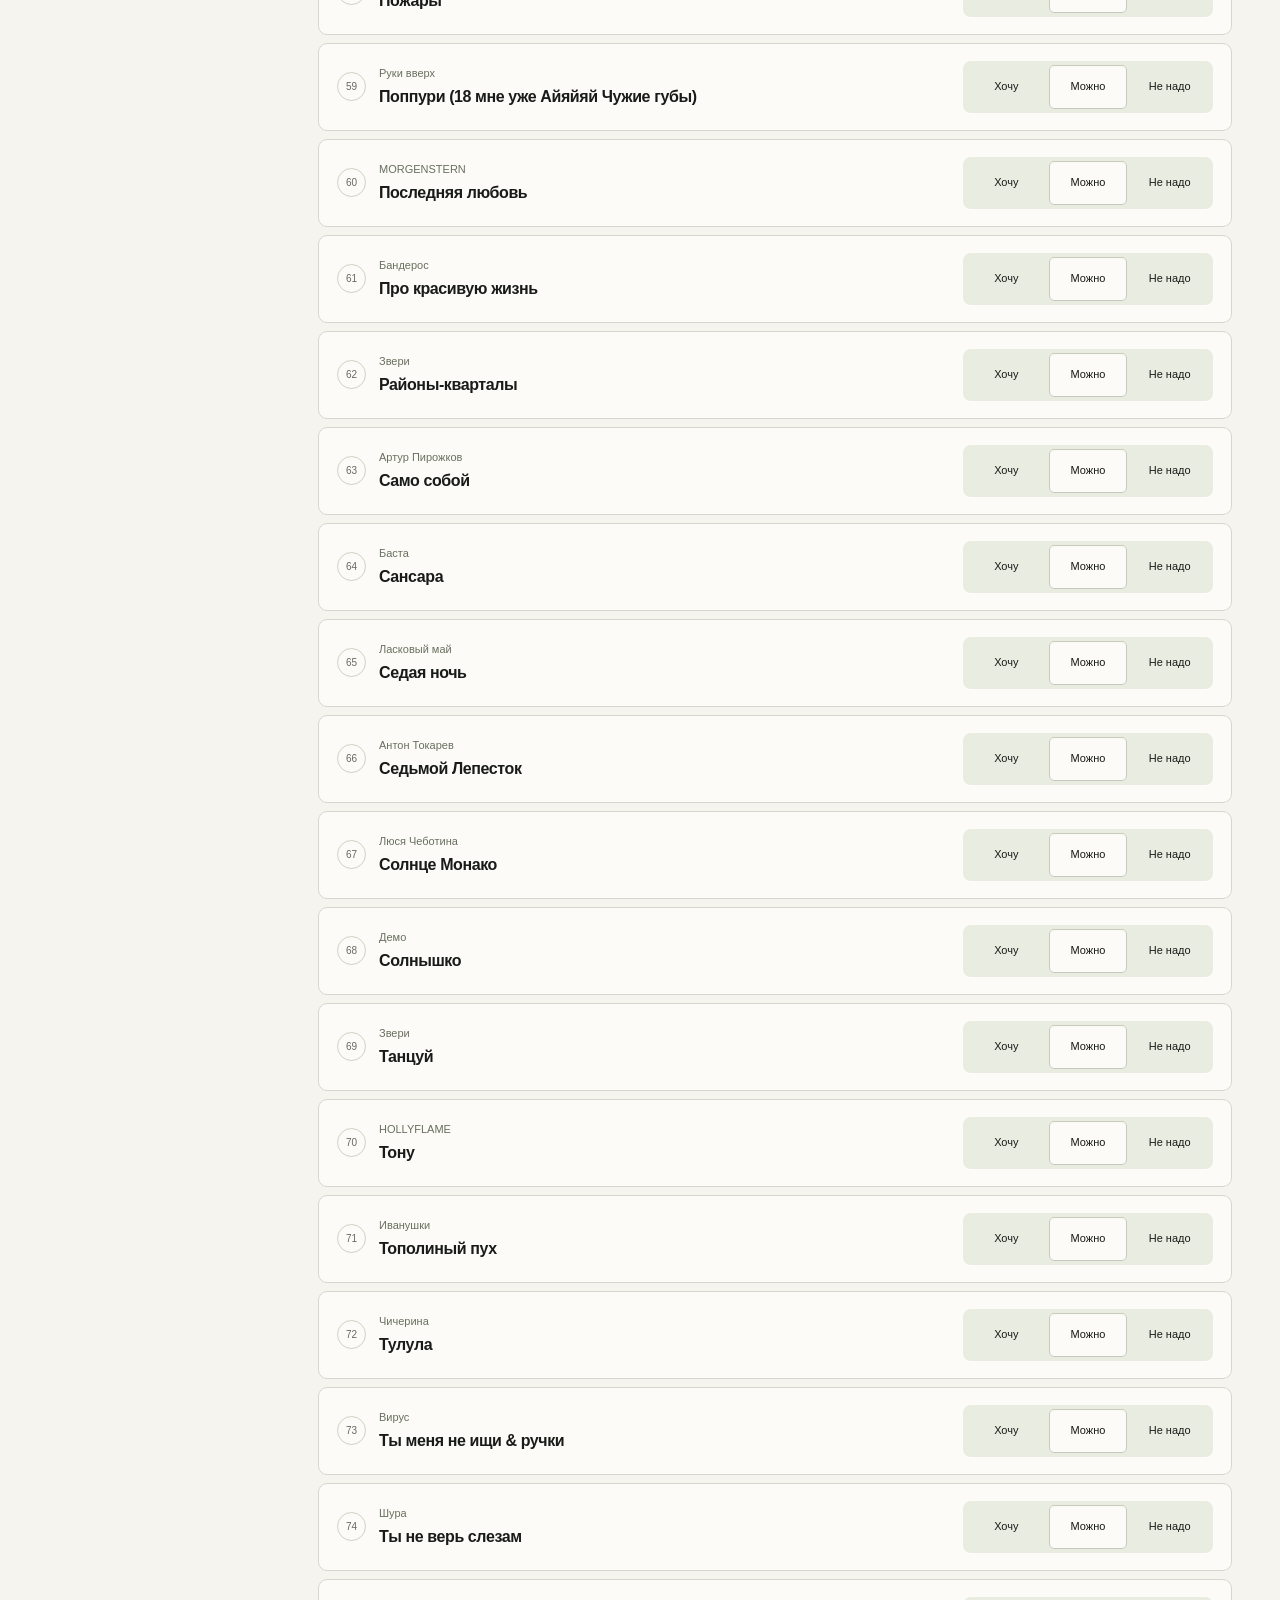
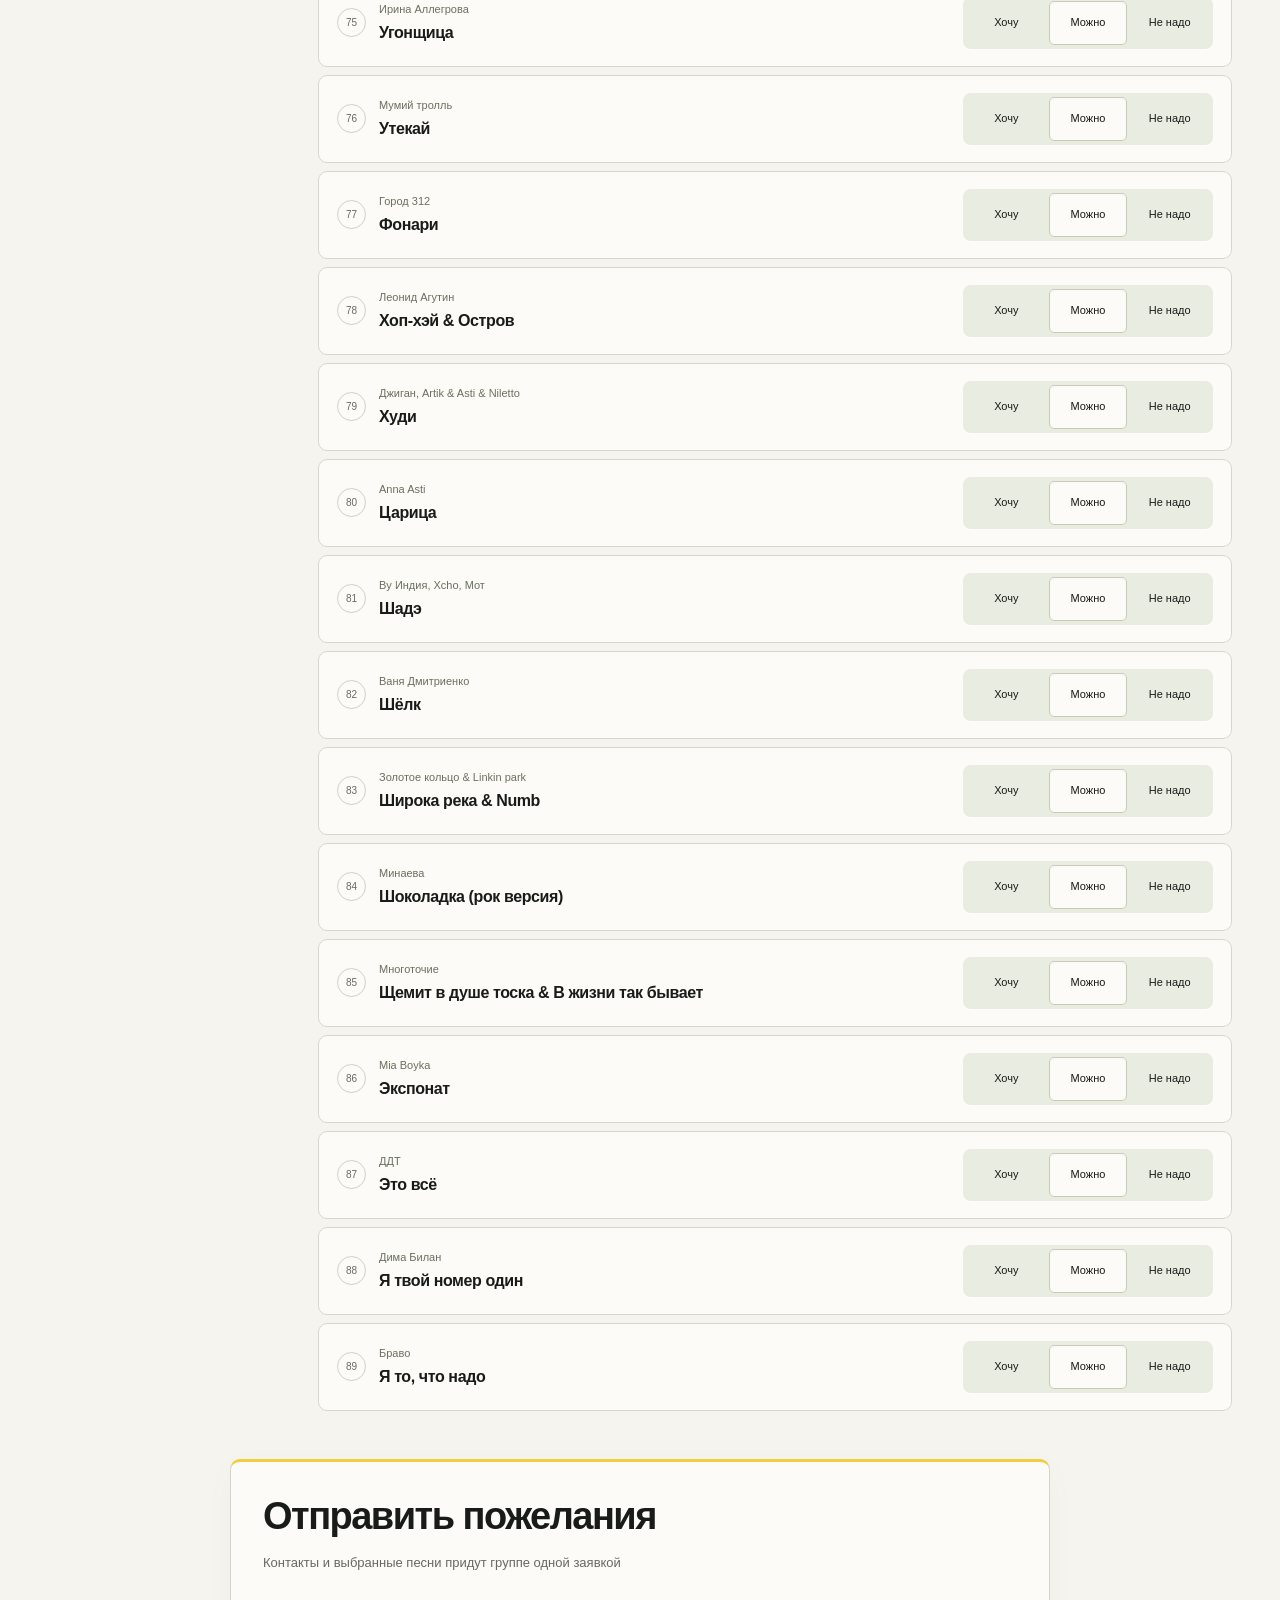
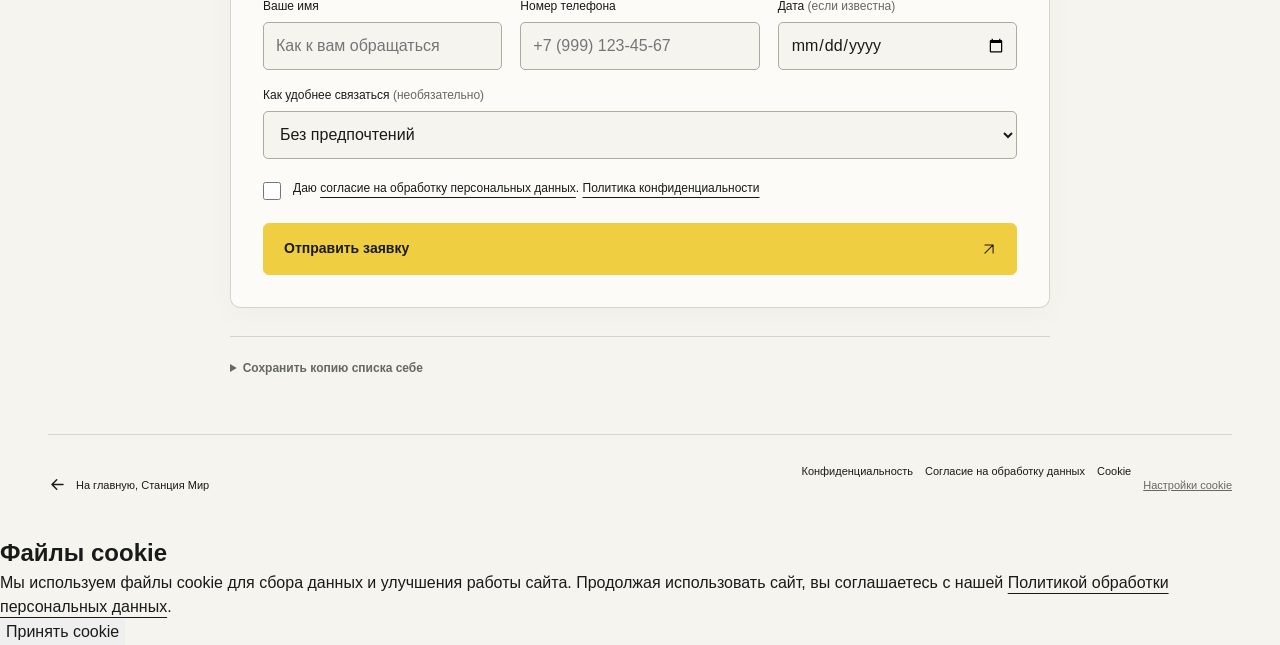
==== commit d01a960b: "Publish Au by Lyapis Trubetskoy in repertoire" ====
--- a/repertoire/index.html
+++ b/repertoire/index.html
@@ -30,7 +30,7 @@
         <h2 id="selection-title">Ваш выбор</h2>
         <dl class="counters" aria-label="Отметки по всему репертуару">
           <div><dt>Хочу</dt><dd id="count-want">0</dd></div>
-          <div><dt>Можно</dt><dd id="count-maybe">88</dd></div>
+          <div><dt>Можно</dt><dd id="count-maybe">89</dd></div>
           <div><dt>Не надо</dt><dd><span id="count-skip">0</span><span class="counter-limit"> / 20</span></dd></div>
         </dl>
         <p id="skip-limit-note" class="skip-limit-note" role="status">«Не надо» можно отметить не больше 20 песен</p>
@@ -55,11 +55,11 @@
   <footer class="page-footer wrap"><a class="footer-home-return" href="/demo-version/"><svg class="ui-icon return-arrow" width="24" height="24" viewBox="0 0 24 24" aria-hidden="true" focusable="false"><path d="M19 12H5m6-6-6 6 6 6" fill="none" stroke="currentColor" stroke-width="1.8" stroke-linecap="round" stroke-linejoin="round"/demo-version/></svg>На главную, Станция Мир</a><nav aria-label="Документы и настройки"><a href="/demo-version/legal/privacy.html">Конфиденциальность</a><a href="/demo-version/legal/consent.html">Согласие на обработку данных</a><a href="/demo-version/legal/cookies.html">Cookie</a><button type="button" data-cookie-settings>Настройки cookie</button></nav></footer>
 
   <dialog id="reset-dialog" aria-labelledby="reset-title" aria-describedby="reset-description">
-    <h2 id="reset-title">Сбросить все отметки?</h2><p id="reset-description">Все 88 позиций снова станут «Можно»</p>
+    <h2 id="reset-title">Сбросить все отметки?</h2><p id="reset-description">Все 89 позиций снова станут «Можно»</p>
     <form method="dialog" class="dialog-actions"><button class="button button-outline" value="cancel" autofocus>Оставить выбор</button><button class="button button-yellow" value="reset">Сбросить</button></form>
   </dialog>
   <dialog id="want-all-dialog" aria-labelledby="want-all-title" aria-describedby="want-all-description">
-    <h2 id="want-all-title">Отметить всё как «Хочу»?</h2><p id="want-all-description">Все 88 позиций получат «Хочу». Потом любую отметку можно поменять</p>
+    <h2 id="want-all-title">Отметить всё как «Хочу»?</h2><p id="want-all-description">Все 89 позиций получат «Хочу». Потом любую отметку можно поменять</p>
     <form method="dialog" class="dialog-actions"><button class="button button-outline" value="cancel" autofocus>Оставить как есть</button><button class="button button-yellow" value="want-all">Да, все хочу</button></form>
   </dialog>
 </body>
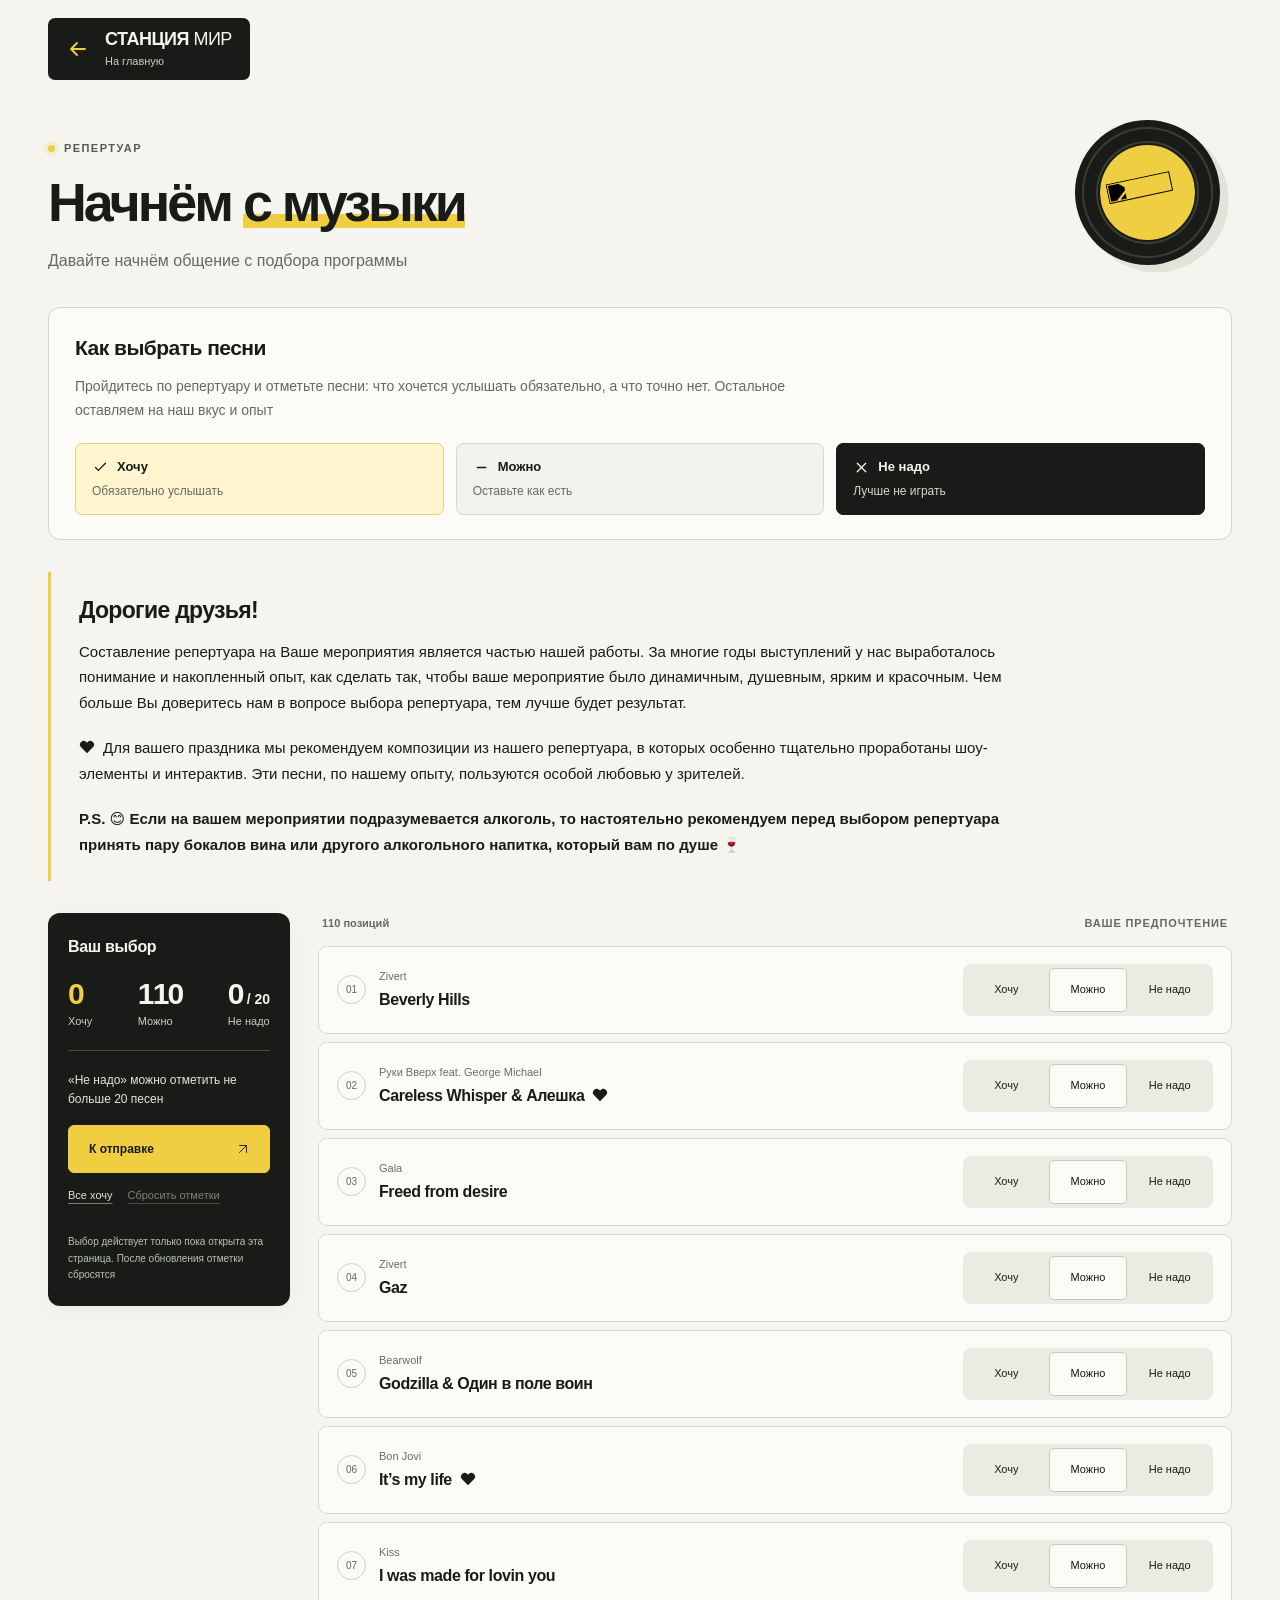
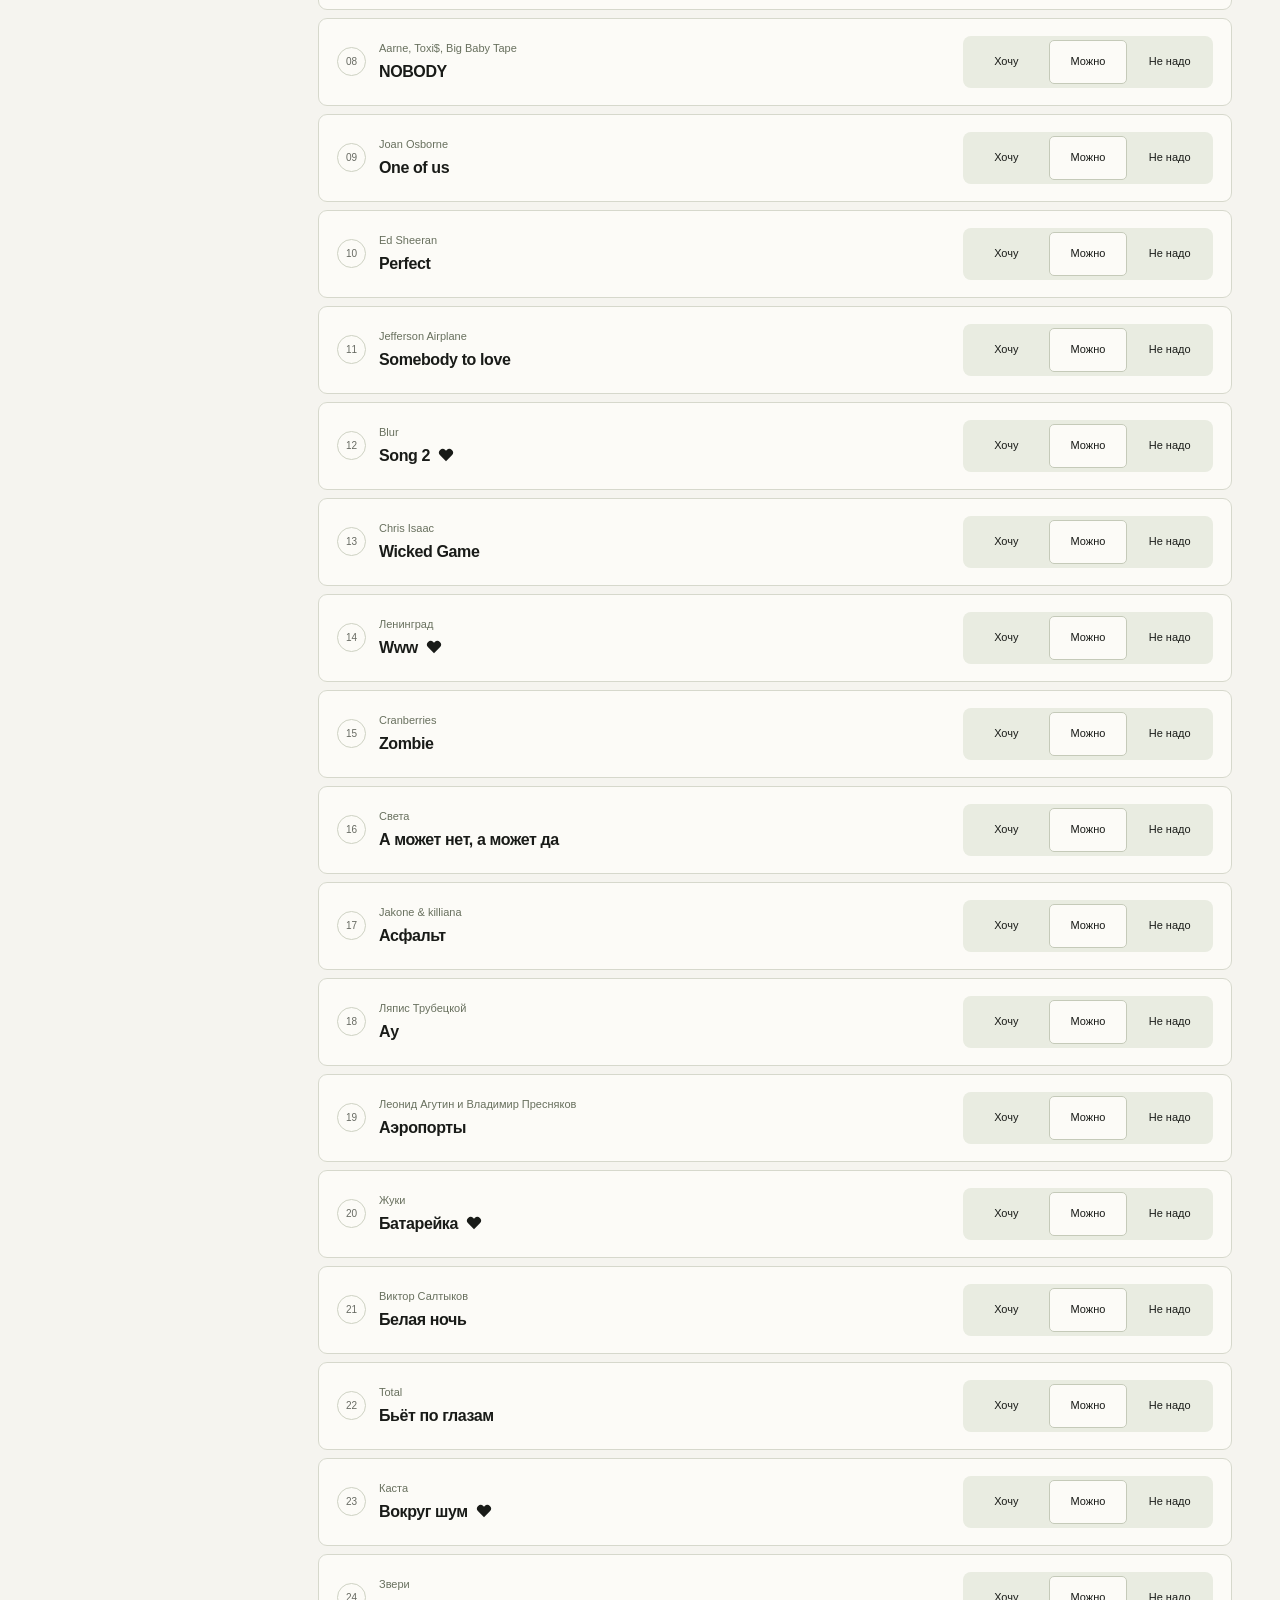
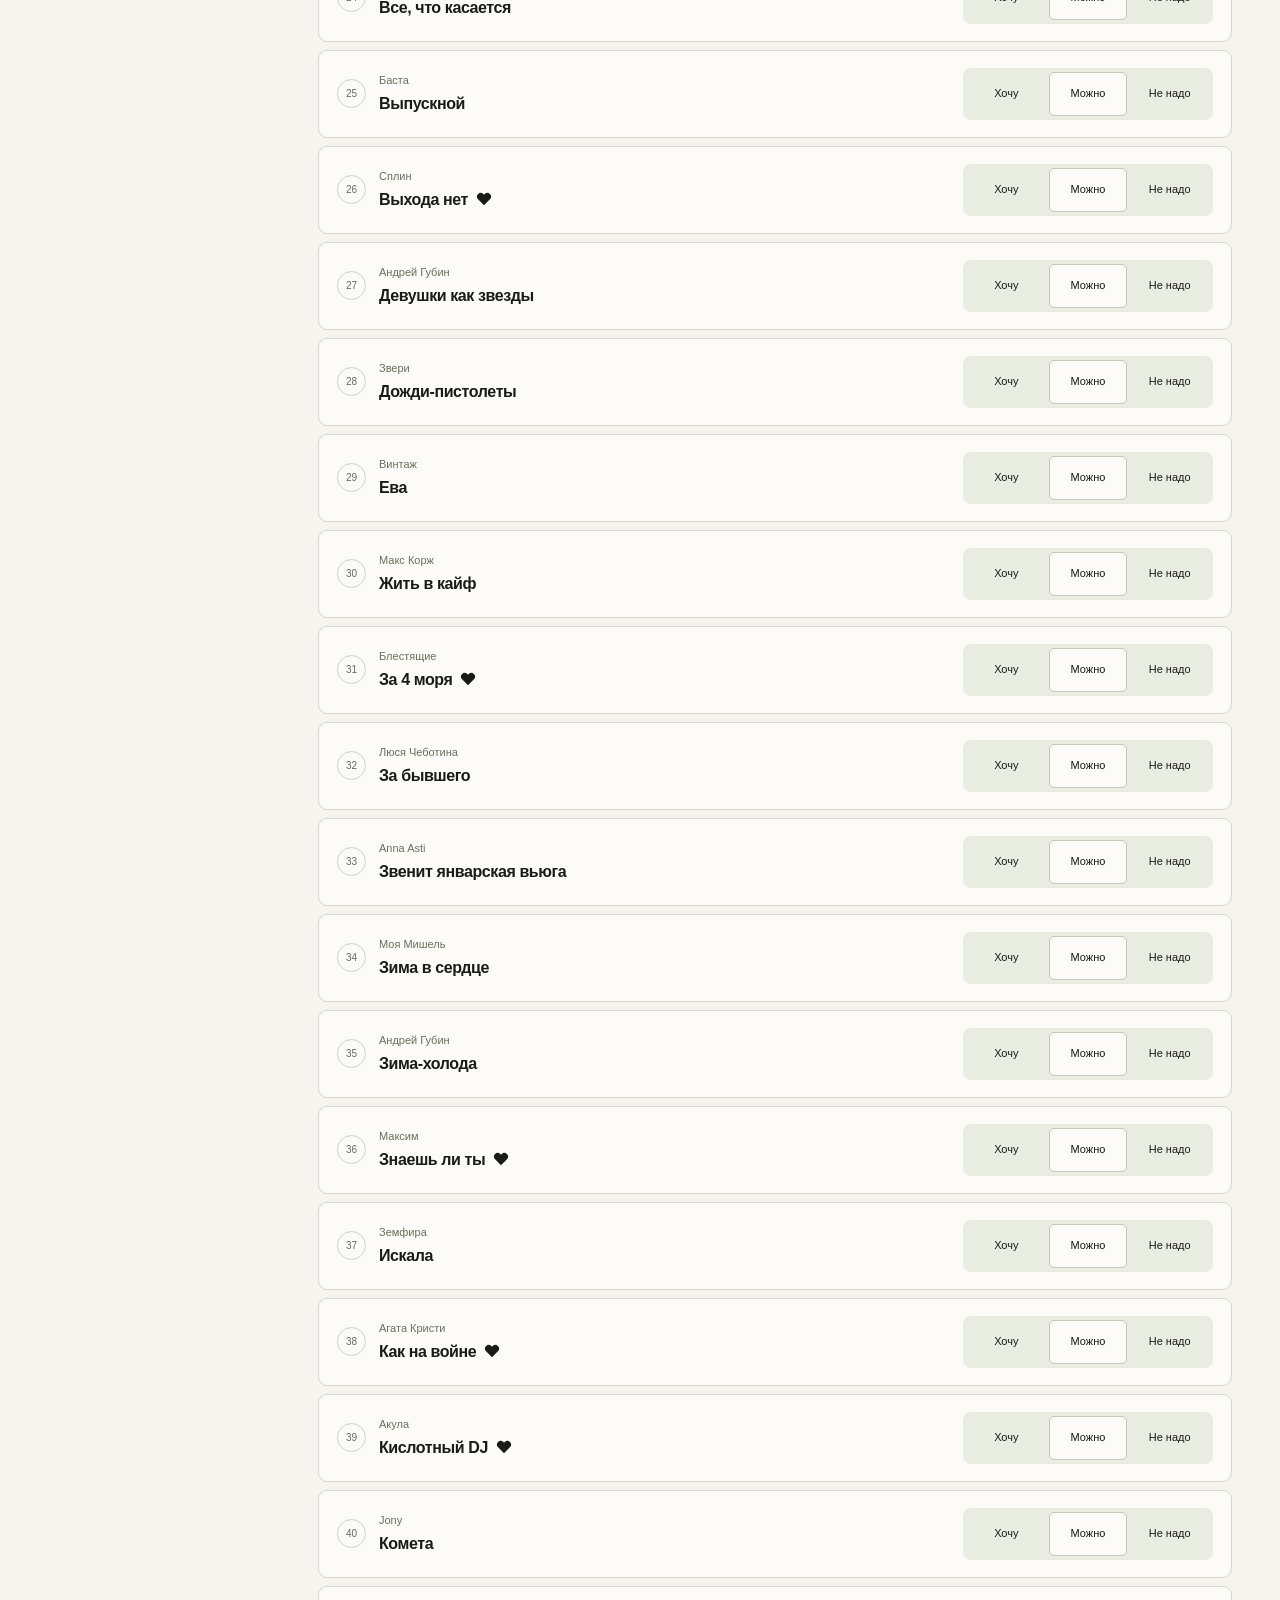
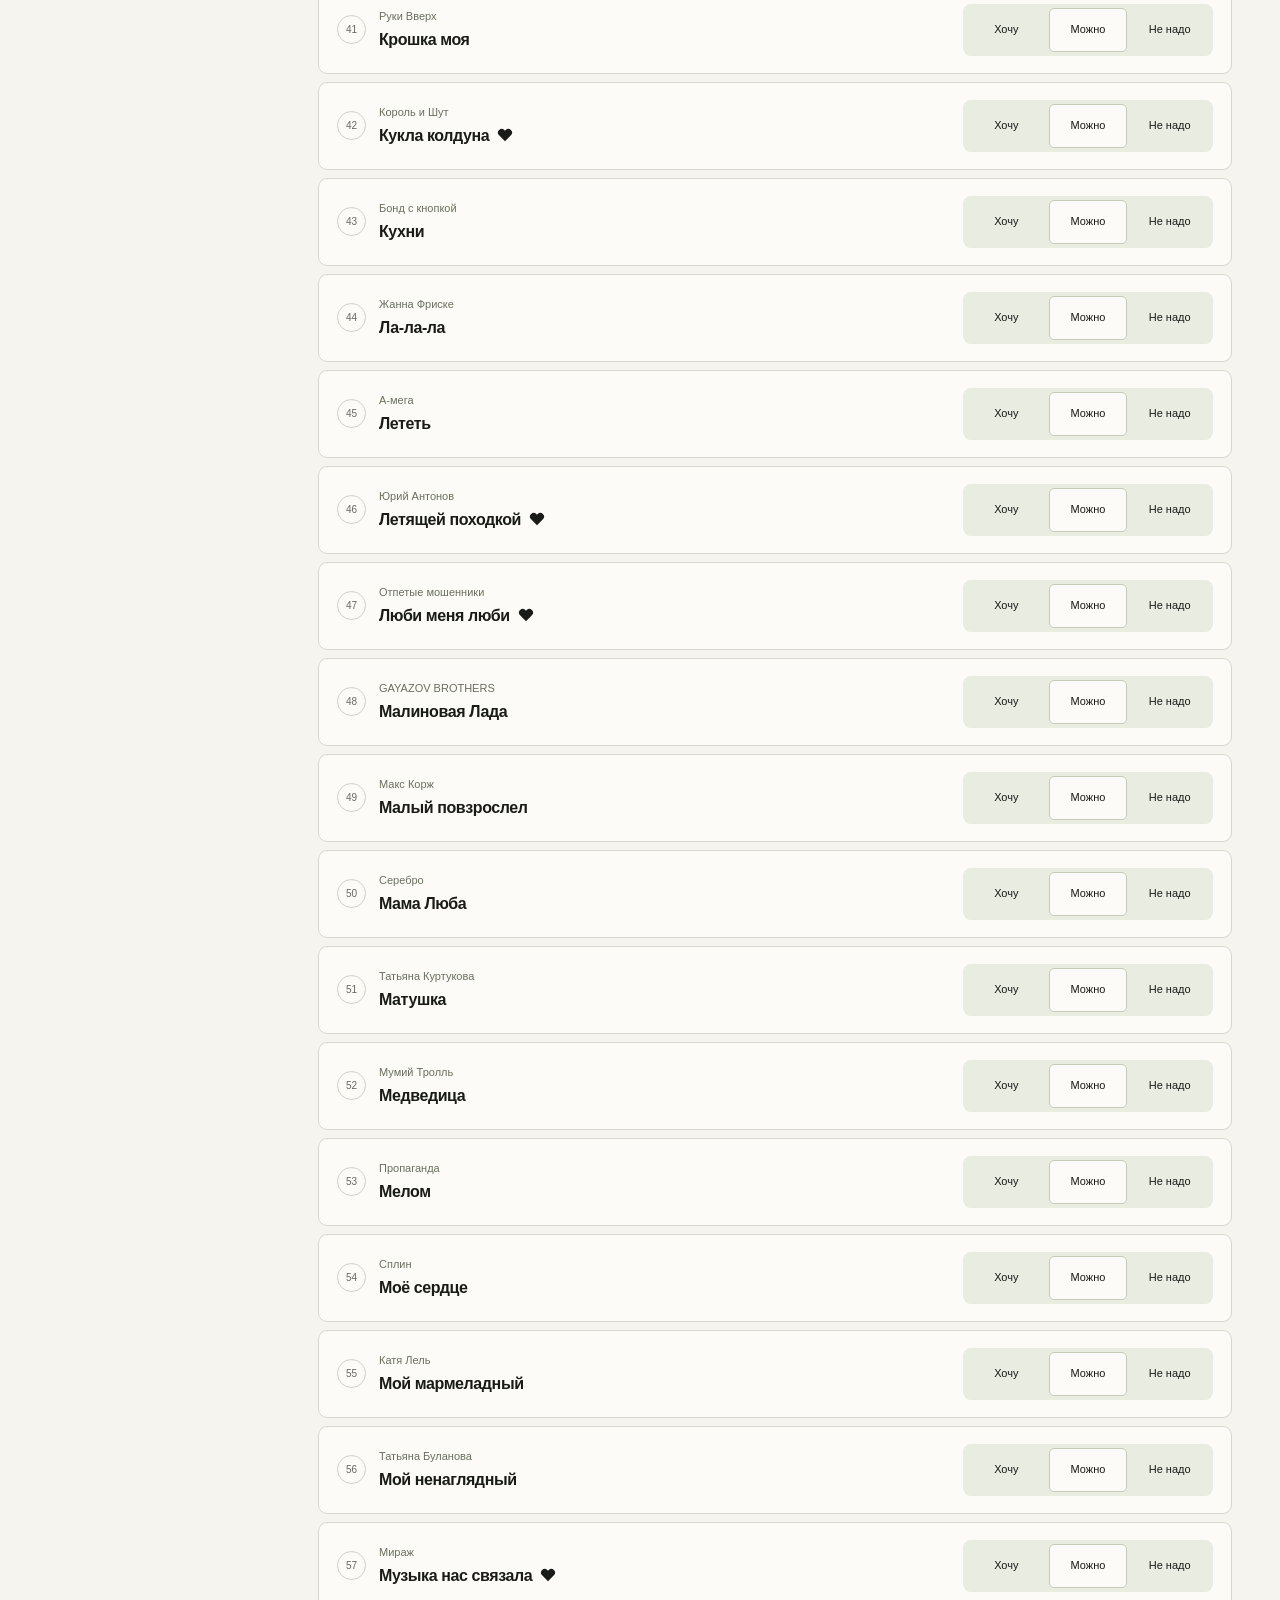
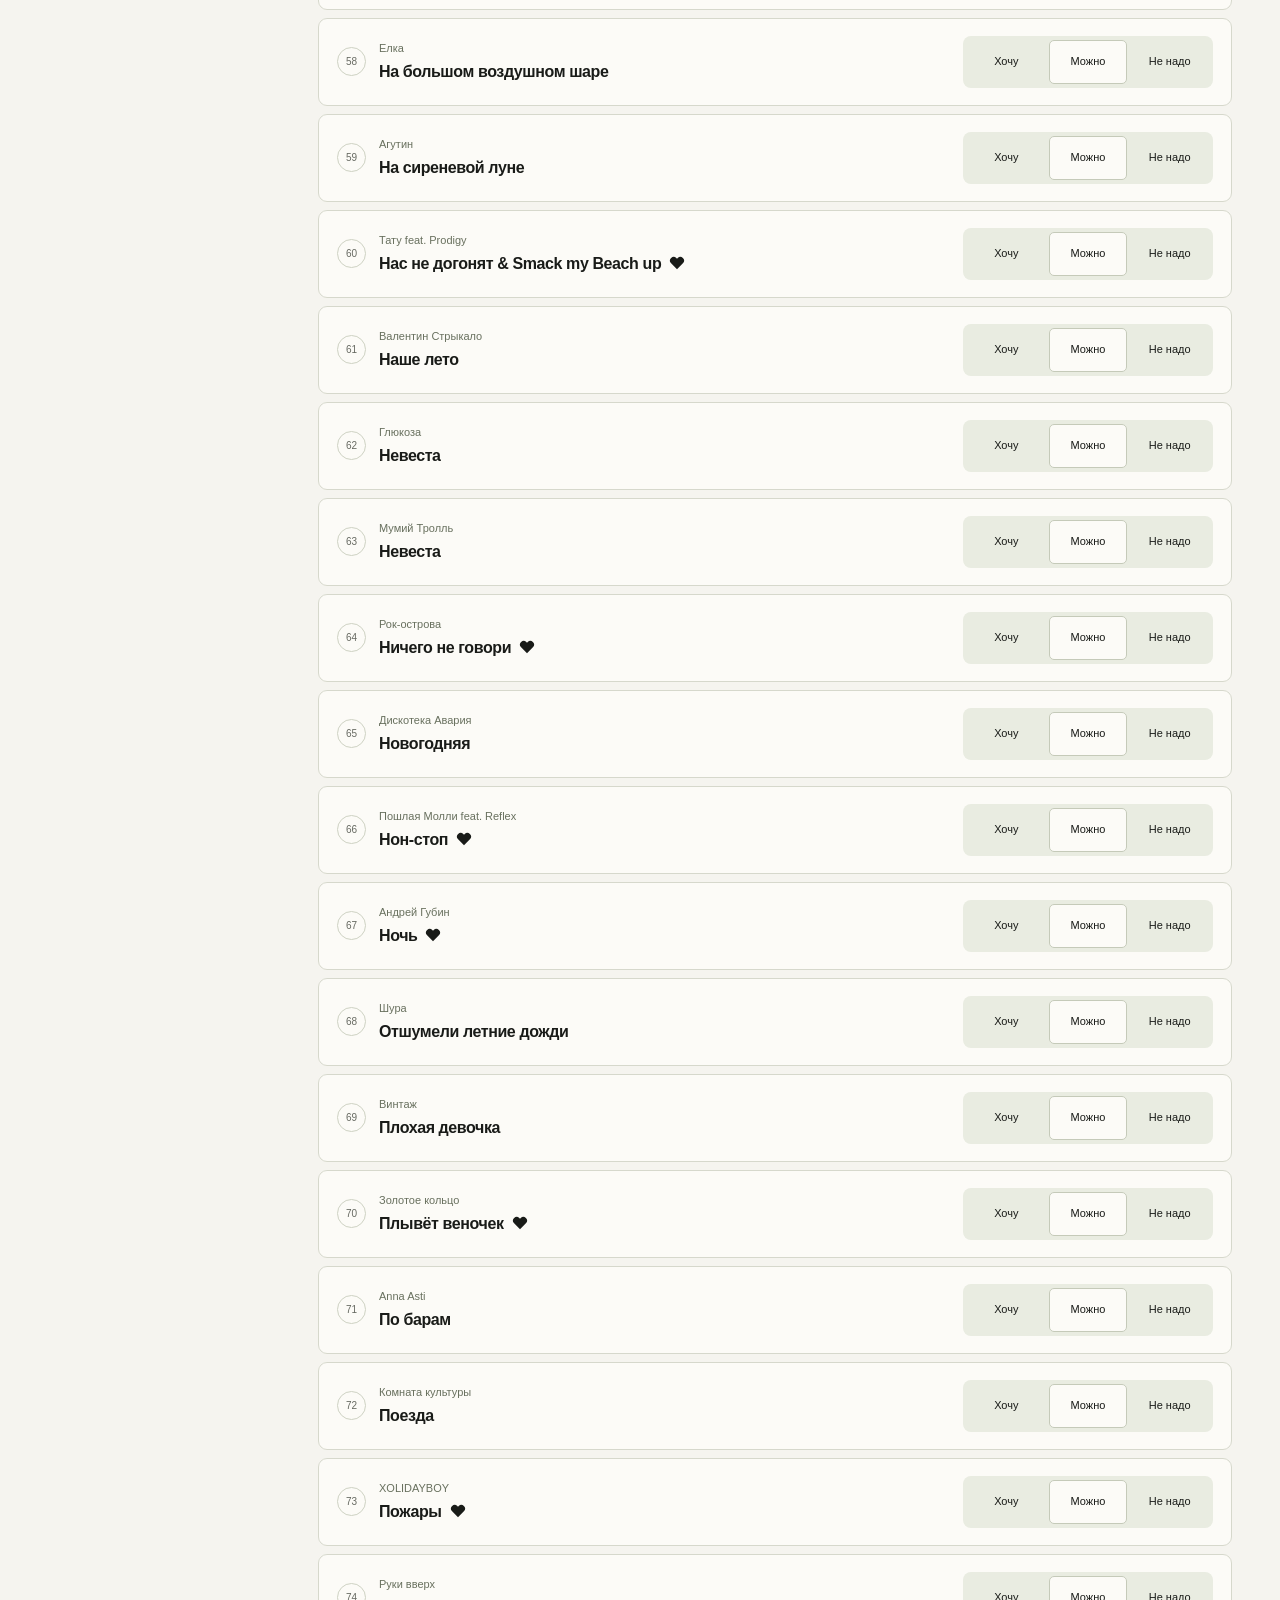
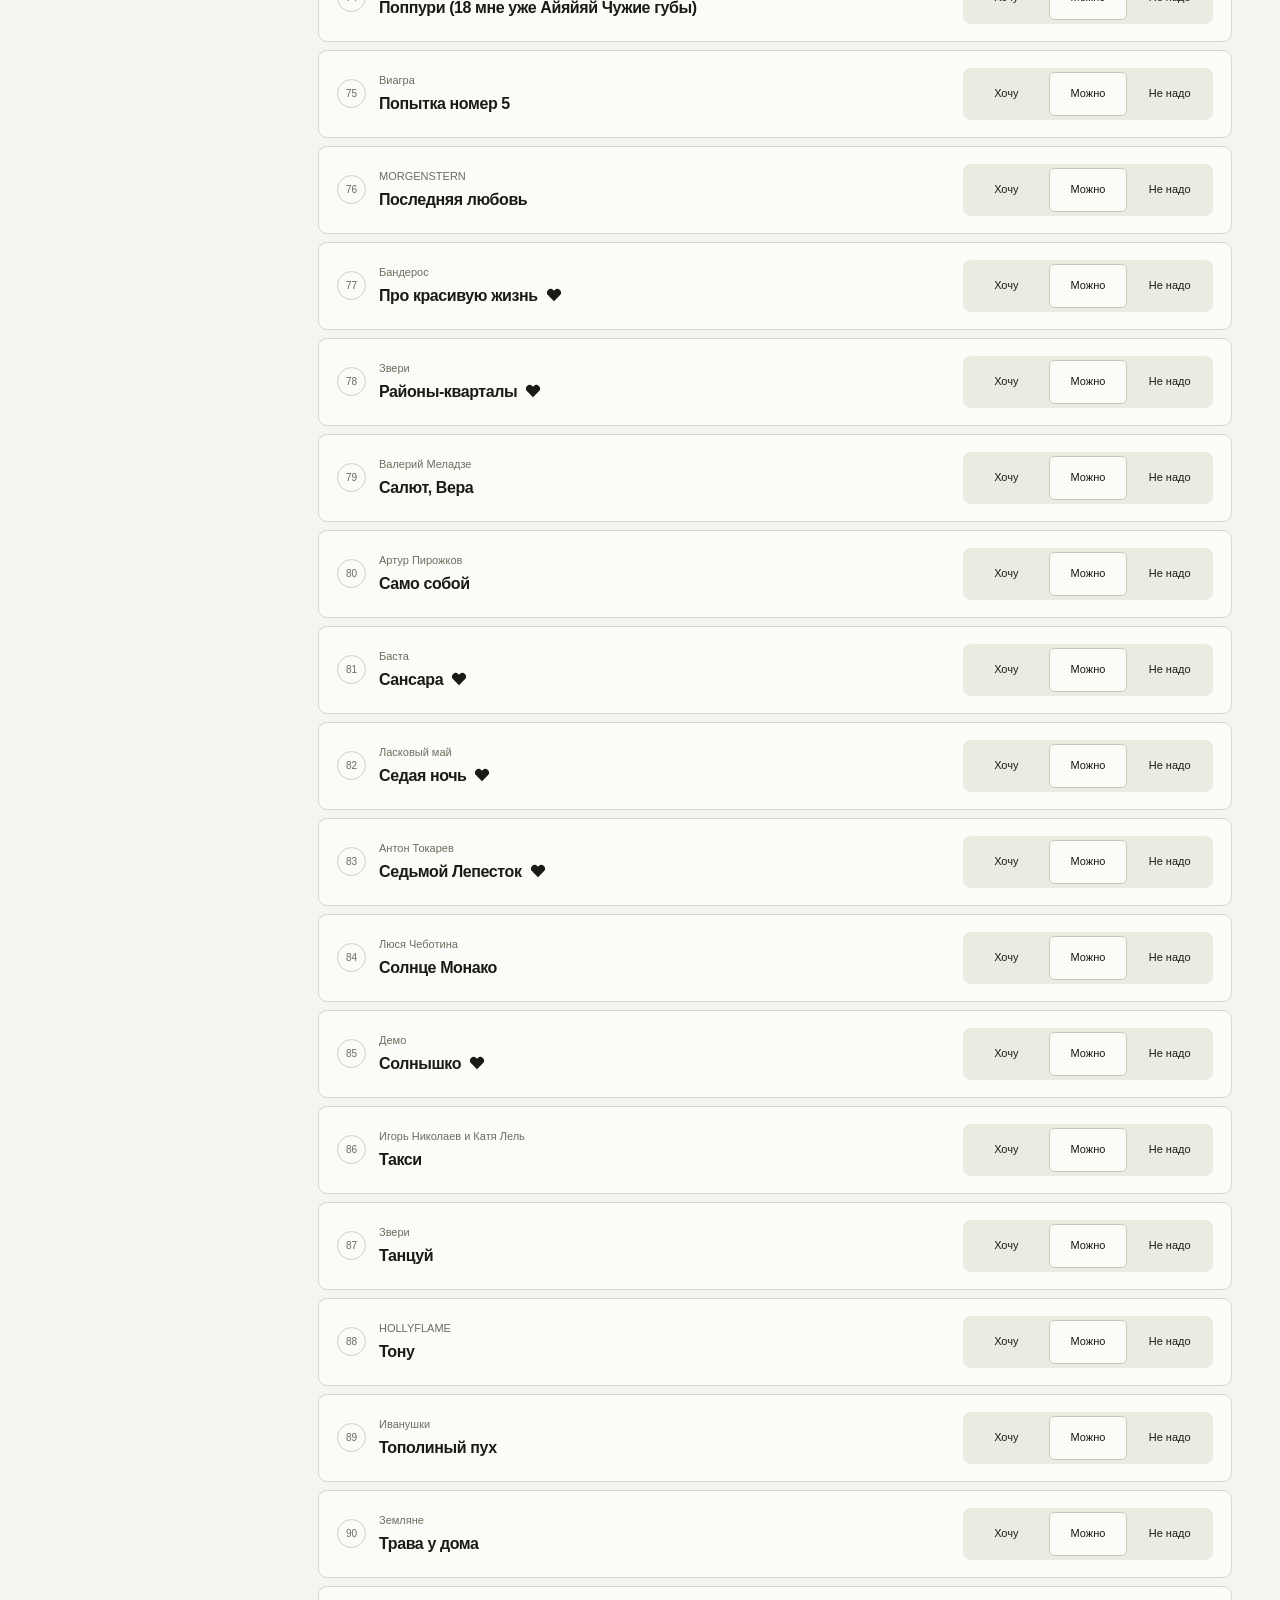
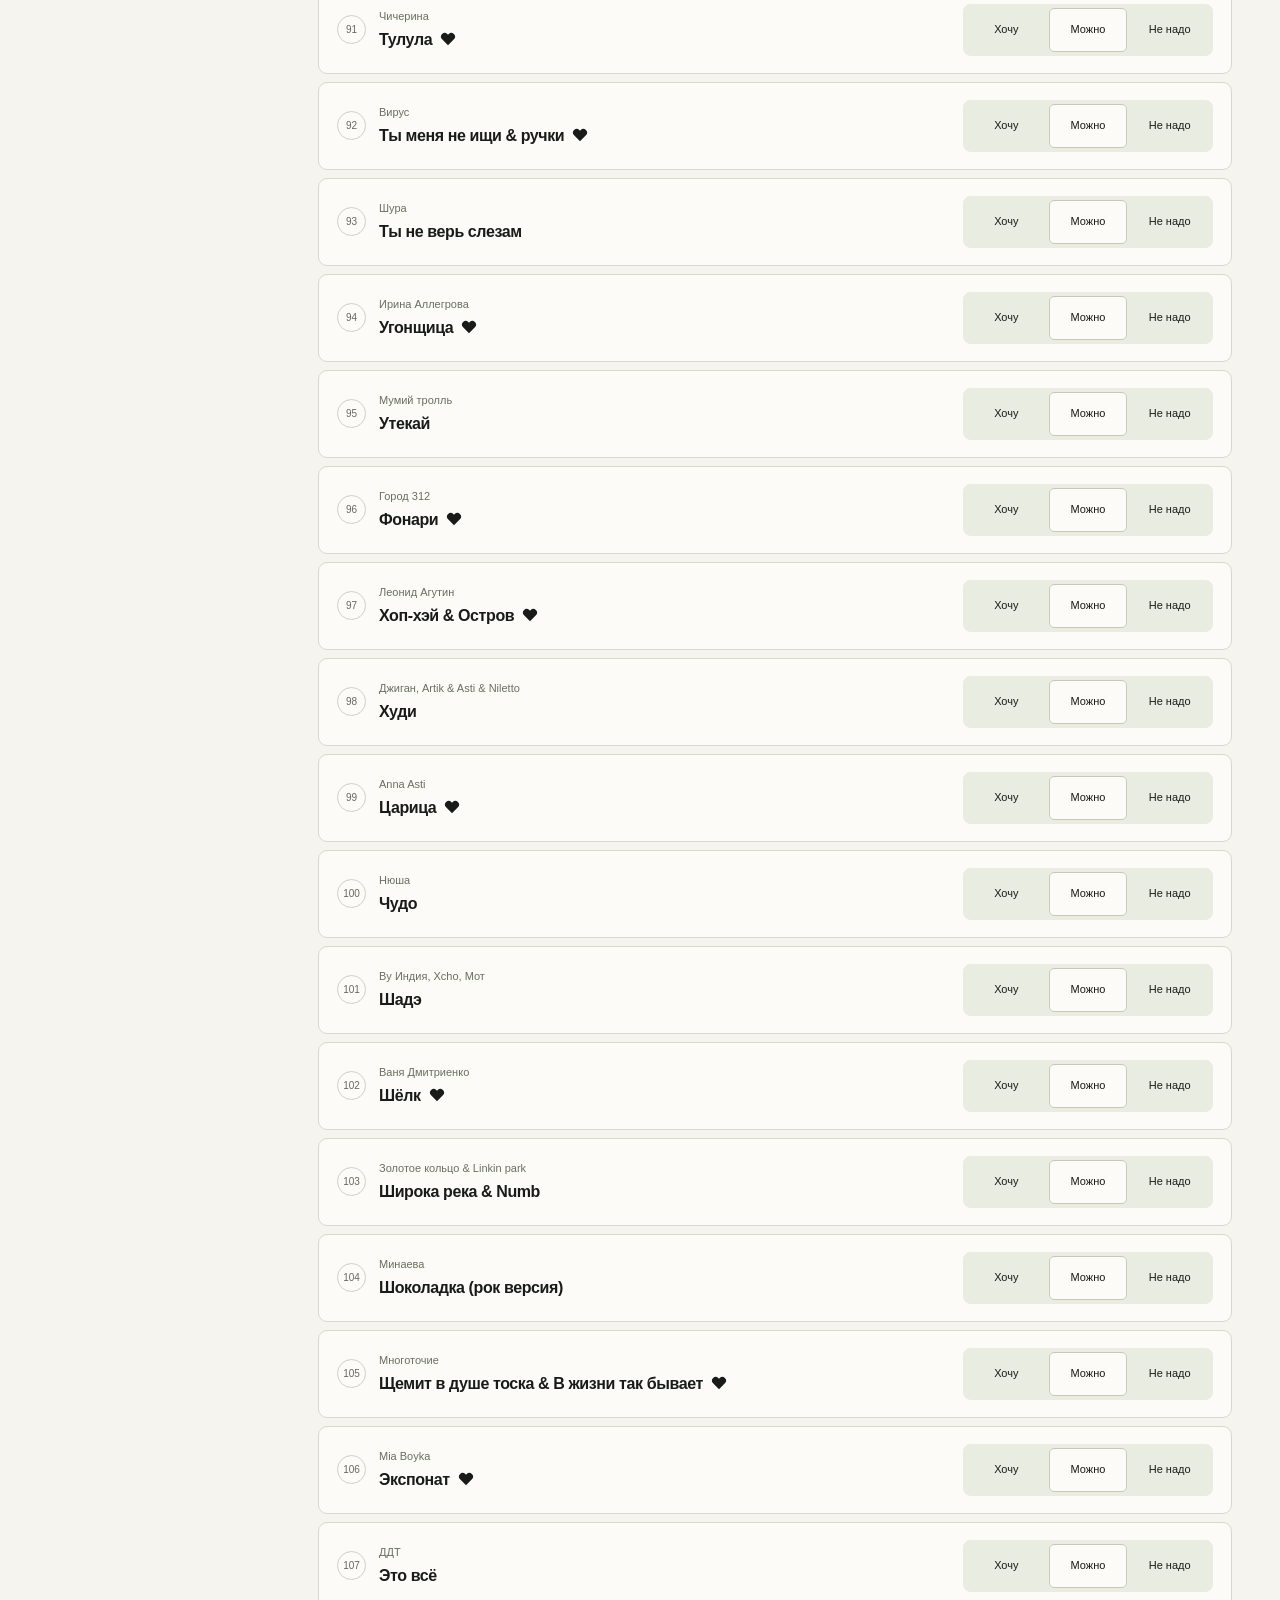
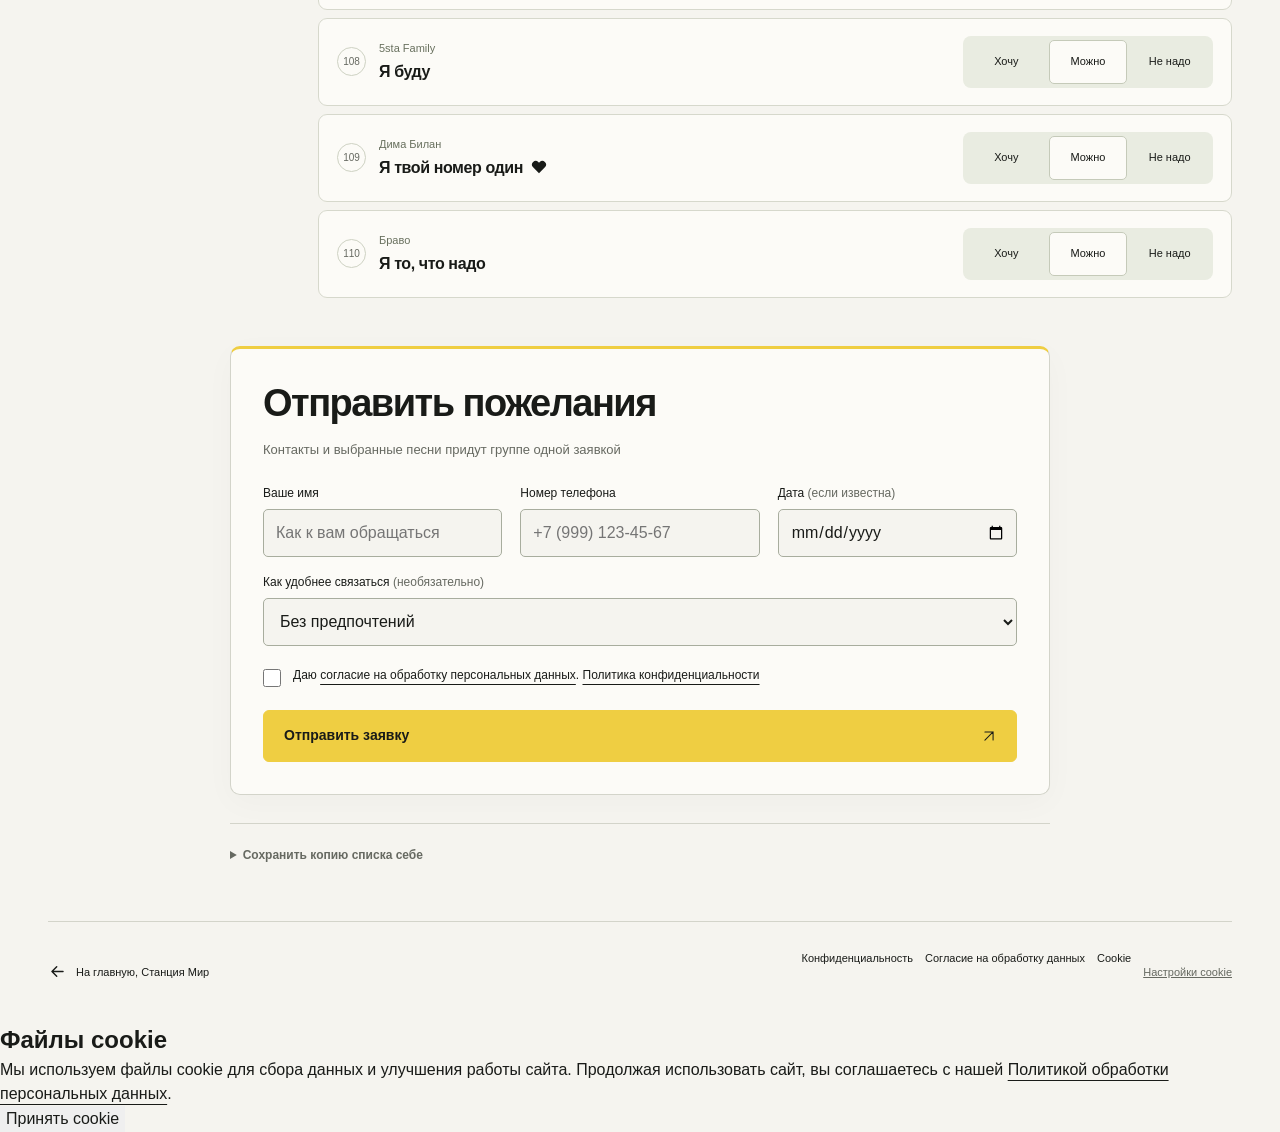
==== commit b2728f19: "Publish 110-song repertoire and band recommendations" ====
--- a/repertoire/index.html
+++ b/repertoire/index.html
@@ -7,9 +7,10 @@
   <meta name="robots" content="noindex, nofollow">
   <meta name="description" content="Репертуар кавер-группы «Станция Мир». Выберите песни и отправьте пожелания вместе с контактами группе.">
   <title>Выбор песен | Станция Мир</title>
-  <link rel="stylesheet" href="./repertoire.css?v=20260930-vinyl-spin">
+  <link rel="icon" type="image/png" sizes="512x512" href="/demo-version/assets/logo-ava-512.png?v=20260930-catalog89-icons"><link rel="apple-touch-icon" href="/demo-version/assets/logo-ava-512.png?v=20260930-catalog89-icons">
+  <link rel="stylesheet" href="./repertoire.css?v=20261001-catalog110-recs">
   <link rel="stylesheet" href="/demo-version/shared/privacy.css">
-  <script type="module" src="./boot.mjs?v=20260930-limit20"></script>
+  <script type="module" src="./boot.mjs?v=20261001-catalog110-recs"></script>
 </head>
 <body>
   <a class="skip-link" href="#main">К выбору песен</a>
@@ -21,7 +22,7 @@
     <section class="intro" aria-labelledby="page-title"><p class="eyebrow">РЕПЕРТУАР</p><h1 id="page-title">Начнём <span class="heading-accent">с музыки</span></h1><p class="repertoire-intro">Давайте начнём общение с подбора программы</p><div class="repertoire-disc" aria-hidden="true"><span><img src="/demo-version/assets/logo-full-white.webp" width="680" height="280" alt="" decoding="async"></span></div></section>
 <form id="request-form" data-repertoire="true" method="post" action="/demo-version/api/requests"><fieldset id="request-fields" disabled><legend class="sr-only">Контакты и пожелания к программе</legend>
 <div class="selection-guide"><h2>Как выбрать песни</h2><p>Пройдитесь по репертуару и отметьте песни: что хочется услышать обязательно, а что точно нет. Остальное оставляем на наш вкус и опыт</p><div class="guide-options"><p><strong><svg class="guide-icon" width="20" height="20" viewBox="0 0 24 24" fill="none" stroke="currentColor" stroke-width="1.8" stroke-linecap="round" stroke-linejoin="round" aria-hidden="true"><path d="M5 12l4 4L19 6"/demo-version/></svg>Хочу</strong>Обязательно услышать</p><p><strong><svg class="guide-icon" width="20" height="20" viewBox="0 0 24 24" fill="none" stroke="currentColor" stroke-width="1.8" stroke-linecap="round" stroke-linejoin="round" aria-hidden="true"><path d="M6 12h12"/demo-version/></svg>Можно</strong>Оставьте как есть</p><p><strong><svg class="guide-icon" width="20" height="20" viewBox="0 0 24 24" fill="none" stroke="currentColor" stroke-width="1.8" stroke-linecap="round" stroke-linejoin="round" aria-hidden="true"><path d="m6 6 12 12M6 18 18 6"/demo-version/></svg>Не надо</strong>Лучше не играть</p></div></div>
-    <section class="repertoire-message" aria-labelledby="repertoire-message-title"><h2 id="repertoire-message-title">Дорогие друзья!</h2><p>Составление репертуара на Ваше мероприятия является частью нашей работы. За многие годы выступлений у нас выработалось понимание и накопленный опыт, как сделать так, чтобы ваше мероприятие было динамичным, душевным, ярким и красочным. Чем больше Вы доверитесь нам в вопросе выбора репертуара, тем лучше будет результат.</p><p class="repertoire-postscript"><strong>P.S. 😊</strong> Если на вашем мероприятии подразумевается алкоголь, то настоятельно рекомендуем перед выбором репертуара принять пару бокалов вина или другого алкогольного напитка, который вам по душе 🍷</p></section>
+    <section class="repertoire-message" aria-labelledby="repertoire-message-title"><h2 id="repertoire-message-title">Дорогие друзья!</h2><p>Составление репертуара на Ваше мероприятия является частью нашей работы. За многие годы выступлений у нас выработалось понимание и накопленный опыт, как сделать так, чтобы ваше мероприятие было динамичным, душевным, ярким и красочным. Чем больше Вы доверитесь нам в вопросе выбора репертуара, тем лучше будет результат.</p><p class="repertoire-recommendation" id="recommendation-note"><svg class="recommendation-heart" width="16" height="16" viewBox="0 0 24 24" fill="currentColor" aria-hidden="true" focusable="false"><path d="M20.84 4.61a5.5 5.5 0 0 0-7.78 0L12 5.67l-1.06-1.06a5.5 5.5 0 0 0-7.78 7.78L12 21.23l8.84-8.84a5.5 5.5 0 0 0 0-7.78Z"/demo-version/></svg>Для вашего праздника мы рекомендуем композиции из нашего репертуара, в которых особенно тщательно проработаны шоу-элементы и интерактив. Эти песни, по нашему опыту, пользуются особой любовью у зрителей.</p><p class="repertoire-postscript"><strong>P.S. 😊</strong> Если на вашем мероприятии подразумевается алкоголь, то настоятельно рекомендуем перед выбором репертуара принять пару бокалов вина или другого алкогольного напитка, который вам по душе 🍷</p></section>
     <noscript><div class="notice">Для выбора песен нужен JavaScript. Вы можете <a href="/demo-version/#contact">оставить заявку на главной странице</a></div></noscript>
     <div id="load-error" class="notice" hidden>Не удалось открыть список песен. Обновите страницу или <a href="/demo-version/#contact">перейдите к заявке</a></div>
 
@@ -30,7 +31,7 @@
         <h2 id="selection-title">Ваш выбор</h2>
         <dl class="counters" aria-label="Отметки по всему репертуару">
           <div><dt>Хочу</dt><dd id="count-want">0</dd></div>
-          <div><dt>Можно</dt><dd id="count-maybe">89</dd></div>
+          <div><dt>Можно</dt><dd id="count-maybe">110</dd></div>
           <div><dt>Не надо</dt><dd><span id="count-skip">0</span><span class="counter-limit"> / 20</span></dd></div>
         </dl>
         <p id="skip-limit-note" class="skip-limit-note" role="status">«Не надо» можно отметить не больше 20 песен</p>
@@ -55,11 +56,11 @@
   <footer class="page-footer wrap"><a class="footer-home-return" href="/demo-version/"><svg class="ui-icon return-arrow" width="24" height="24" viewBox="0 0 24 24" aria-hidden="true" focusable="false"><path d="M19 12H5m6-6-6 6 6 6" fill="none" stroke="currentColor" stroke-width="1.8" stroke-linecap="round" stroke-linejoin="round"/demo-version/></svg>На главную, Станция Мир</a><nav aria-label="Документы и настройки"><a href="/demo-version/legal/privacy.html">Конфиденциальность</a><a href="/demo-version/legal/consent.html">Согласие на обработку данных</a><a href="/demo-version/legal/cookies.html">Cookie</a><button type="button" data-cookie-settings>Настройки cookie</button></nav></footer>
 
   <dialog id="reset-dialog" aria-labelledby="reset-title" aria-describedby="reset-description">
-    <h2 id="reset-title">Сбросить все отметки?</h2><p id="reset-description">Все 89 позиций снова станут «Можно»</p>
+    <h2 id="reset-title">Сбросить все отметки?</h2><p id="reset-description">Все 110 позиций снова станут «Можно»</p>
     <form method="dialog" class="dialog-actions"><button class="button button-outline" value="cancel" autofocus>Оставить выбор</button><button class="button button-yellow" value="reset">Сбросить</button></form>
   </dialog>
   <dialog id="want-all-dialog" aria-labelledby="want-all-title" aria-describedby="want-all-description">
-    <h2 id="want-all-title">Отметить всё как «Хочу»?</h2><p id="want-all-description">Все 89 позиций получат «Хочу». Потом любую отметку можно поменять</p>
+    <h2 id="want-all-title">Отметить всё как «Хочу»?</h2><p id="want-all-description">Все 110 позиций получат «Хочу». Потом любую отметку можно поменять</p>
     <form method="dialog" class="dialog-actions"><button class="button button-outline" value="cancel" autofocus>Оставить как есть</button><button class="button button-yellow" value="want-all">Да, все хочу</button></form>
   </dialog>
 </body>
--- a/repertoire/repertoire.css
+++ b/repertoire/repertoire.css
@@ -73,3 +73,7 @@
 @media(max-width:540px){.repertoire-message{padding:6px 0 6px 17px;margin-bottom:26px;font-size:13px}.repertoire-message h2{font-size:20px}}
 
 @media(prefers-reduced-motion:no-preference){.repertoire-disc>span{animation:repertoire-vinyl-spin 14s linear infinite}@keyframes repertoire-vinyl-spin{to{transform:rotate(360deg)}}}
+
+.recommendation-heart{display:inline-block;flex:none;width:16px;height:16px;margin-left:8px;vertical-align:-2px;color:var(--ink)}
+.repertoire-message .repertoire-recommendation{margin-top:20px}
+.repertoire-recommendation .recommendation-heart{margin-left:0;margin-right:8px}
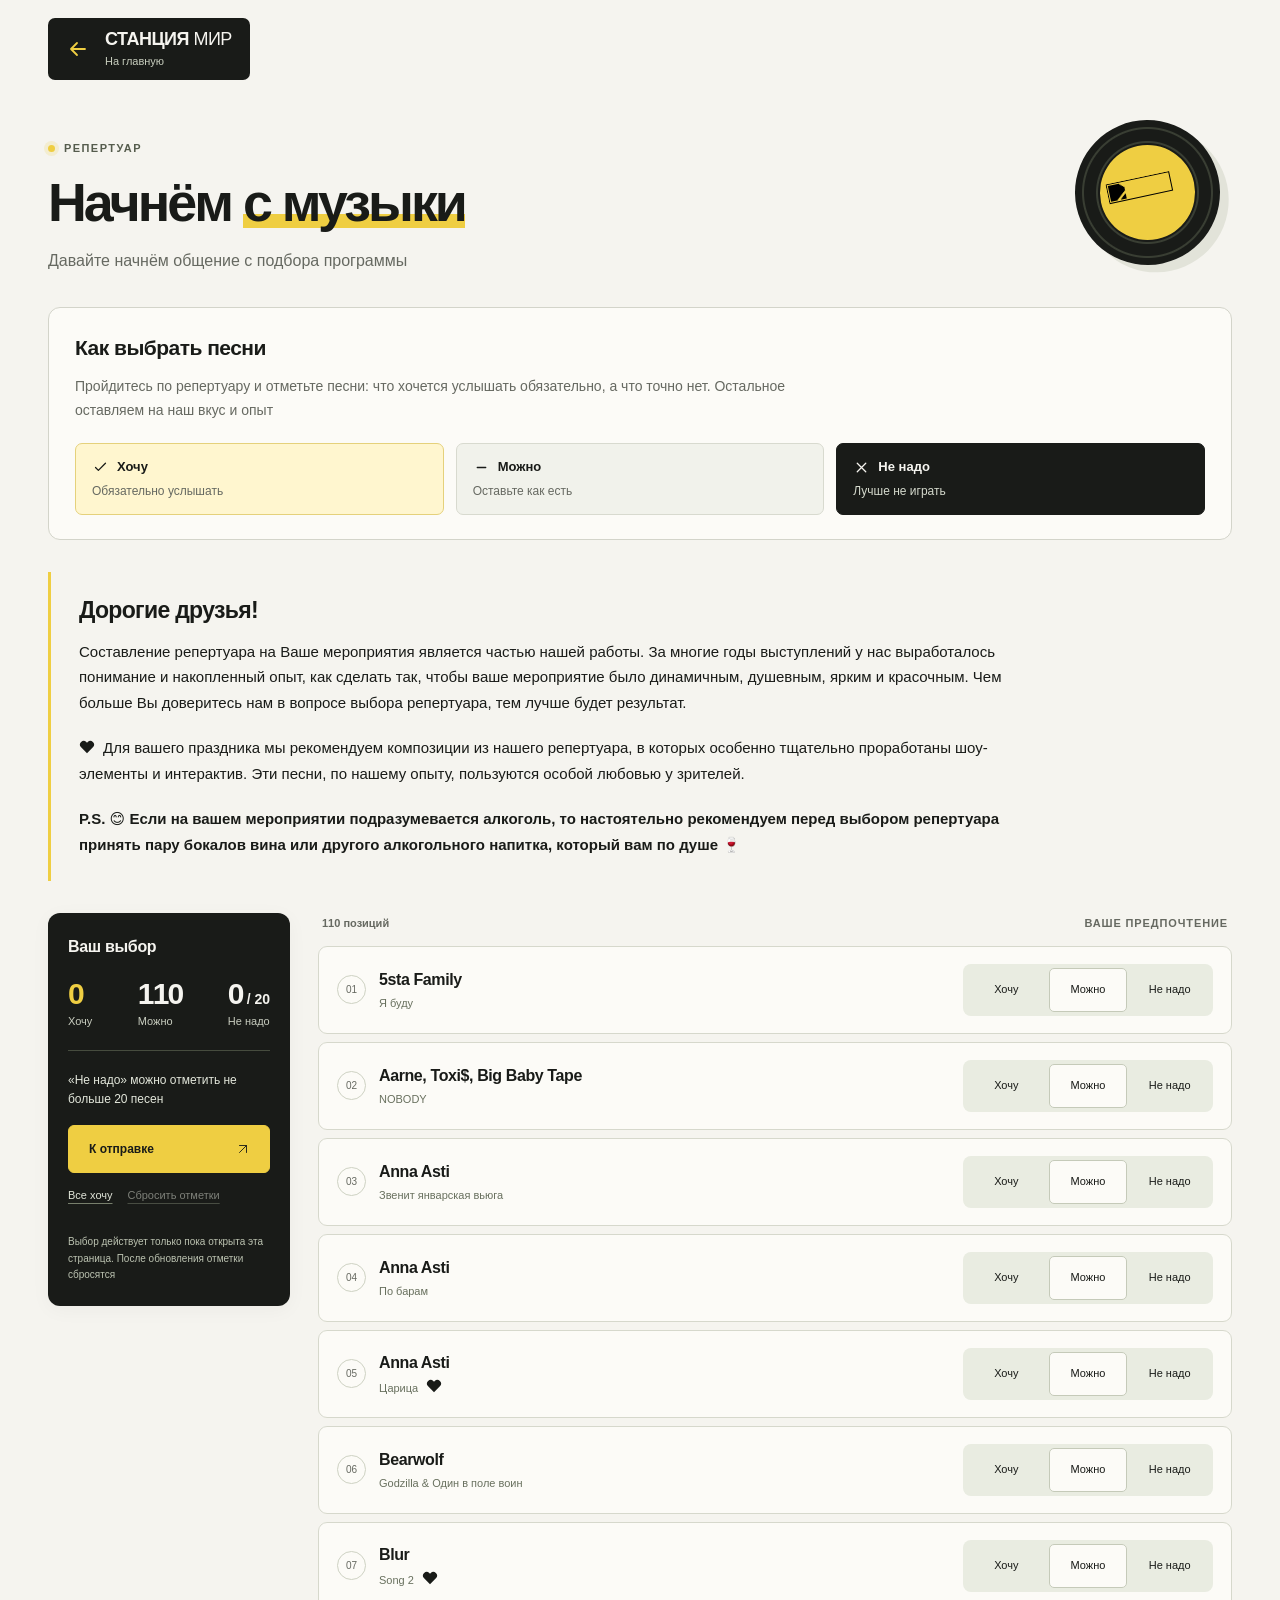
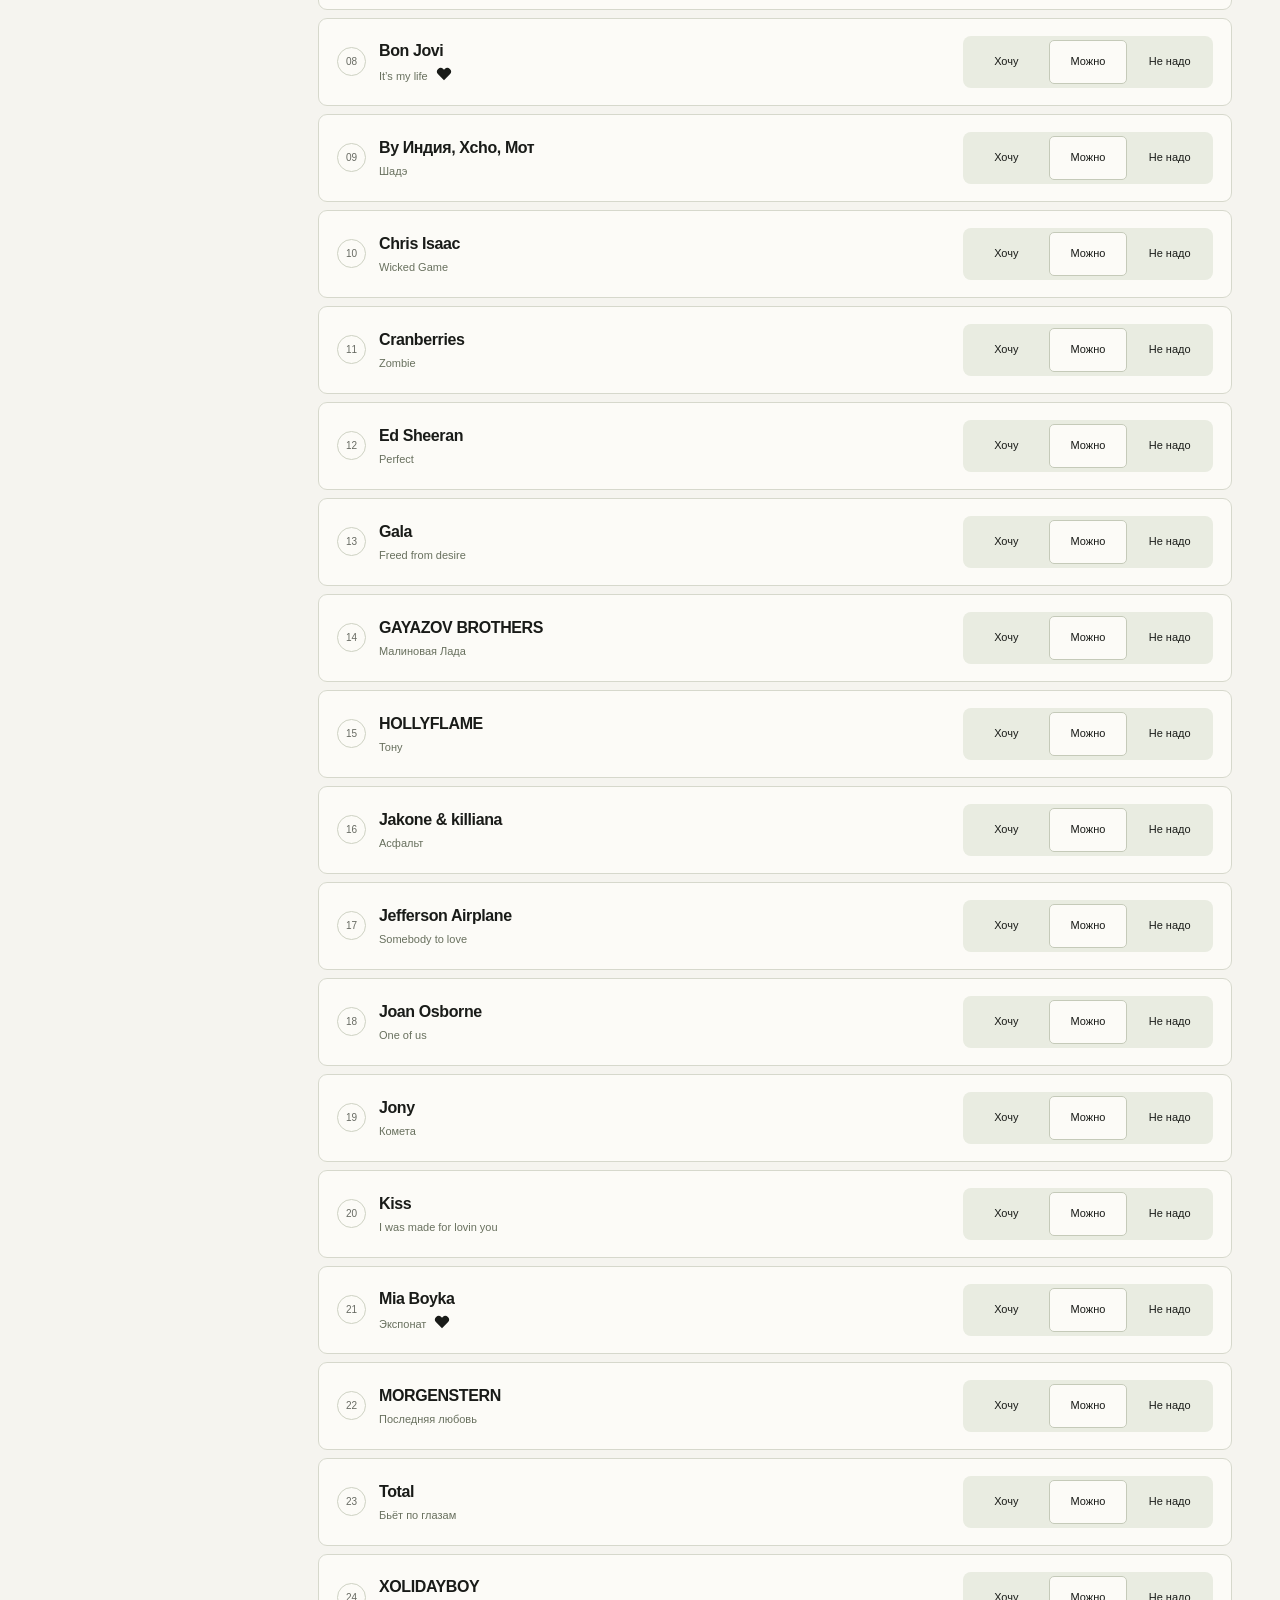
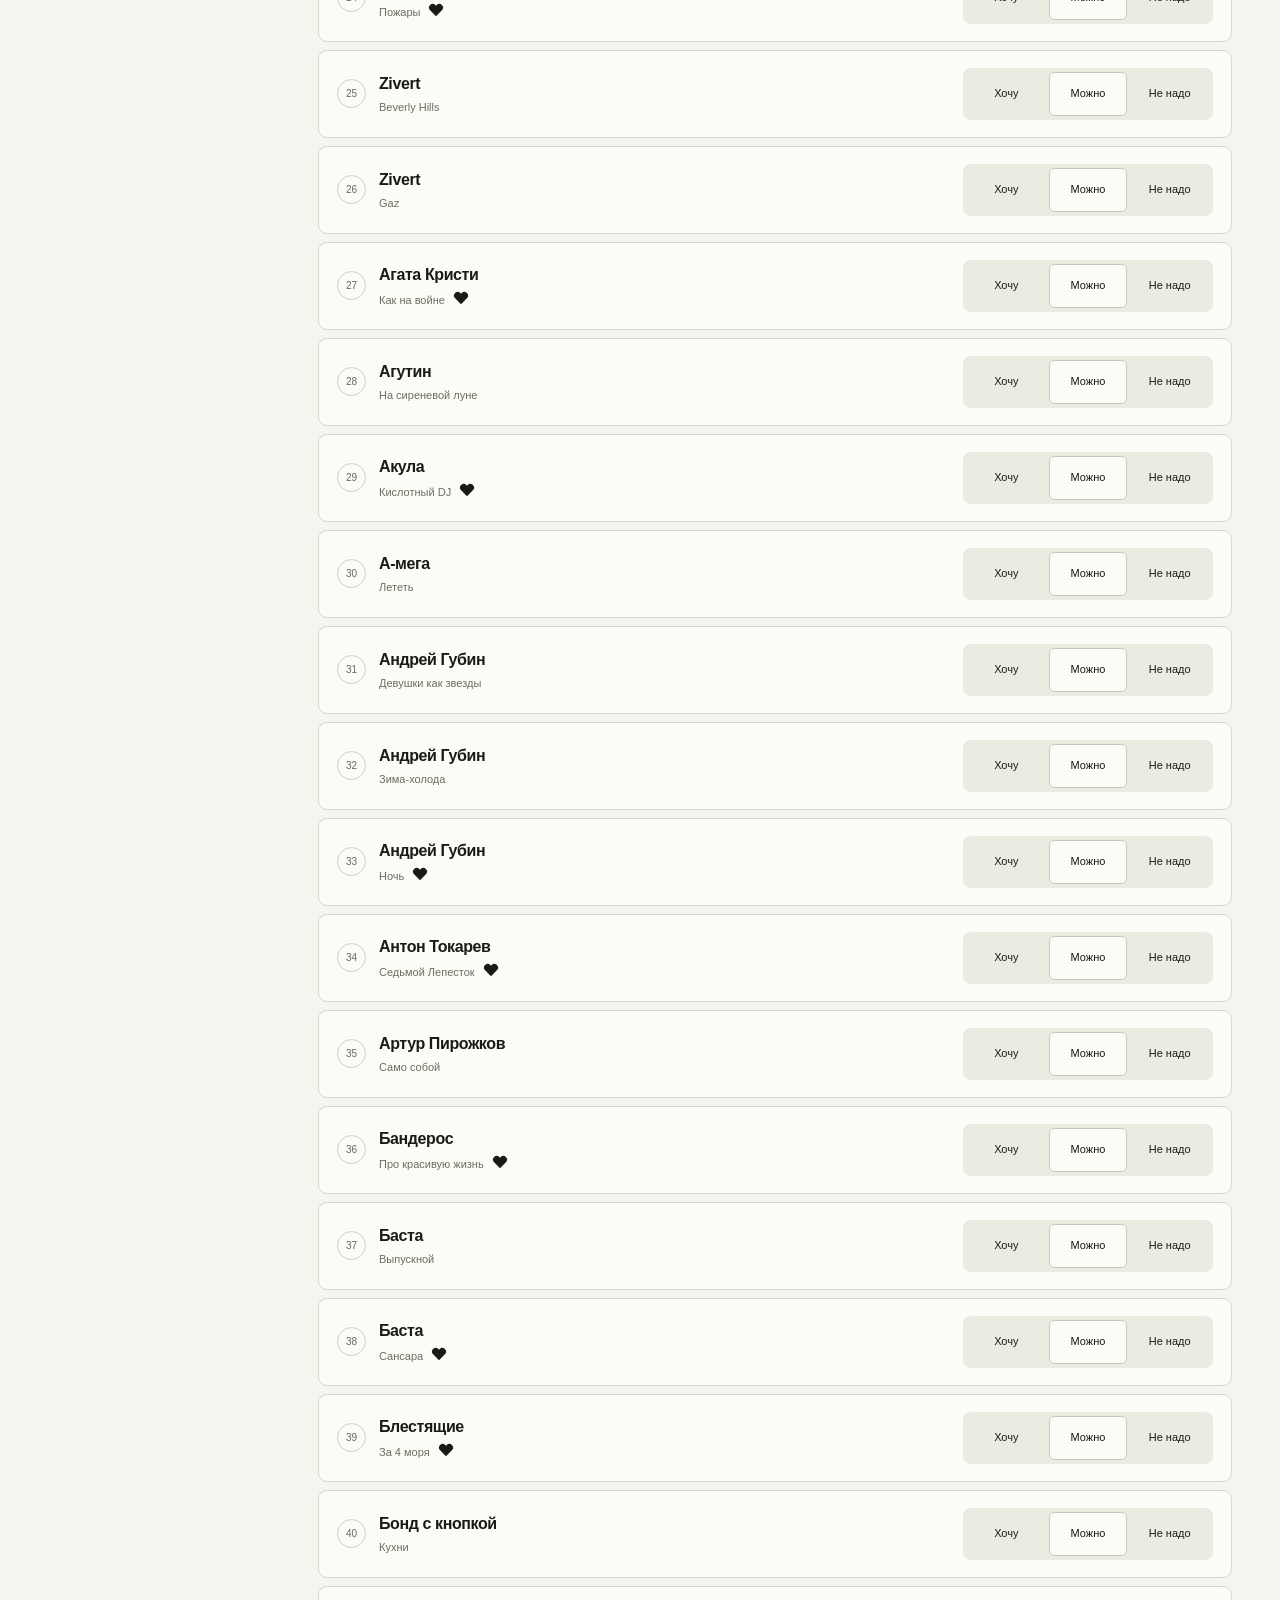
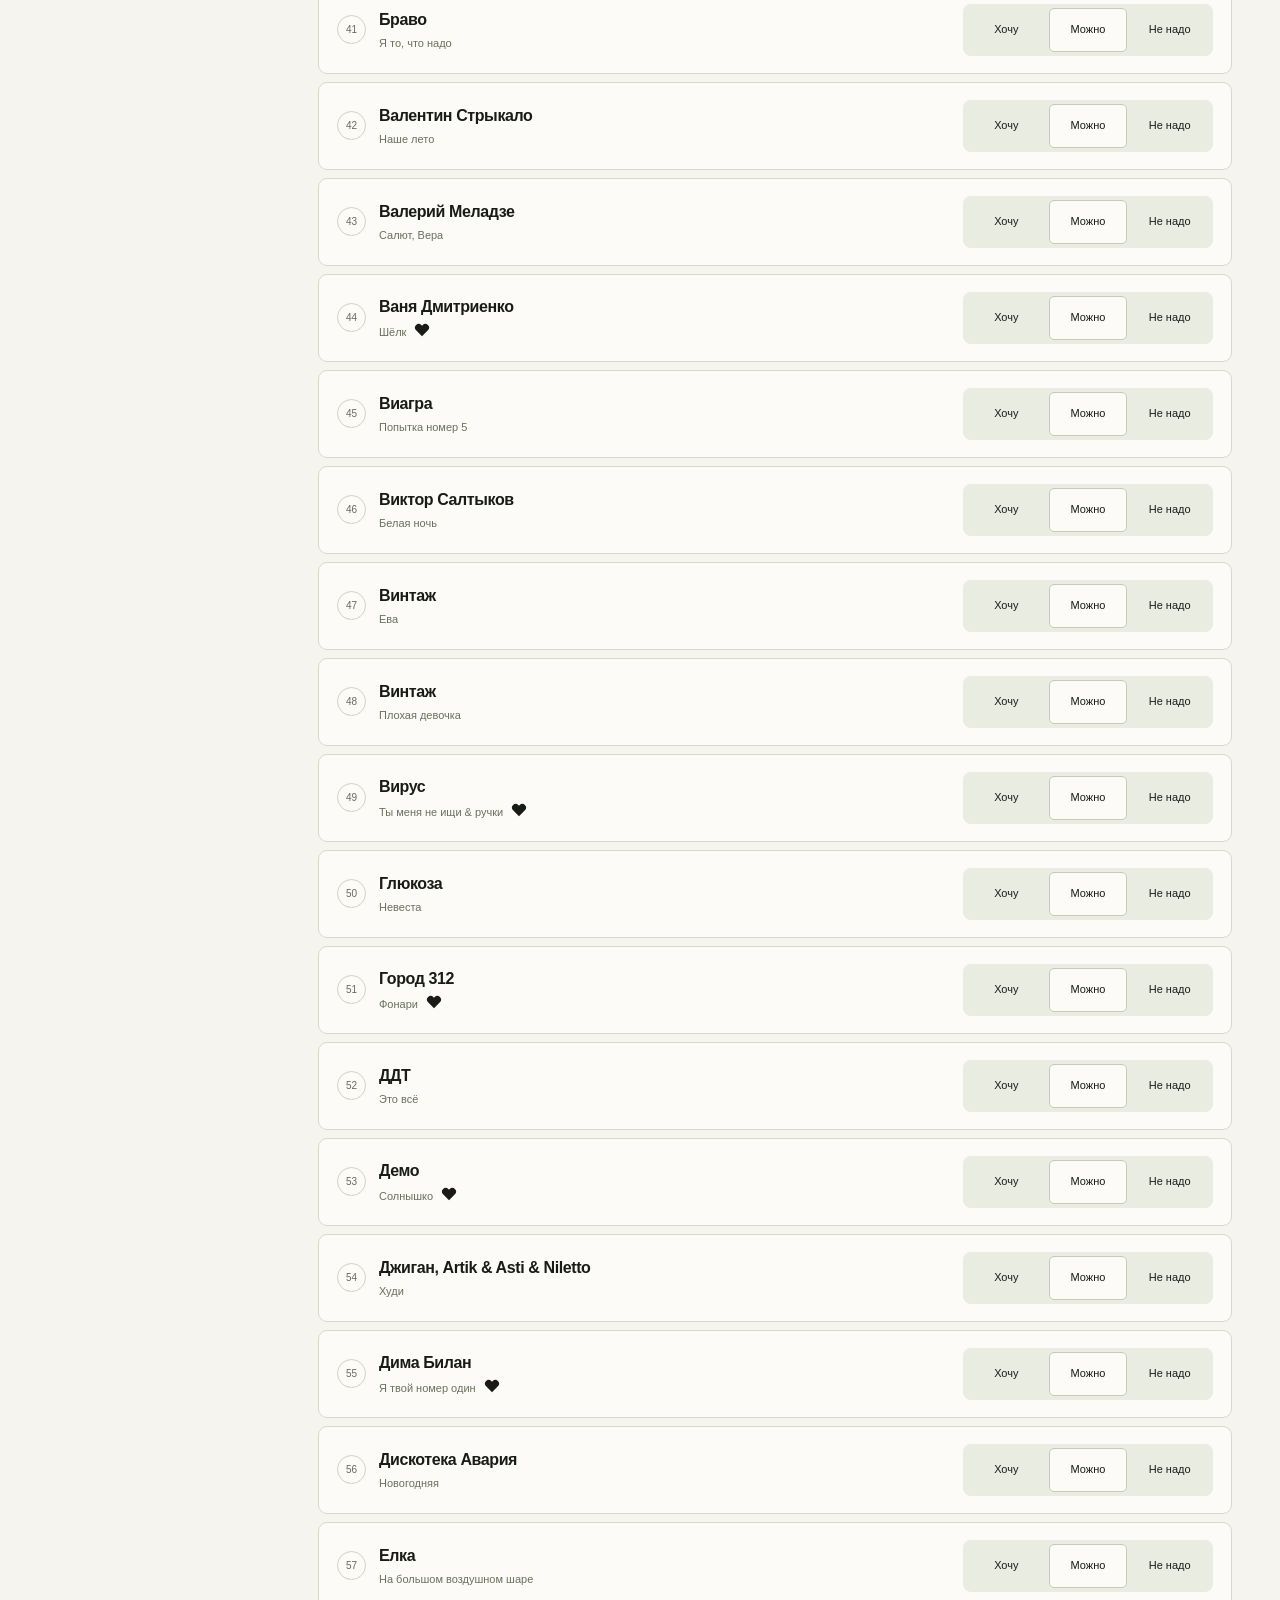
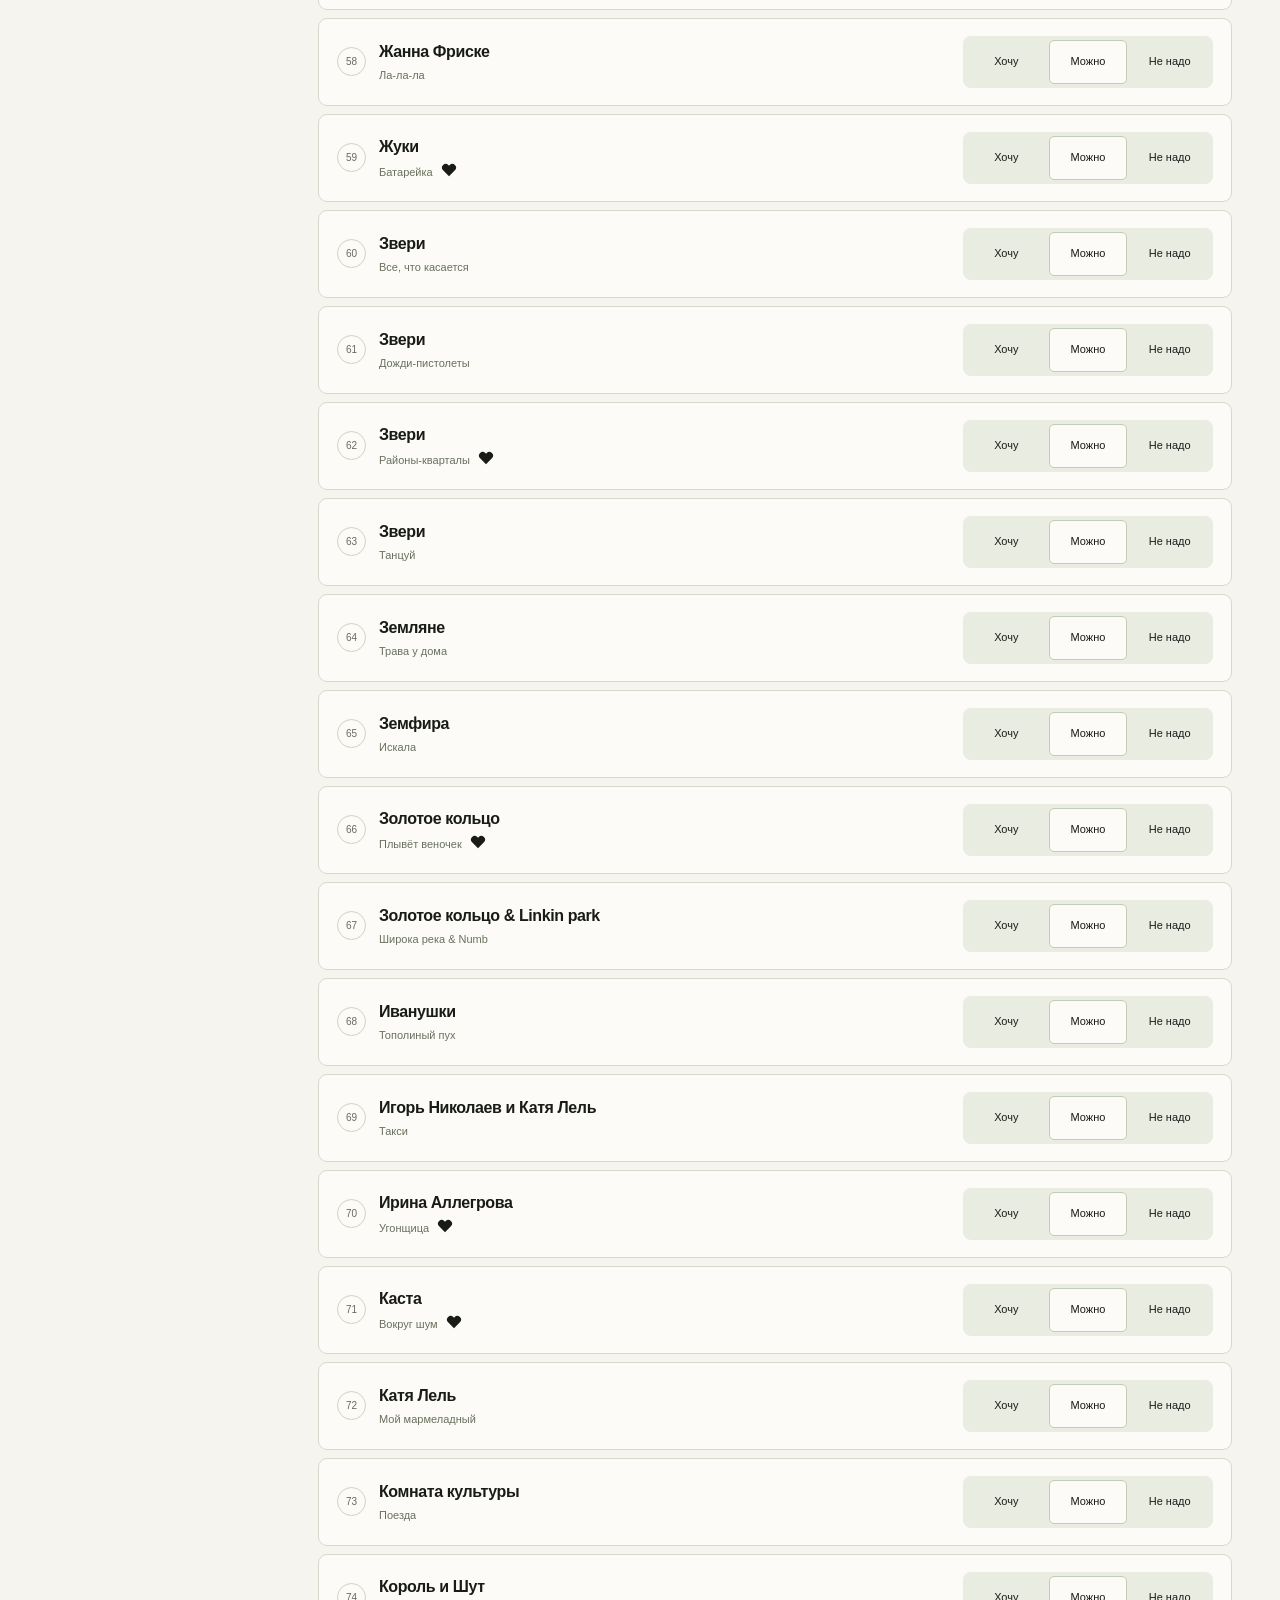
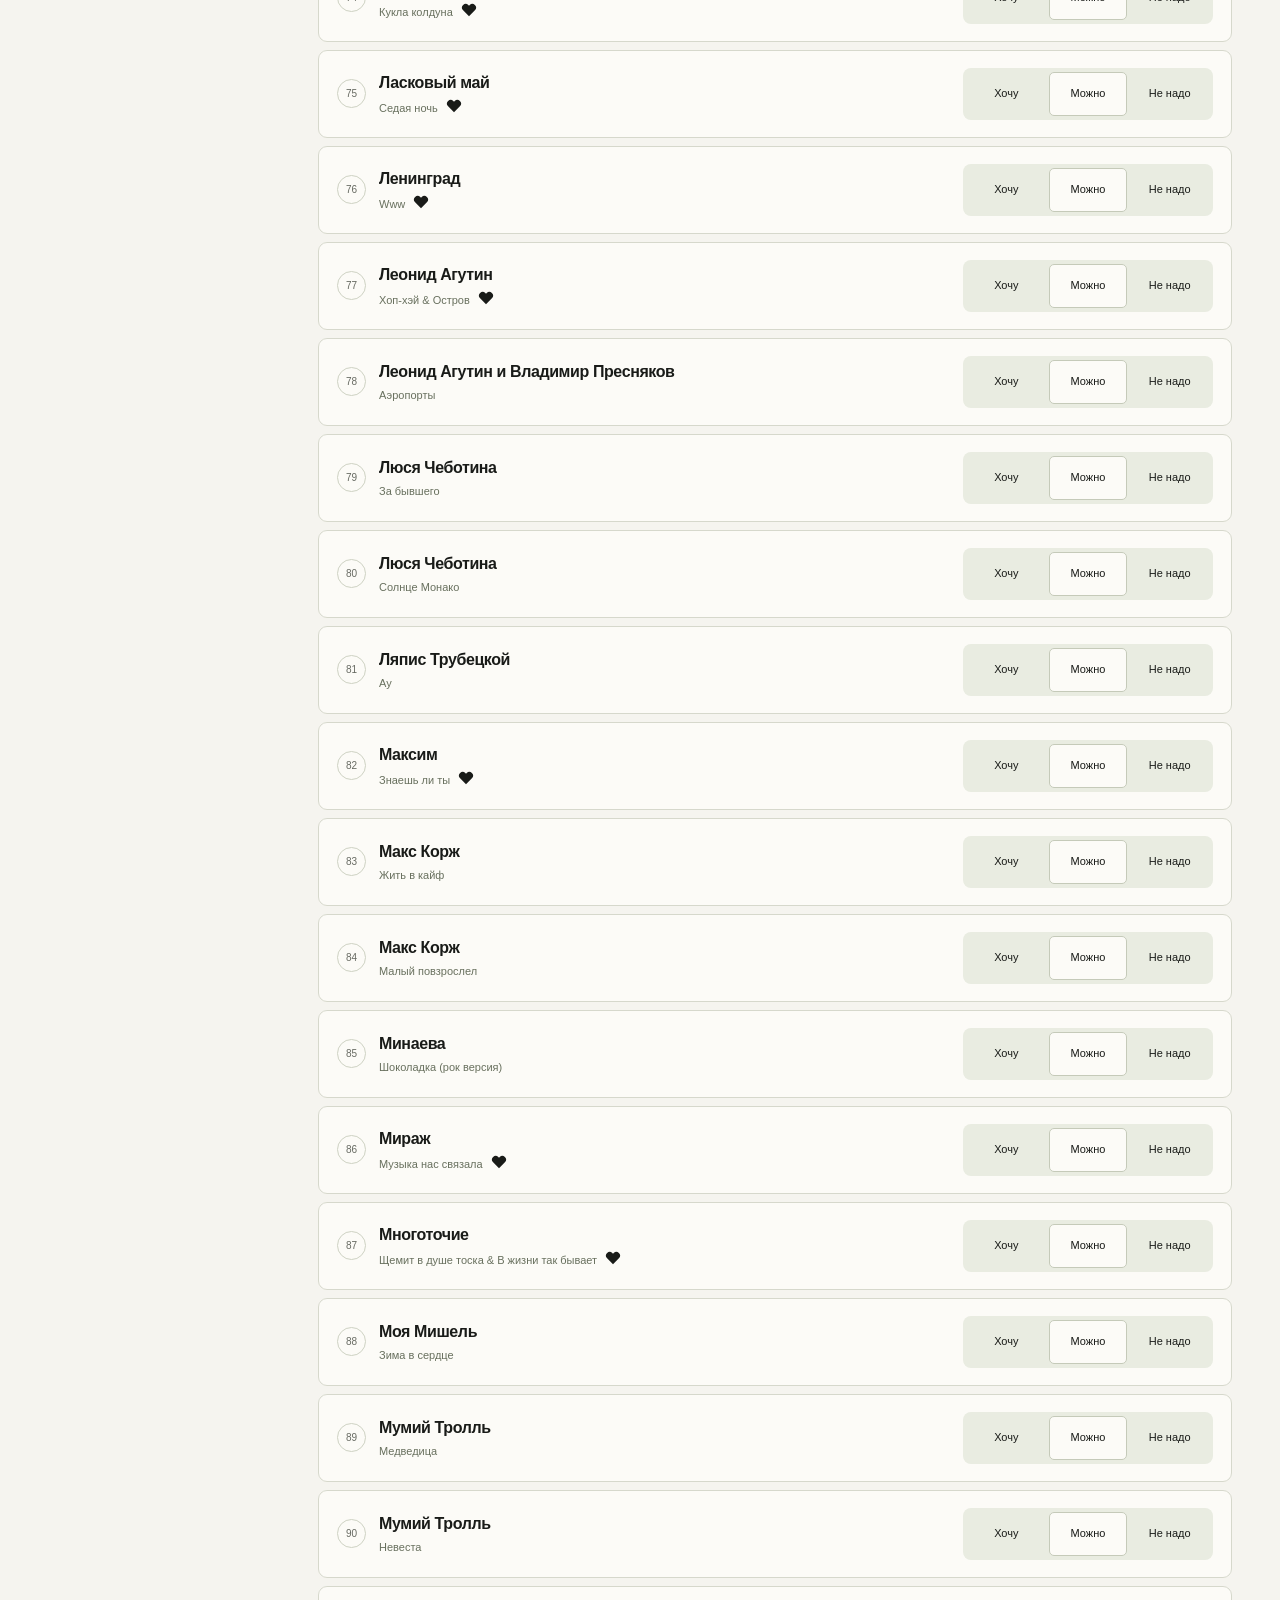
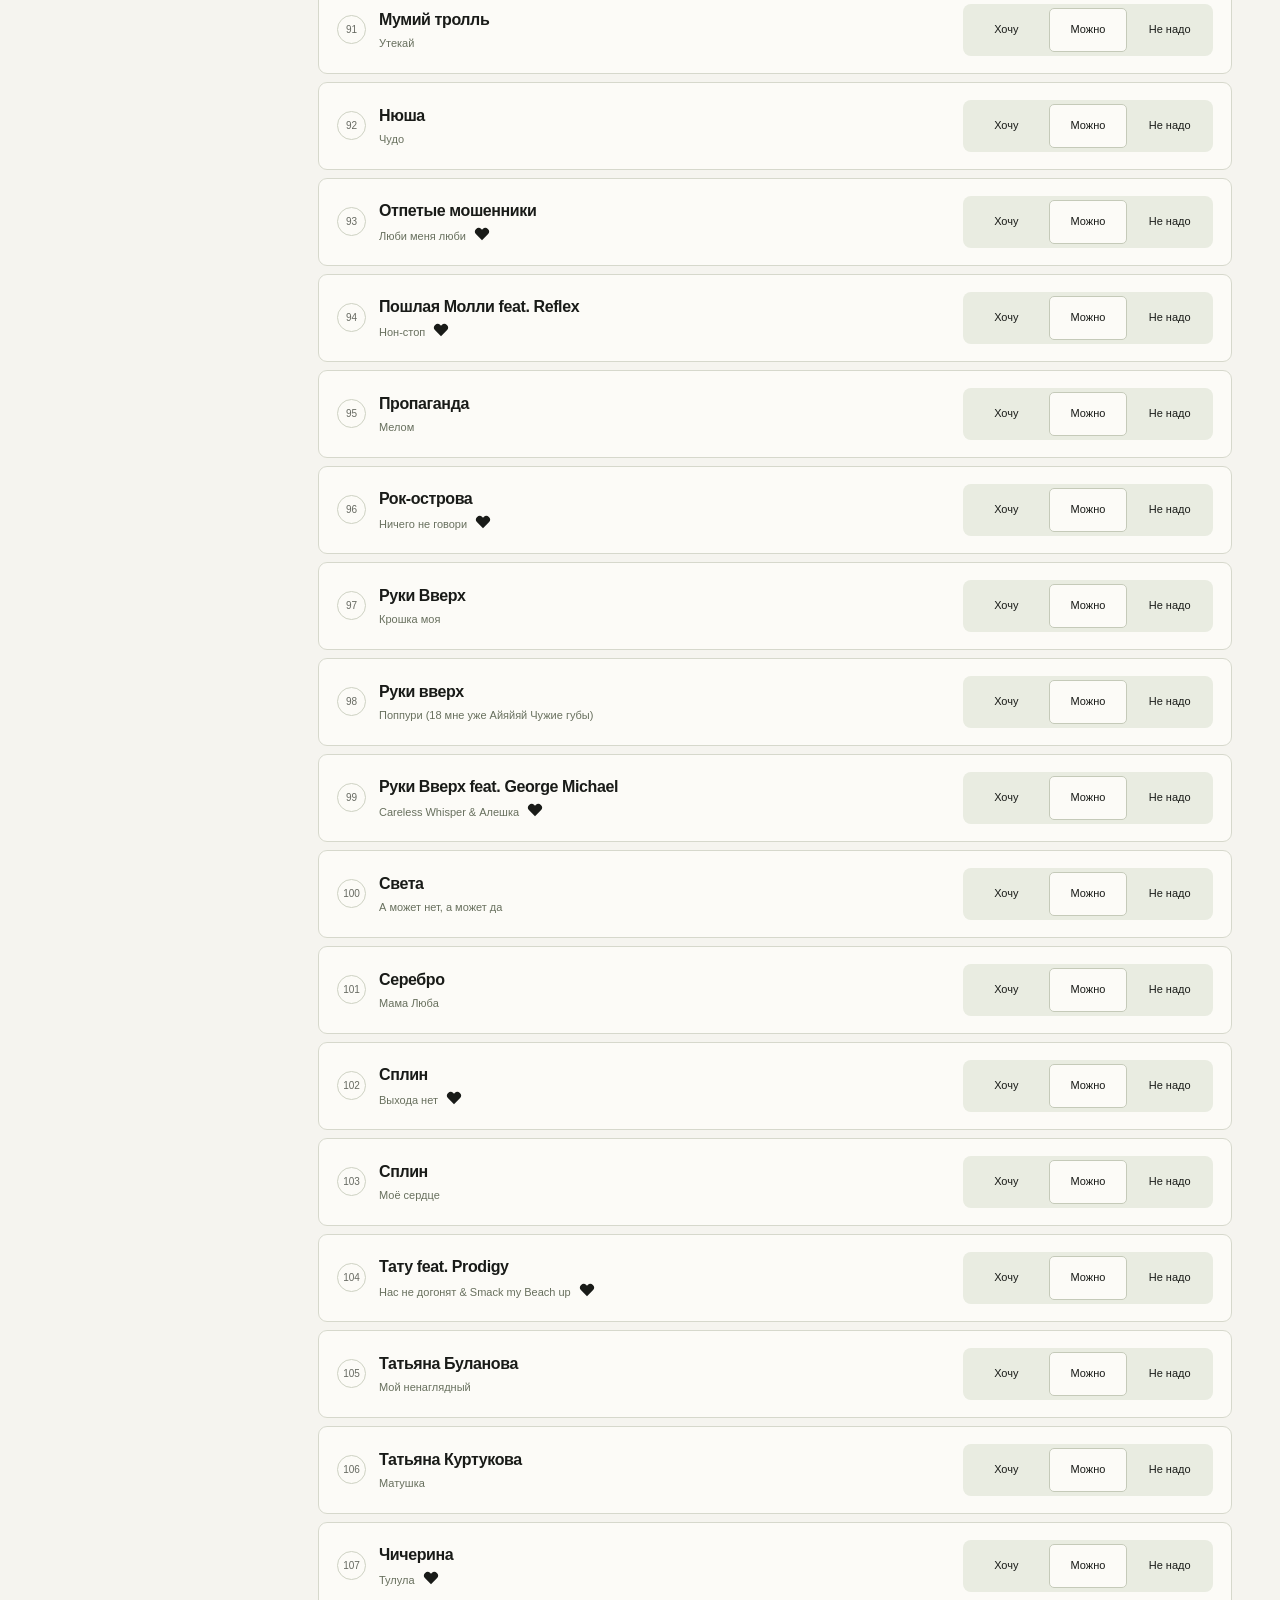
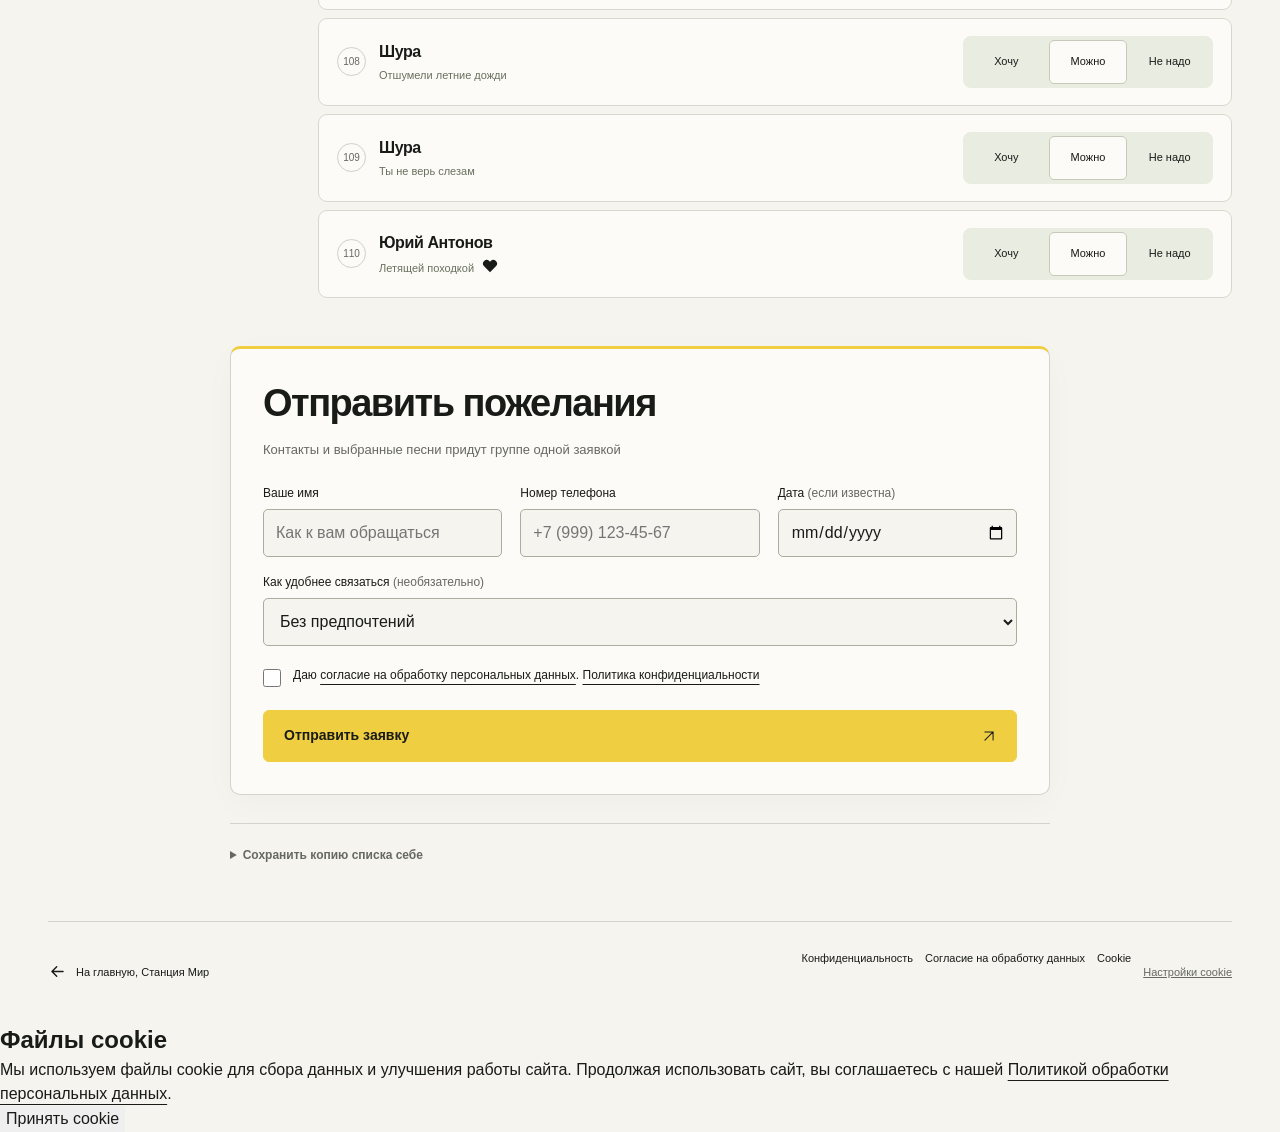
==== commit dd9a6a78: "Publish artist-first repertoire layout and alphabetical order" ====
--- a/repertoire/index.html
+++ b/repertoire/index.html
@@ -8,9 +8,9 @@
   <meta name="description" content="Репертуар кавер-группы «Станция Мир». Выберите песни и отправьте пожелания вместе с контактами группе.">
   <title>Выбор песен | Станция Мир</title>
   <link rel="icon" type="image/png" sizes="512x512" href="/demo-version/assets/logo-ava-512.png?v=20260930-catalog89-icons"><link rel="apple-touch-icon" href="/demo-version/assets/logo-ava-512.png?v=20260930-catalog89-icons">
-  <link rel="stylesheet" href="./repertoire.css?v=20261001-catalog110-recs">
+  <link rel="stylesheet" href="./repertoire.css?v=20261001-artist-order">
   <link rel="stylesheet" href="/demo-version/shared/privacy.css">
-  <script type="module" src="./boot.mjs?v=20261001-catalog110-recs"></script>
+  <script type="module" src="./boot.mjs?v=20261001-artist-order"></script>
 </head>
 <body>
   <a class="skip-link" href="#main">К выбору песен</a>
--- a/repertoire/repertoire.css
+++ b/repertoire/repertoire.css
@@ -38,11 +38,11 @@
 .repertoire-disc{position:absolute;right:12px;top:22px;width:145px;aspect-ratio:1;border-radius:50%;background:repeating-radial-gradient(circle at center,#191b18 0 7px,#393e33 8px 9px,#191b18 10px 14px);display:grid;place-items:center;transform:rotate(-12deg);box-shadow:7px 9px 0 #e2e3d9}.repertoire-disc span{display:grid;place-items:center;background:var(--yellow);width:66%;height:66%;border-radius:50%;overflow:hidden}.repertoire-disc img{display:block;width:82%;height:auto;max-width:none;object-fit:contain;filter:brightness(0);transform:none}
 .selection-guide{max-width:none;padding:24px 26px;background:#fcfbf7;border:1px solid var(--line);border-radius:12px;margin-bottom:32px}.selection-guide h2{font-size:21px;font-weight:700;letter-spacing:-.025em}.selection-guide>p{max-width:740px}.guide-options{display:grid;grid-template-columns:repeat(3,minmax(0,1fr));gap:12px;margin-top:20px}.guide-options p{padding:13px 16px;border:1px solid #d8dacf;border-radius:7px;line-height:1.6;background:#f1f2eb}.guide-options p:first-child{background:#fff6cf;border-color:#e5d17b}.guide-options p:last-child{background:var(--ink);border-color:var(--ink);color:#d4d9cc}.guide-options strong{display:flex;align-items:center;gap:8px;margin-bottom:4px;font-size:13px}.guide-options p:last-child strong{color:var(--paper)}.guide-icon{width:17px;height:17px;flex:none}
 .selection-layout{border-top:0;padding-top:0;gap:28px;grid-template-columns:242px minmax(0,1fr)}.selection-summary{background:var(--ink);color:var(--paper);padding:22px 20px;border-radius:12px;box-shadow:0 4px 20px #191b180a}.selection-summary h2{font-weight:600;font-size:16px;letter-spacing:-.02em}.counters{gap:8px;border-bottom:1px solid #464c3e;padding-bottom:20px;margin-bottom:20px}.counters dt{color:#c8cdbf;font-size:11px}.counters dd{font-size:30px;font-weight:600;letter-spacing:-.06em}.counters>div:first-child dd{color:var(--yellow)}.selection-summary .button{color:var(--ink);border-radius:6px;font-size:12px;gap:12px}.selection-summary .text-button{color:#e0e4d8;text-decoration-color:#777f6c;font-size:11px}.selection-summary .text-button:hover{color:var(--yellow)}.selection-summary .storage-note{color:#bcc3b1;font-size:10px;line-height:1.65;text-align:left}.selection-actions{gap:15px}
-.list-heading{padding:2px 4px 14px;border-bottom:0;font-weight:600}.song-list{display:grid;gap:8px}.song-row{background:#fcfbf7;border:1px solid #d6d8cc;border-radius:9px;padding:17px 18px;gap:22px;grid-template-columns:minmax(0,1fr) 250px;transition:background .18s,border-color .18s}.song-row:hover{border-color:#afb69e}.song-row:has(input[value=want]:checked){border-color:#d8bd47;background:#fff9dc}.song-row:has(input[value=skip]:checked){background:#eceee6;border-color:#cbd0bf}.song-info{display:grid;grid-template-columns:30px minmax(0,1fr);gap:3px 12px;align-items:start}.song-number{grid-column:1;grid-row:1/3;align-self:center;display:grid;place-items:center;margin:0;width:29px;height:29px;border:1px solid #ced2c3;border-radius:50%;font-size:10px}.song-artist{grid-column:2;font-size:11px;color:#68705e;line-height:1.55;overflow-wrap:anywhere}.song-info h3{grid-column:2;font-size:16px;line-height:1.5;font-weight:700;letter-spacing:-.025em}.song-choices{padding:4px;background:#e9ece1;border-radius:8px;gap:3px}.song-choices span{background:transparent;border-radius:5px;font-size:11px;min-height:44px;padding:8px 5px}.song-choices input[value=maybe]:checked+span{background:#fcfbf7;border-color:#c5cab9}.song-choices input[value=want]:checked+span{background:var(--yellow);border-color:#d1b639}.song-choices input[value=skip]:checked+span{background:var(--ink);border-color:var(--ink)}.song-choices input:focus-visible+span{outline:2px solid var(--ink);outline-offset:-3px}.song-choices input[value=skip]:focus-visible+span{outline-color:var(--yellow)}
+.list-heading{padding:2px 4px 14px;border-bottom:0;font-weight:600}.song-list{display:grid;gap:8px}.song-row{background:#fcfbf7;border:1px solid #d6d8cc;border-radius:9px;padding:17px 18px;gap:22px;grid-template-columns:minmax(0,1fr) 250px;transition:background .18s,border-color .18s}.song-row:hover{border-color:#afb69e}.song-row:has(input[value=want]:checked){border-color:#d8bd47;background:#fff9dc}.song-row:has(input[value=skip]:checked){background:#eceee6;border-color:#cbd0bf}.song-info{display:grid;grid-template-columns:30px minmax(0,1fr);gap:3px 12px;align-items:start}.song-number{grid-column:1;grid-row:1/3;align-self:center;display:grid;place-items:center;margin:0;width:29px;height:29px;border:1px solid #ced2c3;border-radius:50%;font-size:10px}.song-title{grid-column:2;font-size:11px;color:#68705e;line-height:1.55;overflow-wrap:anywhere}.song-info h3{grid-column:2;font-size:16px;line-height:1.5;font-weight:700;letter-spacing:-.025em}.song-choices{padding:4px;background:#e9ece1;border-radius:8px;gap:3px}.song-choices span{background:transparent;border-radius:5px;font-size:11px;min-height:44px;padding:8px 5px}.song-choices input[value=maybe]:checked+span{background:#fcfbf7;border-color:#c5cab9}.song-choices input[value=want]:checked+span{background:var(--yellow);border-color:#d1b639}.song-choices input[value=skip]:checked+span{background:var(--ink);border-color:var(--ink)}.song-choices input:focus-visible+span{outline:2px solid var(--ink);outline-offset:-3px}.song-choices input[value=skip]:focus-visible+span{outline-color:var(--yellow)}
 .send-selection{border-top:3px solid var(--yellow);background:#fcfbf7;box-shadow:0 8px 32px #191b1807;margin-top:48px}.send-selection h2{font-weight:700}.send-selection .repertoire-contact-fields input,.send-selection .repertoire-contact-fields select{background:var(--paper)}.send-controls>.button{border-radius:6px;font-size:14px;min-height:52px;justify-content:space-between}.form-status,.form-note,#request-retry{max-width:820px;margin-inline:auto}.export-details{max-width:820px;margin-inline:auto}.export-details>summary{font-weight:600}
 @media(max-width:1100px){.song-row{grid-template-columns:minmax(0,1fr) 222px;gap:16px;padding:16px}.selection-layout{grid-template-columns:222px minmax(0,1fr);gap:20px}.selection-summary{padding:20px 17px}.song-info{grid-template-columns:25px minmax(0,1fr);gap:3px 9px}.song-number{width:25px;height:25px}}
 @media(max-width:820px){.intro{padding-right:140px}.repertoire-disc{width:110px;right:8px;top:30px}.repertoire-disc span{width:66%;height:66%}.selection-layout{grid-template-columns:1fr;gap:24px}.selection-summary{display:grid;grid-template-columns:minmax(0,1fr) 210px;gap:0 28px;padding:22px}.selection-summary h2{grid-column:1}.selection-summary .counters{grid-column:1;margin-bottom:0;max-width:350px;border:0;padding-bottom:0}.selection-summary>.button{grid-column:2;grid-row:1/3}.selection-actions{grid-column:2;grid-row:3}.selection-summary .storage-note{grid-column:1/-1;margin-top:12px;max-width:none;justify-self:start}.song-row{grid-template-columns:minmax(0,1fr) 250px}.guide-options{gap:8px}.guide-options p{padding:12px}}
-@media(max-width:540px){.page-header{min-height:80px;gap:10px}.wordmark{font-size:15px;padding:11px 12px}.back-link{font-size:11px;padding:8px 10px;gap:8px}.intro{padding:25px 0 26px}.intro h1{font-size:clamp(34px,9.2vw,46px)}.repertoire-disc{display:none}.selection-guide{padding:20px 17px;margin-bottom:22px}.selection-guide h2{font-size:19px}.selection-guide>p{font-size:13px}.guide-options{gap:7px}.guide-options p{padding:10px 8px;font-size:10px}.guide-options strong{font-size:11px;gap:4px}.guide-icon{width:13px;height:13px}.selection-summary{display:block;padding:20px}.selection-summary .counters{max-width:none;padding-bottom:16px;margin-bottom:16px;border-bottom:1px solid #464c3e}.counters dd{font-size:29px}.selection-summary>.button{min-height:46px;justify-content:space-between}.selection-actions{justify-content:space-between;gap:10px}.selection-summary .storage-note{margin-top:0}.song-row{grid-template-columns:1fr;padding:16px 13px;gap:14px}.song-info{grid-template-columns:28px minmax(0,1fr);gap:2px 11px}.song-number{width:28px;height:28px}.song-info h3{font-size:16px}.song-artist{font-size:11px}.song-choices{gap:4px}.song-choices span{font-size:12px}.send-selection{padding:23px 18px;margin-top:32px}.send-selection h2{font-size:28px}.export-details{margin-bottom:32px}}
+@media(max-width:540px){.page-header{min-height:80px;gap:10px}.wordmark{font-size:15px;padding:11px 12px}.back-link{font-size:11px;padding:8px 10px;gap:8px}.intro{padding:25px 0 26px}.intro h1{font-size:clamp(34px,9.2vw,46px)}.repertoire-disc{display:none}.selection-guide{padding:20px 17px;margin-bottom:22px}.selection-guide h2{font-size:19px}.selection-guide>p{font-size:13px}.guide-options{gap:7px}.guide-options p{padding:10px 8px;font-size:10px}.guide-options strong{font-size:11px;gap:4px}.guide-icon{width:13px;height:13px}.selection-summary{display:block;padding:20px}.selection-summary .counters{max-width:none;padding-bottom:16px;margin-bottom:16px;border-bottom:1px solid #464c3e}.counters dd{font-size:29px}.selection-summary>.button{min-height:46px;justify-content:space-between}.selection-actions{justify-content:space-between;gap:10px}.selection-summary .storage-note{margin-top:0}.song-row{grid-template-columns:1fr;padding:16px 13px;gap:14px}.song-info{grid-template-columns:28px minmax(0,1fr);gap:2px 11px}.song-number{width:28px;height:28px}.song-info h3{font-size:16px}.song-title{font-size:11px}.song-choices{gap:4px}.song-choices span{font-size:12px}.send-selection{padding:23px 18px;margin-top:32px}.send-selection h2{font-size:28px}.export-details{margin-bottom:32px}}
 @media(prefers-reduced-motion:reduce){.song-row{transition:none}}
 
 
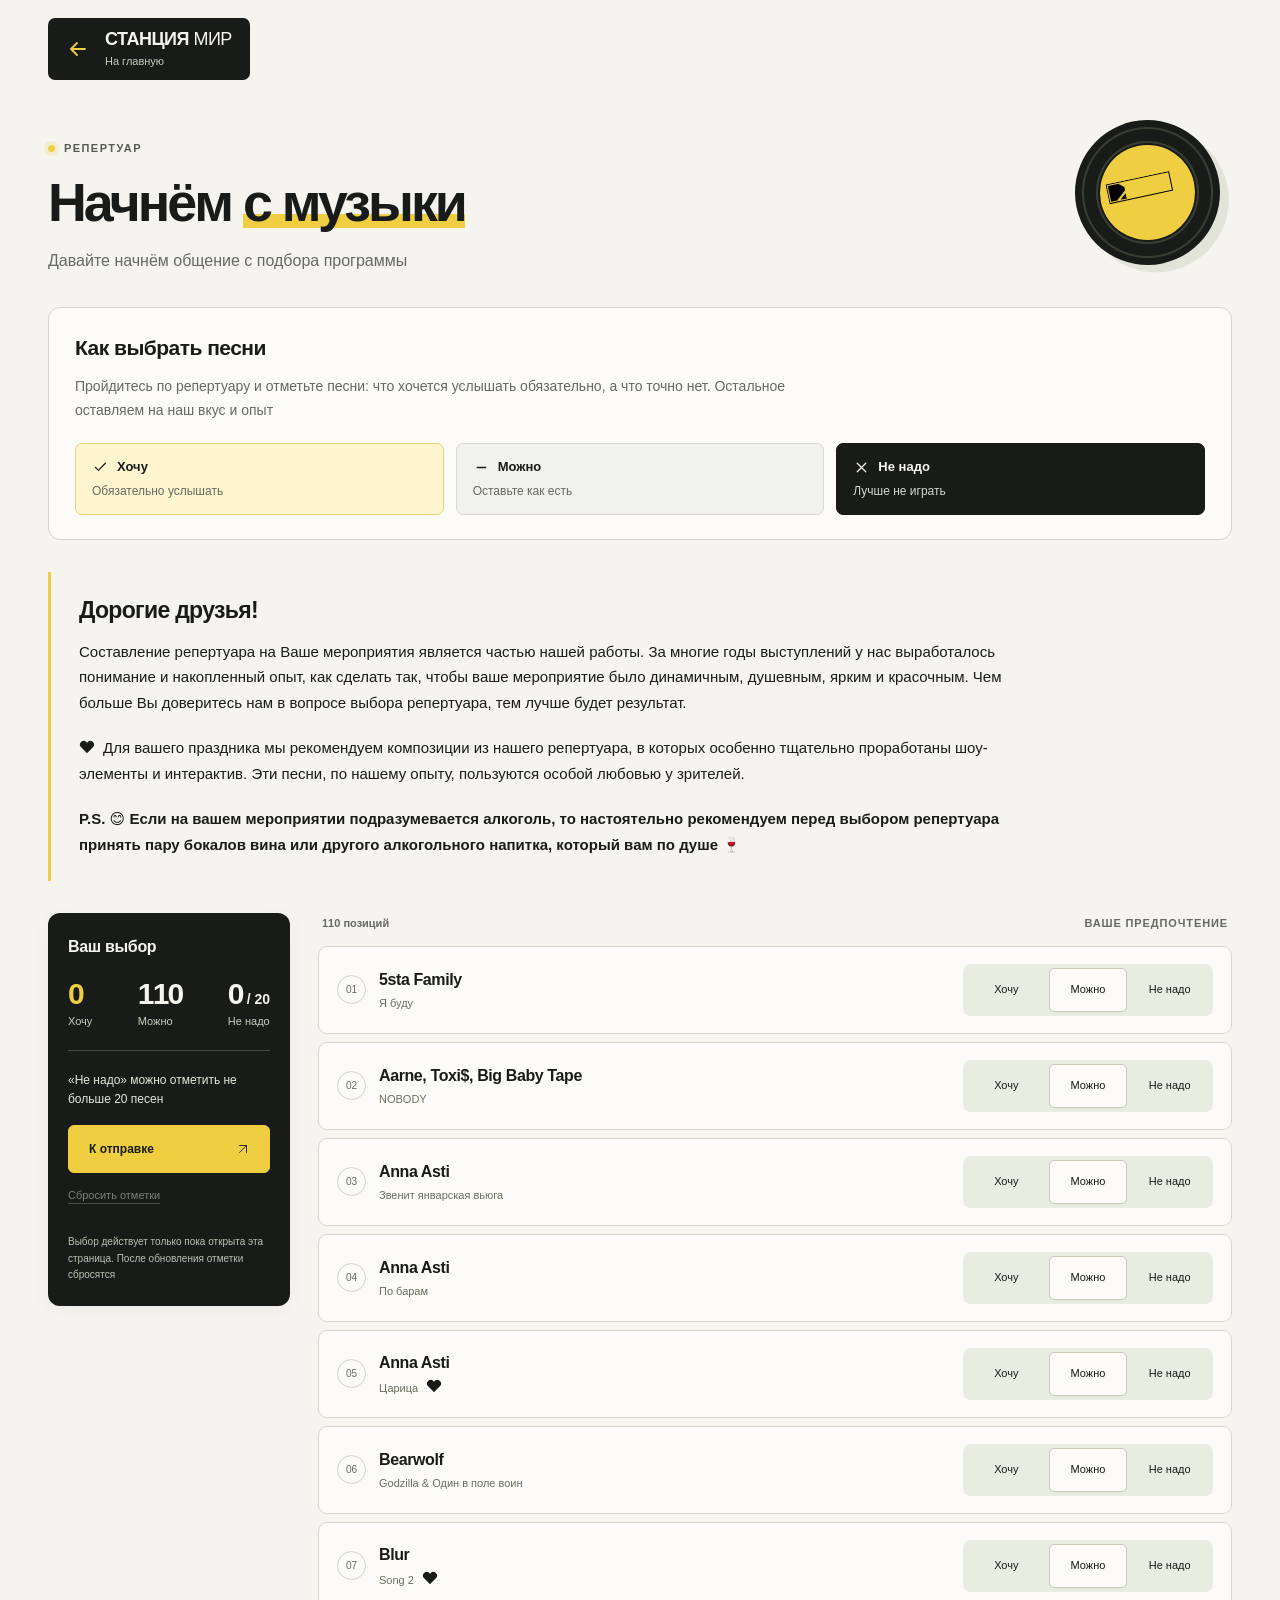
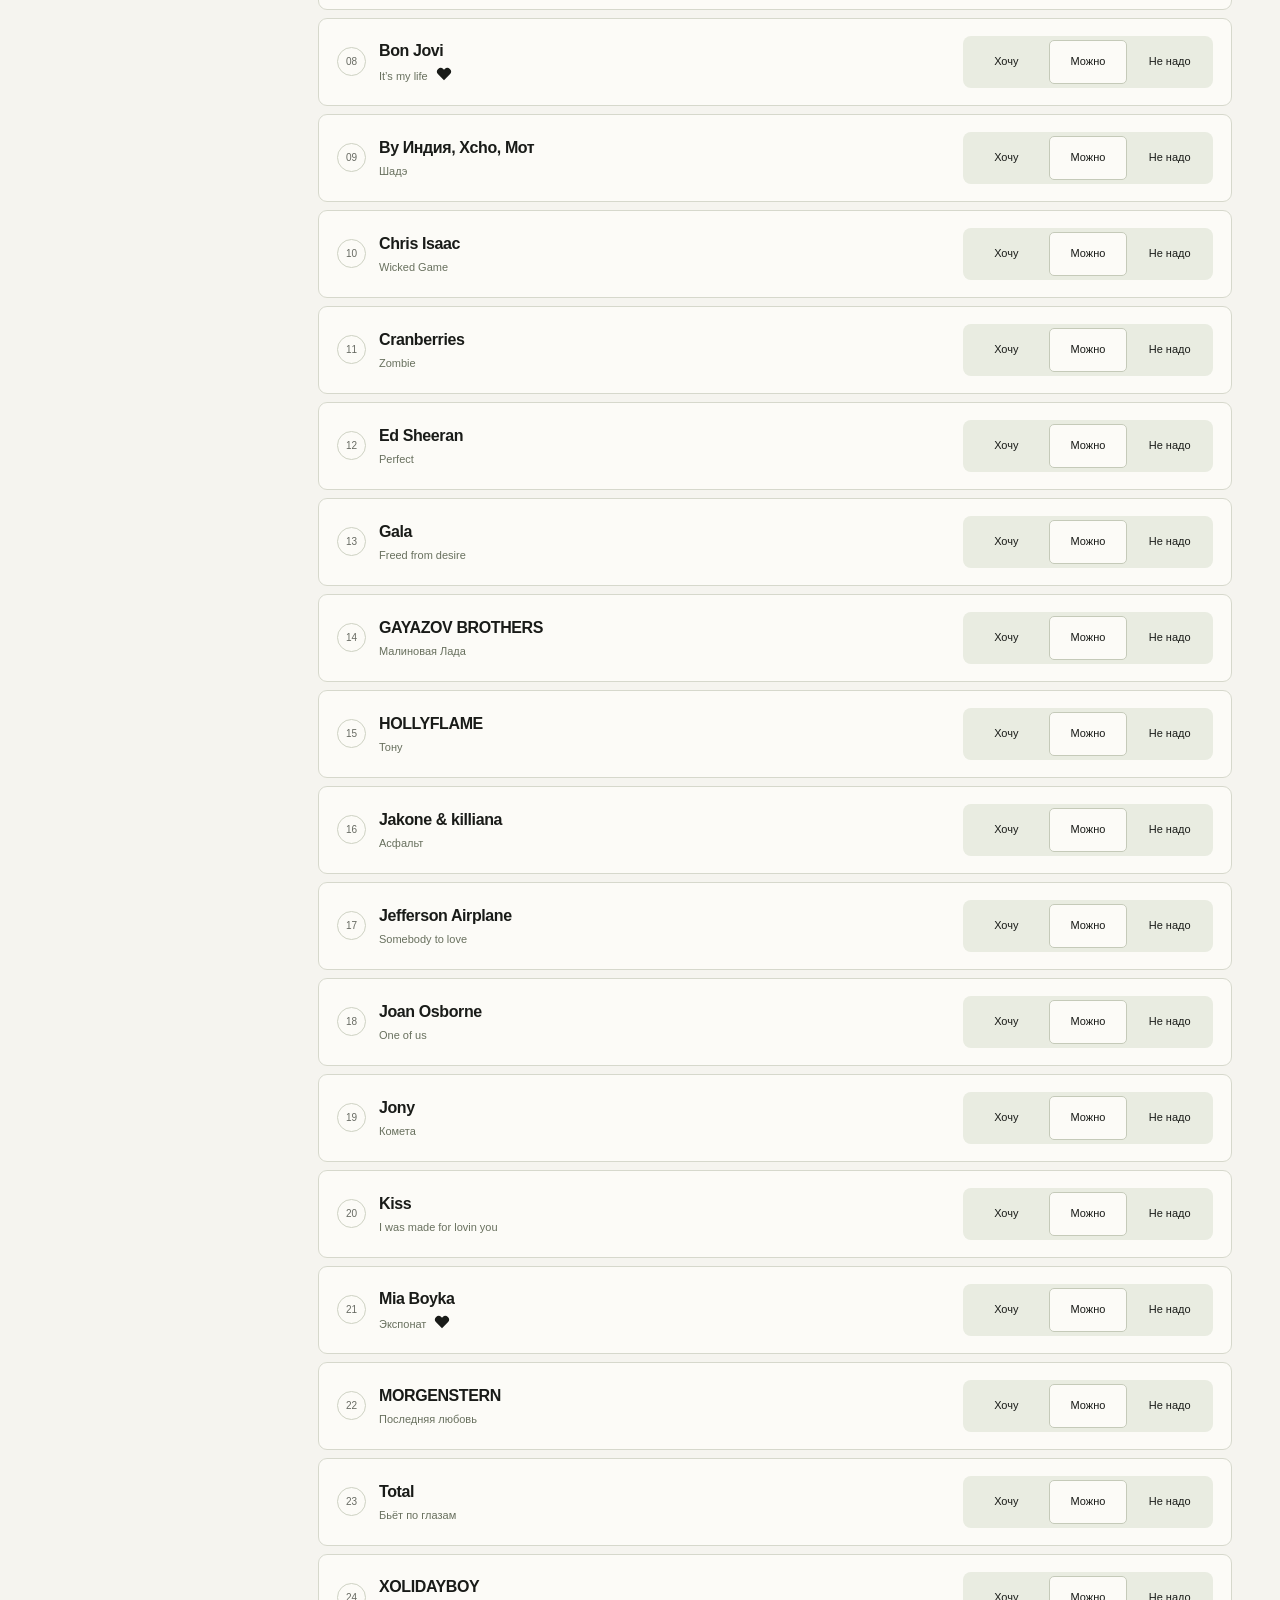
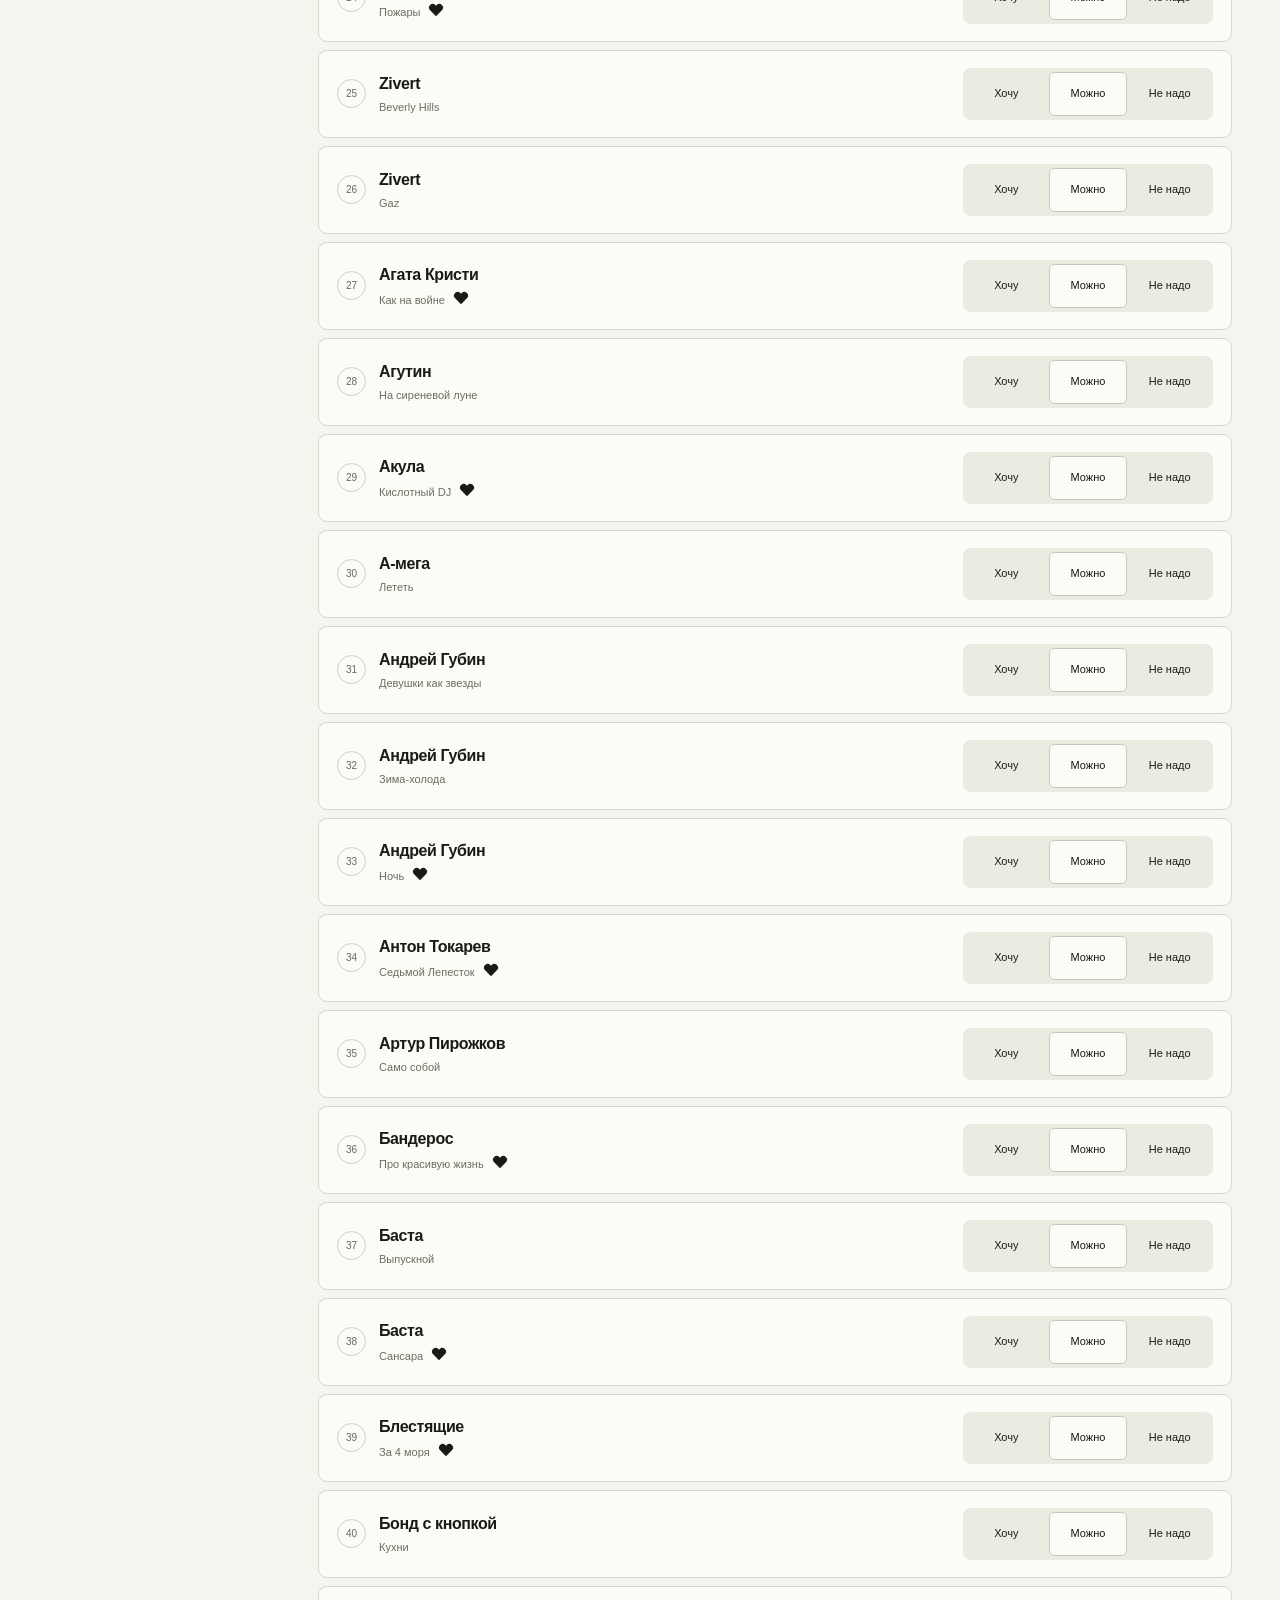
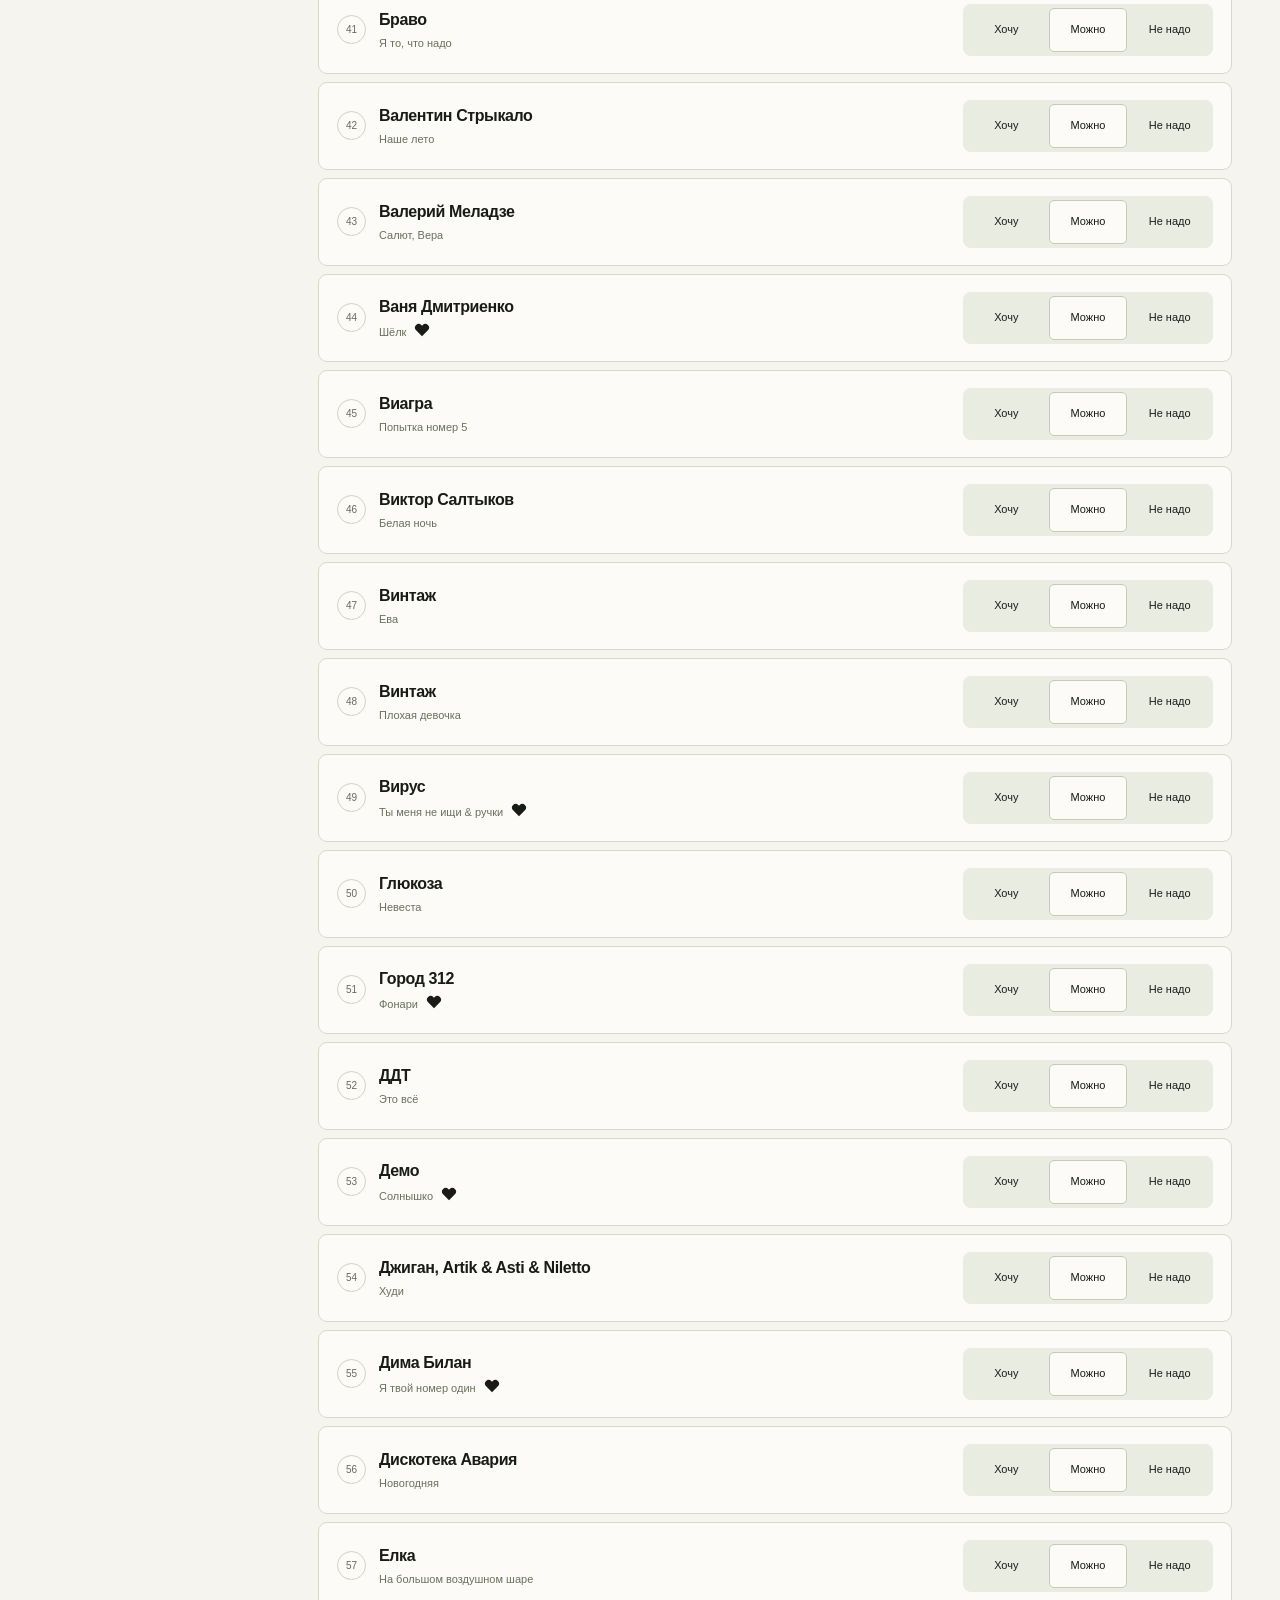
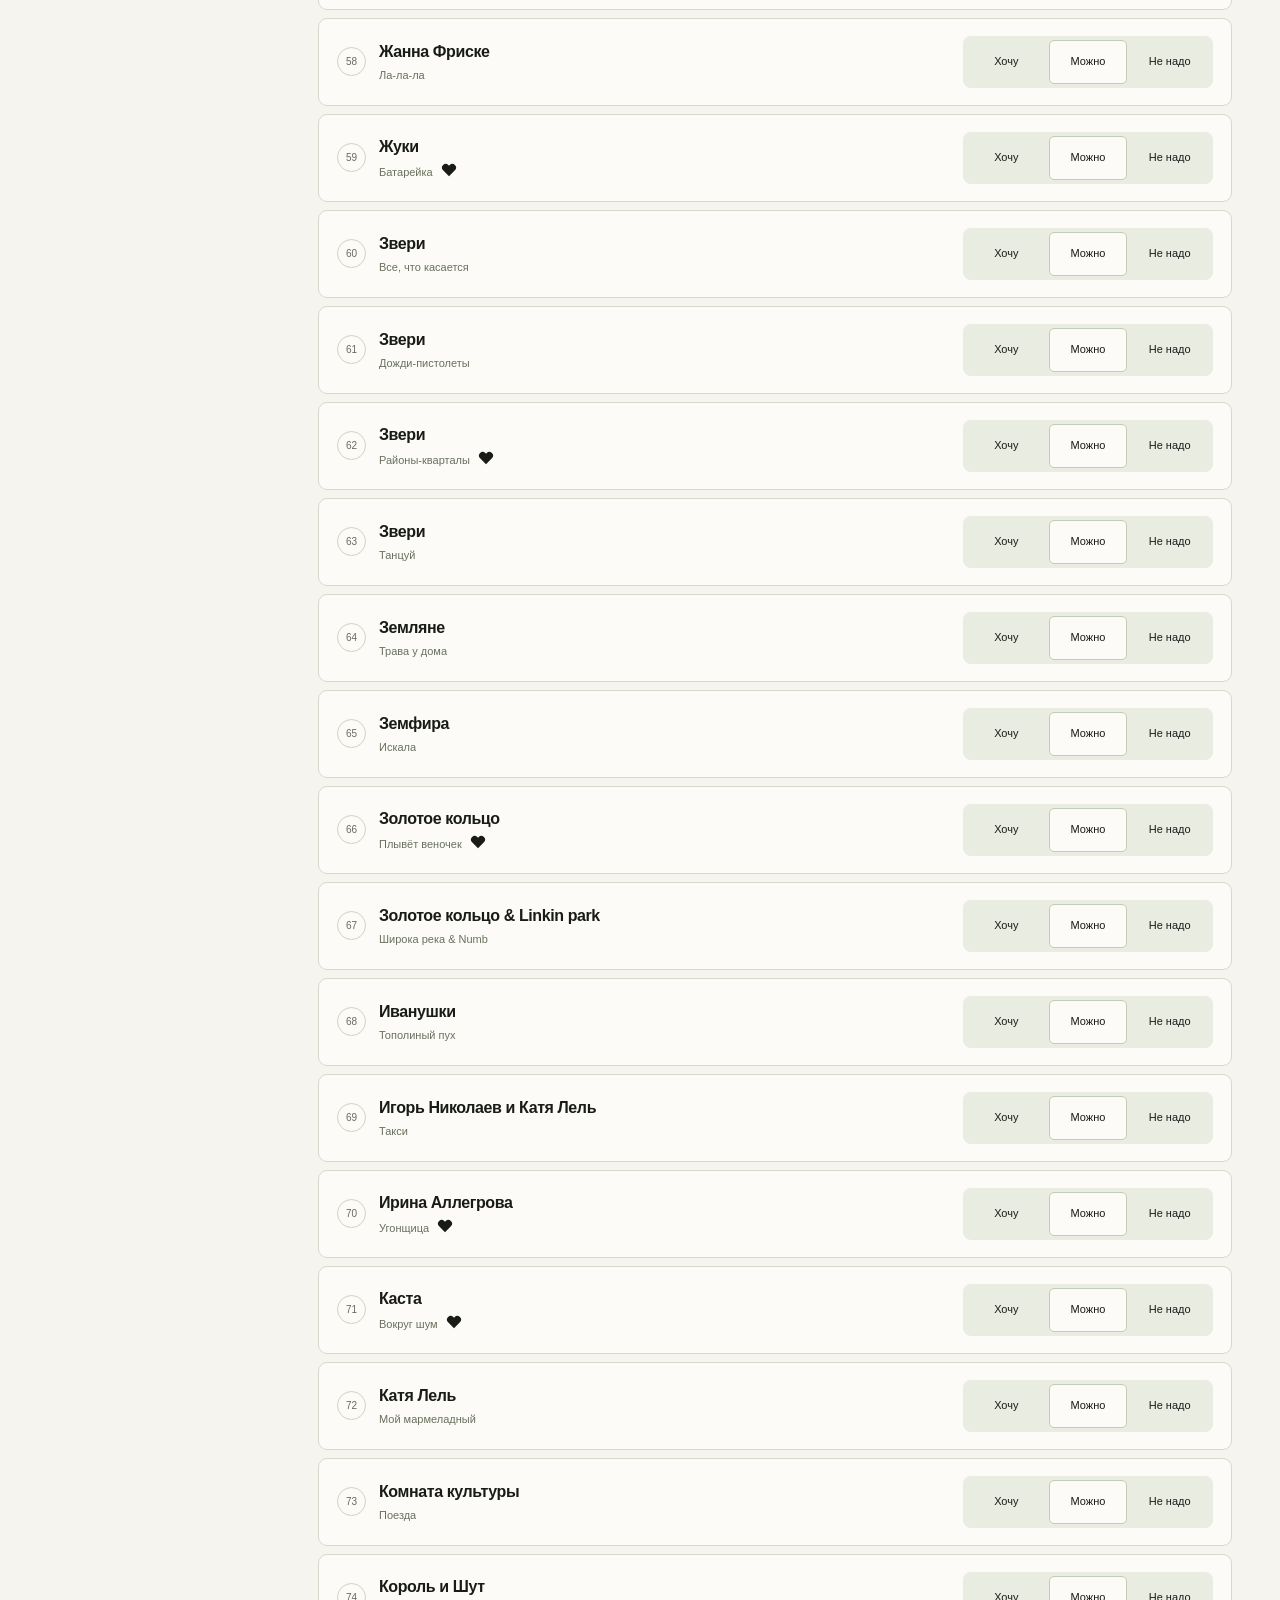
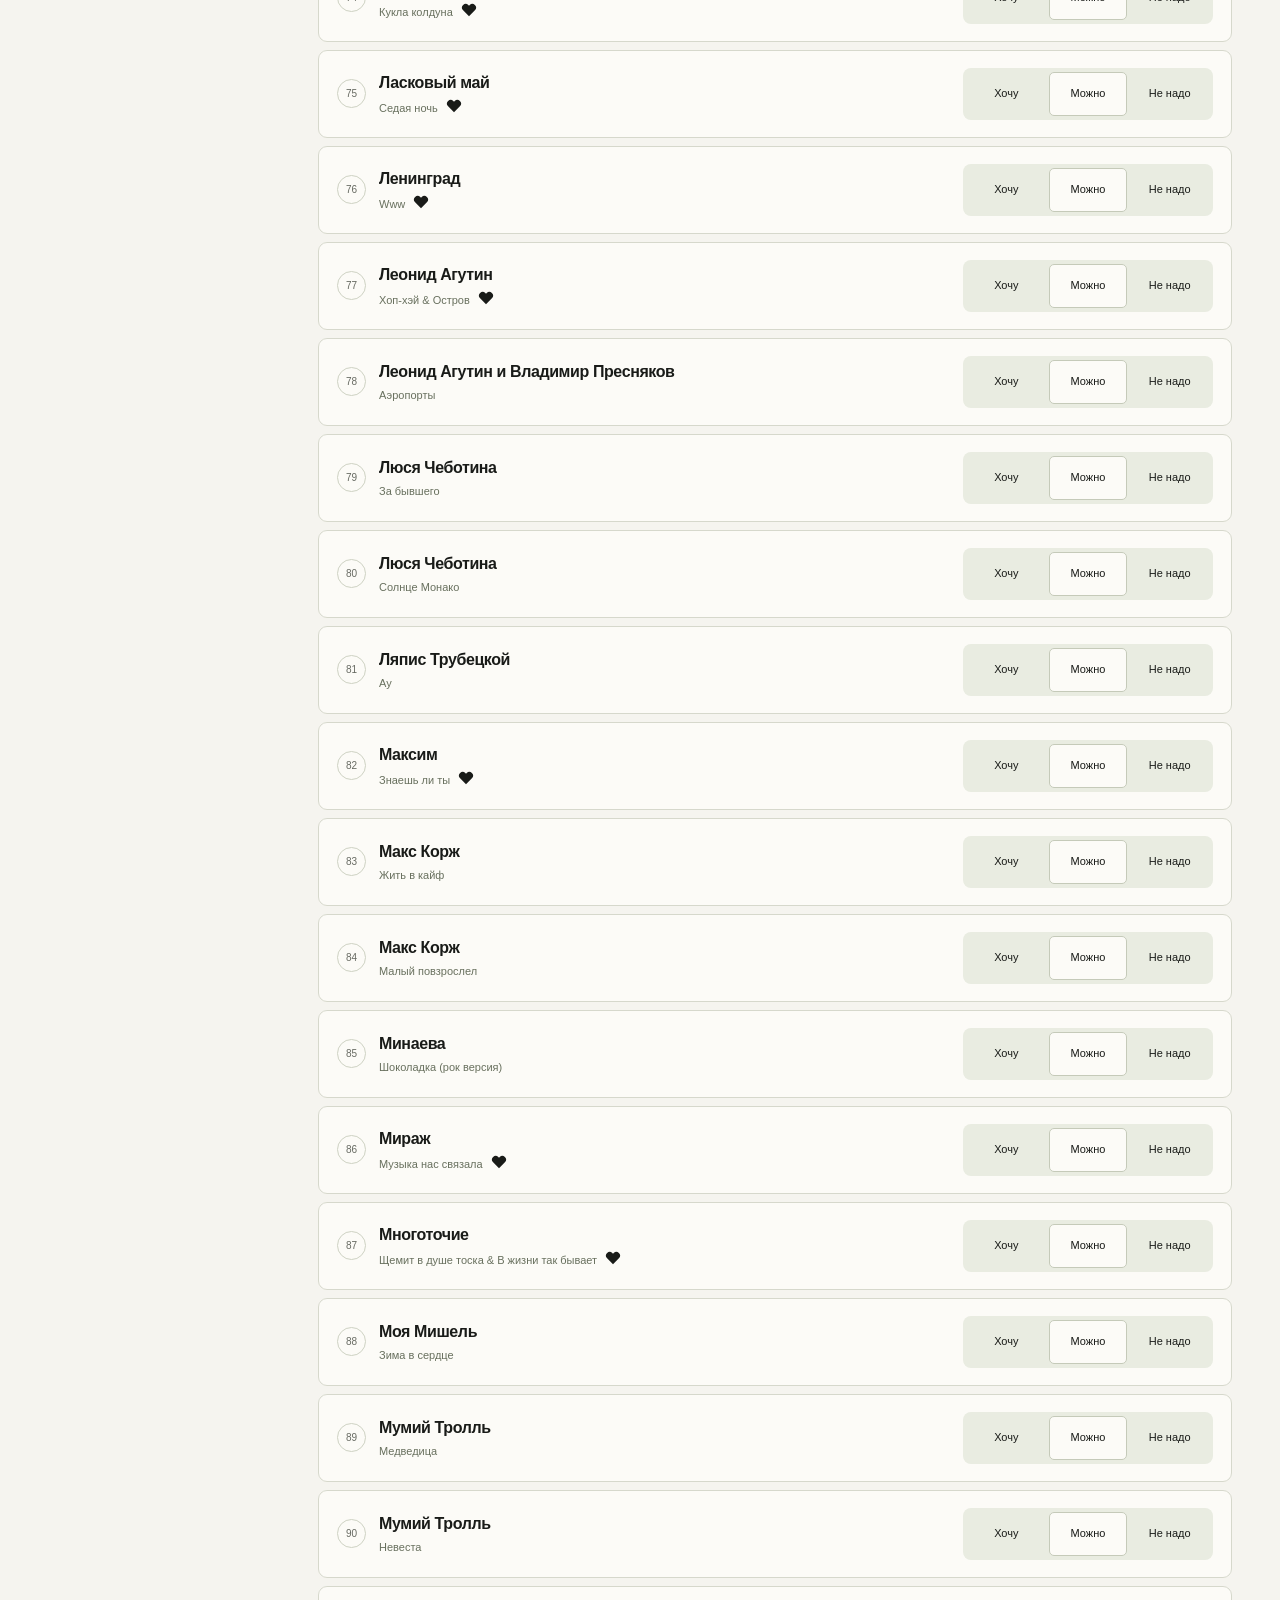
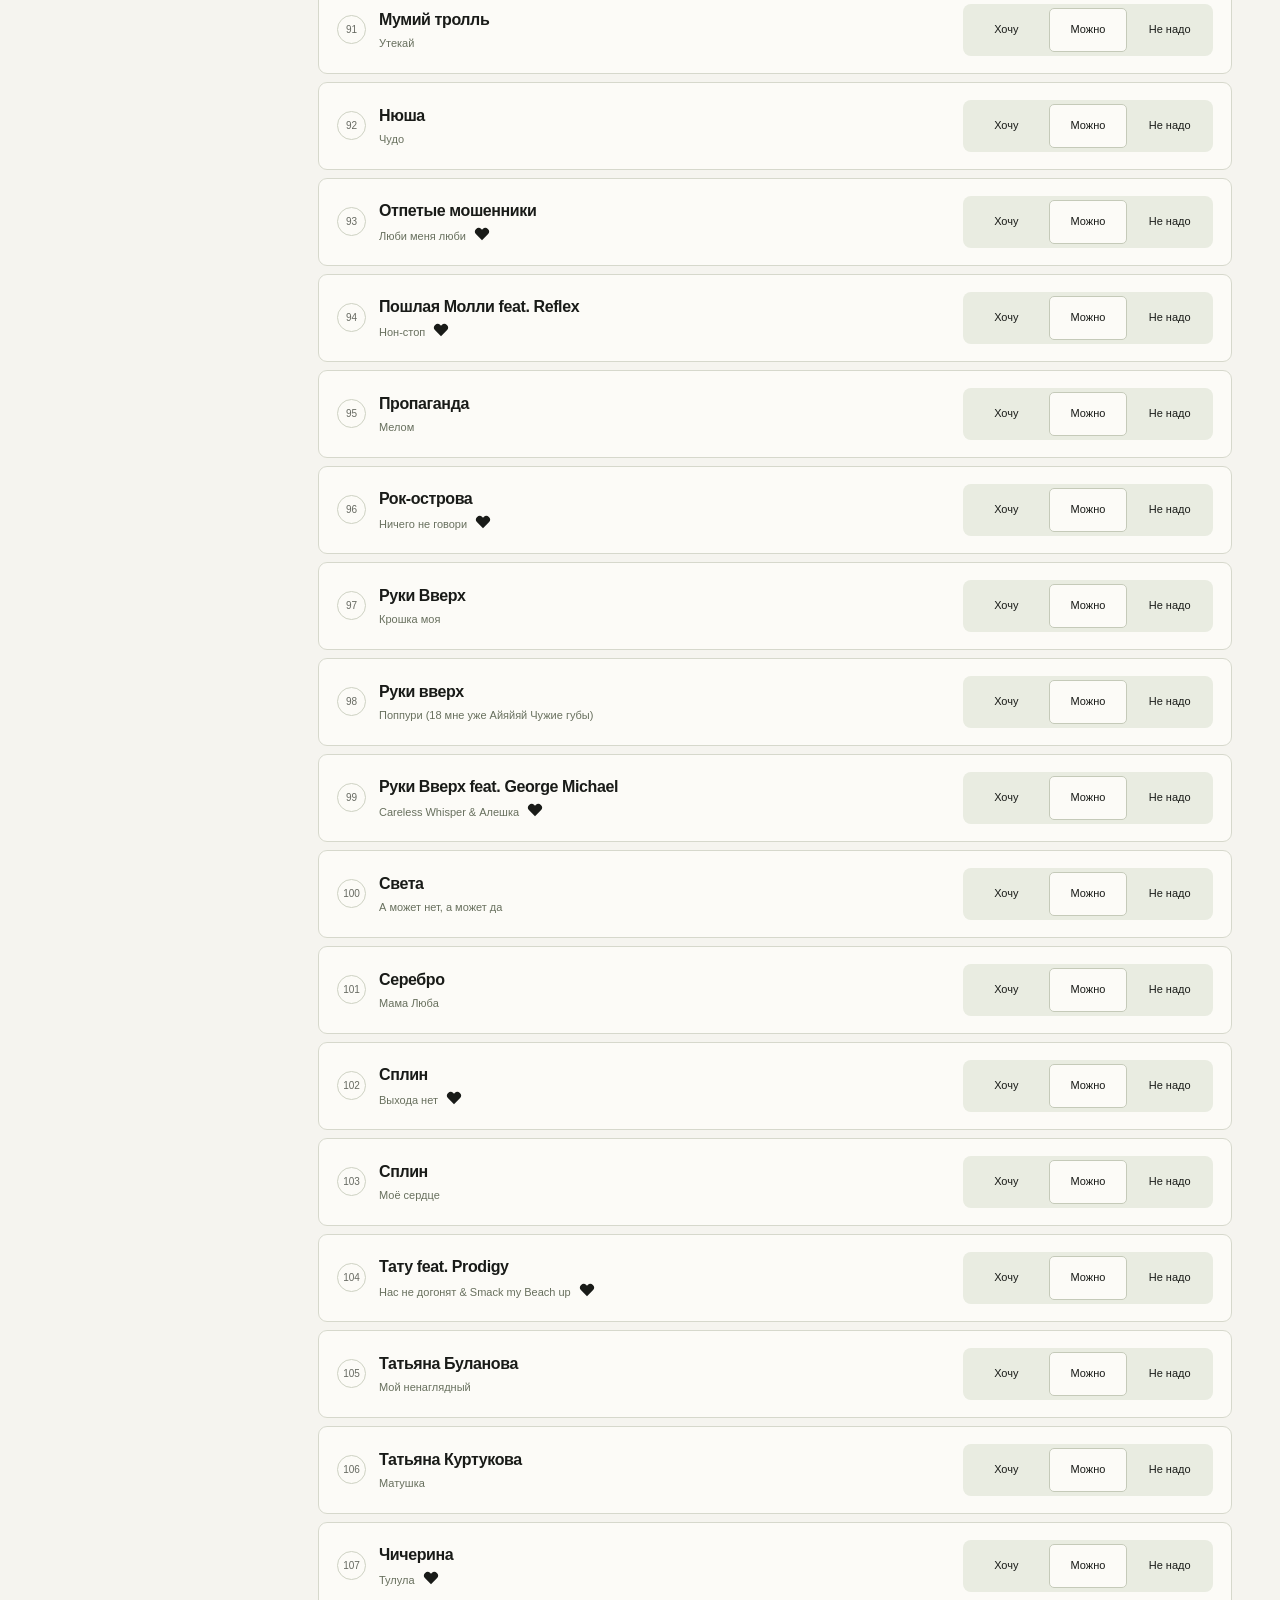
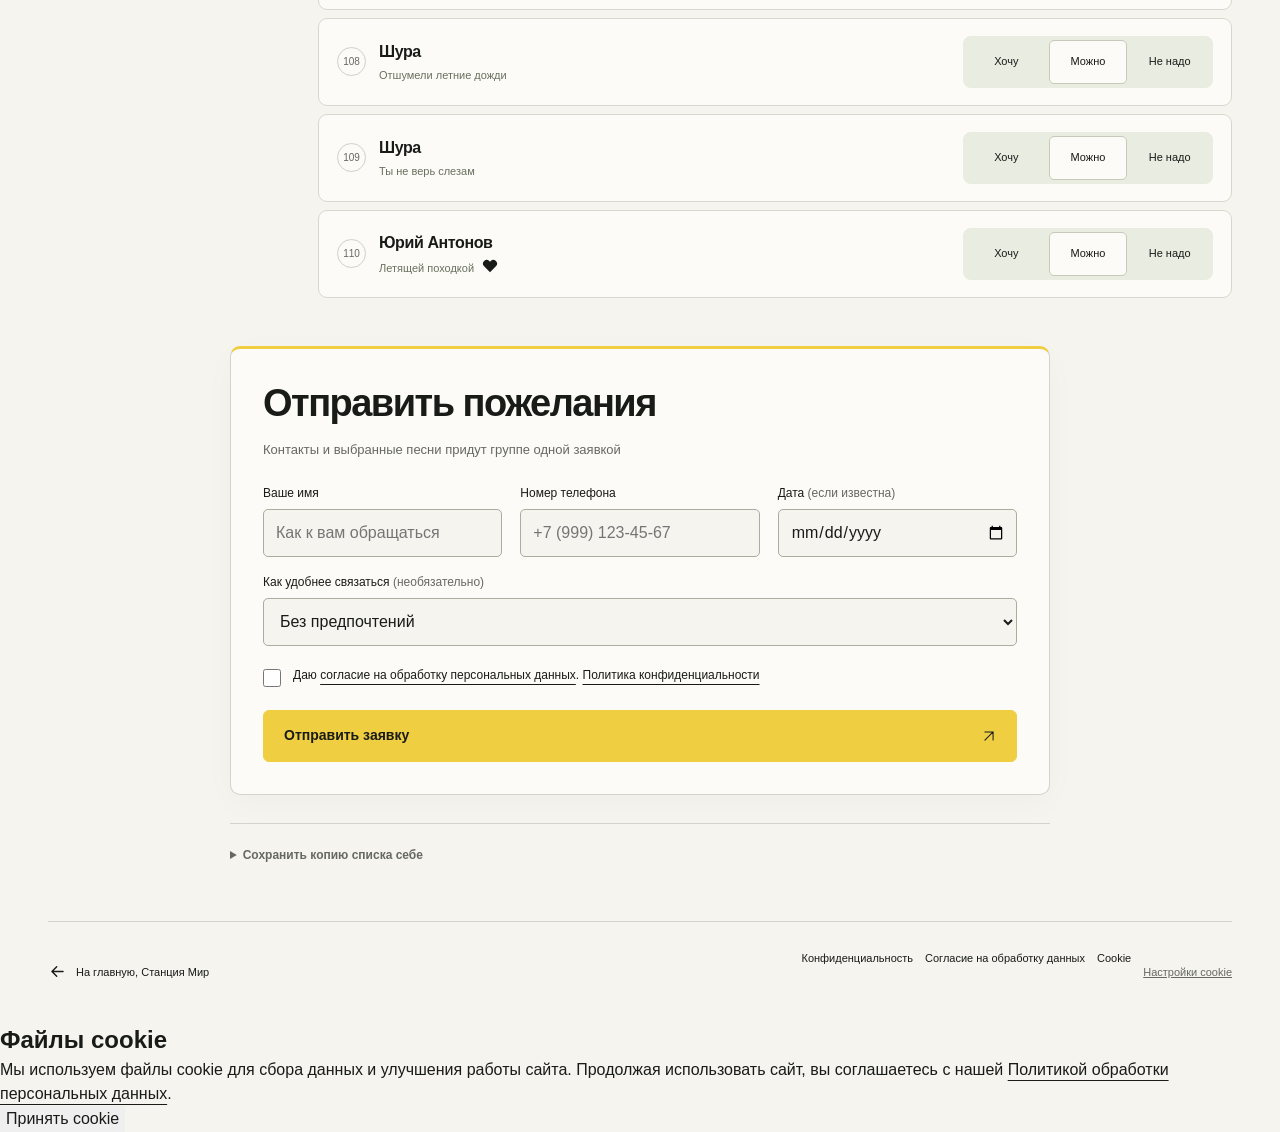
==== commit 207e67c2: "Publish repertoire without select-all-want button" ====
--- a/repertoire/index.html
+++ b/repertoire/index.html
@@ -10,7 +10,7 @@
   <link rel="icon" type="image/png" sizes="512x512" href="/demo-version/assets/logo-ava-512.png?v=20260930-catalog89-icons"><link rel="apple-touch-icon" href="/demo-version/assets/logo-ava-512.png?v=20260930-catalog89-icons">
   <link rel="stylesheet" href="./repertoire.css?v=20261001-artist-order">
   <link rel="stylesheet" href="/demo-version/shared/privacy.css">
-  <script type="module" src="./boot.mjs?v=20261001-artist-order"></script>
+  <script type="module" src="./boot.mjs?v=20261001-no-want-all"></script>
 </head>
 <body>
   <a class="skip-link" href="#main">К выбору песен</a>
@@ -37,8 +37,7 @@
         <p id="skip-limit-note" class="skip-limit-note" role="status">«Не надо» можно отметить не больше 20 песен</p>
 
         <a class="button button-yellow" href="#send-selection">К отправке <svg class="ui-icon" width="24" height="24" viewBox="0 0 24 24" aria-hidden="true" focusable="false"><path d="M5 19 19 5M5 5h14v14" fill="none" stroke="currentColor" stroke-width="1.8" stroke-linecap="round" stroke-linejoin="round"/demo-version/></svg></a>
-        <div class="selection-actions"><button class="text-button" id="want-all-open" type="button" disabled>Все хочу</button>
-        <button class="text-button" id="reset-open" type="button" disabled>Сбросить отметки</button></div>
+        <div class="selection-actions"><button class="text-button" id="reset-open" type="button" disabled>Сбросить отметки</button></div>
         <p class="storage-note" id="storage-status">Выбор действует только на открытой странице. После обновления отметки сбросятся</p>
       </aside>
 
@@ -59,9 +58,5 @@
     <h2 id="reset-title">Сбросить все отметки?</h2><p id="reset-description">Все 110 позиций снова станут «Можно»</p>
     <form method="dialog" class="dialog-actions"><button class="button button-outline" value="cancel" autofocus>Оставить выбор</button><button class="button button-yellow" value="reset">Сбросить</button></form>
   </dialog>
-  <dialog id="want-all-dialog" aria-labelledby="want-all-title" aria-describedby="want-all-description">
-    <h2 id="want-all-title">Отметить всё как «Хочу»?</h2><p id="want-all-description">Все 110 позиций получат «Хочу». Потом любую отметку можно поменять</p>
-    <form method="dialog" class="dialog-actions"><button class="button button-outline" value="cancel" autofocus>Оставить как есть</button><button class="button button-yellow" value="want-all">Да, все хочу</button></form>
-  </dialog>
 </body>
 </html>
